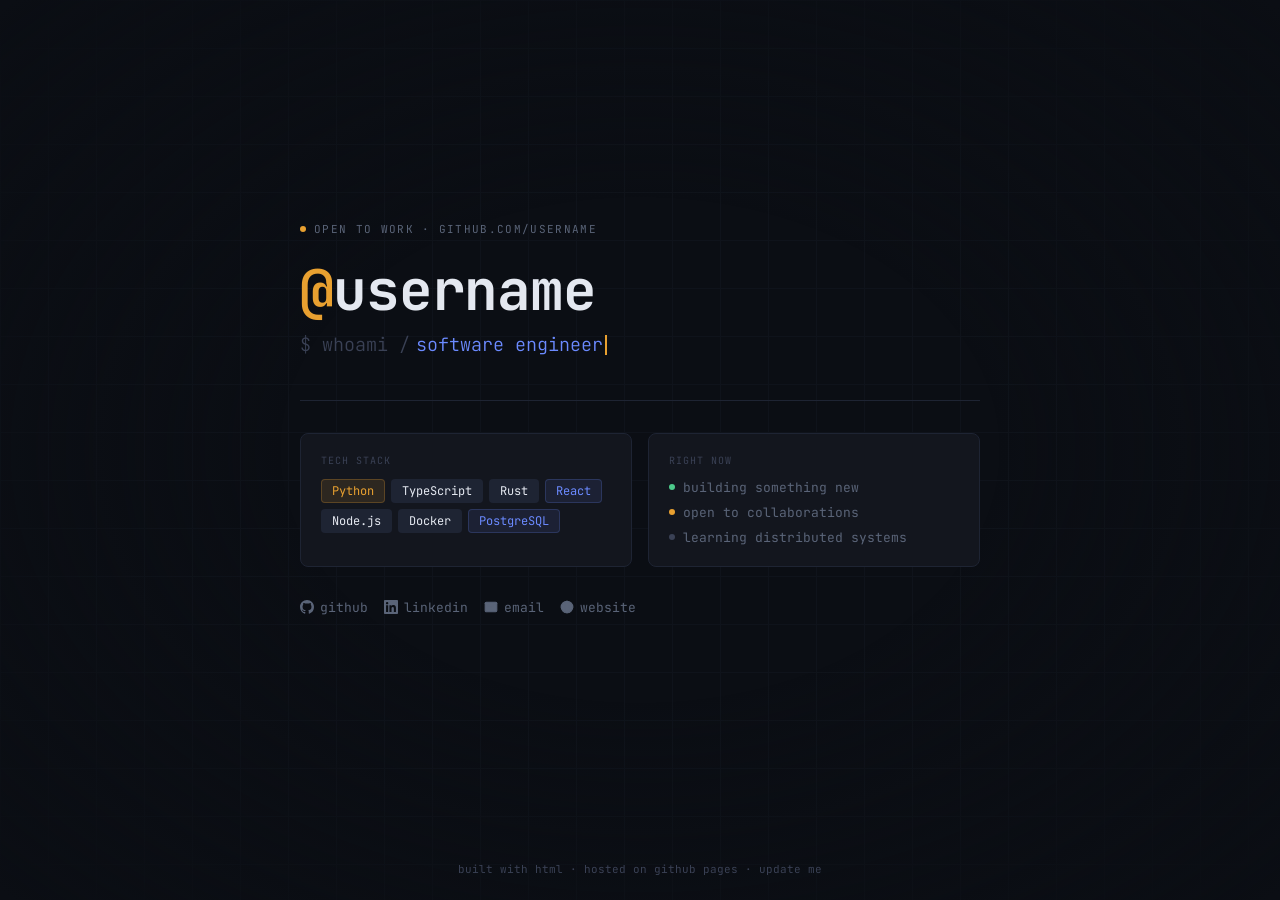
==== index.html @ b05307dd "Add files via upload" ====
<!DOCTYPE html>
<html lang="en">
<head>
  <meta charset="UTF-8">
  <meta name="viewport" content="width=device-width, initial-scale=1.0">
  <title>@username — placeholder</title>
  <link href="https://fonts.googleapis.com/css2?family=JetBrains+Mono:wght@300;400;500;700&family=Inter:wght@300;400;500;600&display=swap" rel="stylesheet">
  <style>
    *, *::before, *::after { box-sizing: border-box; margin: 0; padding: 0; }

    :root {
      --bg: #0B0E14;
      --surface: #13161E;
      --border: #1E2433;
      --text-primary: #E4E8F0;
      --text-muted: #5A6478;
      --text-dim: #3A4155;
      --accent: #E8A030;
      --accent-dim: rgba(232, 160, 48, 0.12);
      --accent-glow: rgba(232, 160, 48, 0.06);
      --indigo: #6B8AFF;
      --indigo-dim: rgba(107, 138, 255, 0.1);
      --mono: 'JetBrains Mono', monospace;
      --sans: 'Inter', sans-serif;
    }

    html, body {
      height: 100%;
      background: var(--bg);
      color: var(--text-primary);
      font-family: var(--sans);
    }

    body {
      display: flex;
      flex-direction: column;
      min-height: 100vh;
    }

    .grid-bg {
      position: fixed;
      inset: 0;
      background-image:
        linear-gradient(var(--border) 1px, transparent 1px),
        linear-gradient(90deg, var(--border) 1px, transparent 1px);
      background-size: 48px 48px;
      opacity: 0.25;
      pointer-events: none;
      z-index: 0;
    }

    .vignette {
      position: fixed;
      inset: 0;
      background: radial-gradient(ellipse 70% 70% at 50% 50%, transparent 40%, var(--bg) 100%);
      pointer-events: none;
      z-index: 0;
    }

    main {
      position: relative;
      z-index: 1;
      flex: 1;
      display: flex;
      flex-direction: column;
      align-items: center;
      justify-content: center;
      padding: 2rem;
    }

    .container {
      width: 100%;
      max-width: 680px;
    }

    .label {
      font-family: var(--mono);
      font-size: 11px;
      font-weight: 400;
      letter-spacing: 0.12em;
      color: var(--text-muted);
      text-transform: uppercase;
      margin-bottom: 1.5rem;
      display: flex;
      align-items: center;
      gap: 8px;
    }

    .label::before {
      content: '';
      display: inline-block;
      width: 6px;
      height: 6px;
      border-radius: 50%;
      background: var(--accent);
      animation: pulse 2s ease-in-out infinite;
    }

    @keyframes pulse {
      0%, 100% { opacity: 1; }
      50% { opacity: 0.3; }
    }

    h1 {
      font-family: var(--mono);
      font-size: clamp(2rem, 6vw, 3.5rem);
      font-weight: 700;
      line-height: 1.1;
      letter-spacing: -0.02em;
      color: var(--text-primary);
      margin-bottom: 0.5rem;
    }

    h1 span.at {
      color: var(--accent);
    }

    .typewriter-wrap {
      font-family: var(--mono);
      font-size: clamp(0.95rem, 2.5vw, 1.15rem);
      font-weight: 300;
      color: var(--text-muted);
      margin-bottom: 2.5rem;
      height: 1.6em;
      display: flex;
      align-items: center;
      gap: 0;
    }

    .typewriter-prefix {
      color: var(--text-dim);
      margin-right: 6px;
      flex-shrink: 0;
    }

    #typewriter-text {
      color: var(--indigo);
    }

    .cursor {
      display: inline-block;
      width: 2px;
      height: 1.1em;
      background: var(--accent);
      margin-left: 2px;
      animation: blink 1s step-end infinite;
      vertical-align: middle;
      flex-shrink: 0;
    }

    @keyframes blink {
      0%, 100% { opacity: 1; }
      50% { opacity: 0; }
    }

    .divider {
      width: 100%;
      height: 1px;
      background: var(--border);
      margin: 2rem 0;
    }

    .section-grid {
      display: grid;
      grid-template-columns: 1fr 1fr;
      gap: 1rem;
      margin-bottom: 2rem;
    }

    @media (max-width: 520px) {
      .section-grid { grid-template-columns: 1fr; }
    }

    .card {
      background: var(--surface);
      border: 1px solid var(--border);
      border-radius: 8px;
      padding: 1.25rem;
    }

    .card-label {
      font-family: var(--mono);
      font-size: 10px;
      letter-spacing: 0.1em;
      text-transform: uppercase;
      color: var(--text-dim);
      margin-bottom: 0.75rem;
    }

    .stack {
      display: flex;
      flex-wrap: wrap;
      gap: 6px;
    }

    .tag {
      font-family: var(--mono);
      font-size: 12px;
      font-weight: 400;
      padding: 3px 10px;
      border-radius: 4px;
      color: var(--text-primary);
      background: var(--border);
      border: 1px solid transparent;
      transition: border-color 0.2s, background 0.2s;
    }

    .tag:hover {
      border-color: var(--accent);
      background: var(--accent-dim);
    }

    .tag.accent {
      color: var(--accent);
      background: var(--accent-dim);
      border-color: rgba(232, 160, 48, 0.25);
    }

    .tag.indigo {
      color: var(--indigo);
      background: var(--indigo-dim);
      border-color: rgba(107, 138, 255, 0.2);
    }

    .status-row {
      display: flex;
      align-items: center;
      gap: 8px;
      font-size: 13px;
      color: var(--text-muted);
      font-family: var(--mono);
    }

    .status-row + .status-row {
      margin-top: 8px;
    }

    .status-dot {
      width: 6px;
      height: 6px;
      border-radius: 50%;
      background: var(--text-dim);
      flex-shrink: 0;
    }

    .status-dot.green { background: #4CC98A; }
    .status-dot.amber { background: var(--accent); }

    .links {
      display: flex;
      gap: 1rem;
      flex-wrap: wrap;
      align-items: center;
    }

    .link {
      font-family: var(--mono);
      font-size: 13px;
      color: var(--text-muted);
      text-decoration: none;
      display: flex;
      align-items: center;
      gap: 6px;
      transition: color 0.2s;
    }

    .link:hover { color: var(--accent); }

    .link svg {
      width: 14px;
      height: 14px;
      fill: currentColor;
      flex-shrink: 0;
    }

    footer {
      position: relative;
      z-index: 1;
      text-align: center;
      padding: 1.5rem;
      font-family: var(--mono);
      font-size: 11px;
      color: var(--text-dim);
    }
  </style>
</head>
<body>
  <div class="grid-bg"></div>
  <div class="vignette"></div>

  <main>
    <div class="container">
      <p class="label">open to work · github.com/username</p>

      <h1><span class="at">@</span>username</h1>

      <div class="typewriter-wrap">
        <span class="typewriter-prefix">$ whoami /</span>
        <span id="typewriter-text"></span>
        <span class="cursor"></span>
      </div>

      <div class="divider"></div>

      <div class="section-grid">
        <div class="card">
          <p class="card-label">tech stack</p>
          <div class="stack">
            <span class="tag accent">Python</span>
            <span class="tag">TypeScript</span>
            <span class="tag">Rust</span>
            <span class="tag indigo">React</span>
            <span class="tag">Node.js</span>
            <span class="tag">Docker</span>
            <span class="tag indigo">PostgreSQL</span>
          </div>
        </div>

        <div class="card">
          <p class="card-label">right now</p>
          <div class="status-row">
            <span class="status-dot green"></span>
            building something new
          </div>
          <div class="status-row">
            <span class="status-dot amber"></span>
            open to collaborations
          </div>
          <div class="status-row">
            <span class="status-dot"></span>
            learning distributed systems
          </div>
        </div>
      </div>

      <div class="links">
        <a href="https://github.com/username" class="link" target="_blank" rel="noopener">
          <svg viewBox="0 0 24 24" xmlns="http://www.w3.org/2000/svg"><path d="M12 0C5.37 0 0 5.37 0 12c0 5.31 3.435 9.795 8.205 11.385.6.105.825-.255.825-.57 0-.285-.015-1.23-.015-2.235-3.015.555-3.795-.735-4.035-1.41-.135-.345-.72-1.41-1.23-1.695-.42-.225-1.02-.78-.015-.795.945-.015 1.62.87 1.845 1.23 1.08 1.815 2.805 1.305 3.495.99.105-.78.42-1.305.765-1.605-2.67-.3-5.46-1.335-5.46-5.925 0-1.305.465-2.385 1.23-3.225-.12-.3-.54-1.53.12-3.18 0 0 1.005-.315 3.3 1.23.96-.27 1.98-.405 3-.405s2.04.135 3 .405c2.295-1.56 3.3-1.23 3.3-1.23.66 1.65.24 2.88.12 3.18.765.84 1.23 1.905 1.23 3.225 0 4.605-2.805 5.625-5.475 5.925.435.375.81 1.095.81 2.22 0 1.605-.015 2.895-.015 3.3 0 .315.225.69.825.57A12.02 12.02 0 0 0 24 12c0-6.63-5.37-12-12-12z"/></svg>
          github
        </a>
        <a href="https://linkedin.com/in/username" class="link" target="_blank" rel="noopener">
          <svg viewBox="0 0 24 24" xmlns="http://www.w3.org/2000/svg"><path d="M20.447 20.452h-3.554v-5.569c0-1.328-.027-3.037-1.852-3.037-1.853 0-2.136 1.445-2.136 2.939v5.667H9.351V9h3.414v1.561h.046c.477-.9 1.637-1.85 3.37-1.85 3.601 0 4.267 2.37 4.267 5.455v6.286zM5.337 7.433a2.062 2.062 0 0 1-2.063-2.065 2.064 2.064 0 1 1 2.063 2.065zm1.782 13.019H3.555V9h3.564v11.452zM22.225 0H1.771C.792 0 0 .774 0 1.729v20.542C0 23.227.792 24 1.771 24h20.451C23.2 24 24 23.227 24 22.271V1.729C24 .774 23.2 0 22.222 0h.003z"/></svg>
          linkedin
        </a>
        <a href="mailto:you@example.com" class="link">
          <svg viewBox="0 0 24 24" xmlns="http://www.w3.org/2000/svg" fill="none" stroke="currentColor" stroke-width="1.8" stroke-linecap="round" stroke-linejoin="round"><path d="M4 4h16c1.1 0 2 .9 2 2v12c0 1.1-.9 2-2 2H4c-1.1 0-2-.9-2-2V6c0-1.1.9-2 2-2z"/><polyline points="22,6 12,13 2,6"/></svg>
          email
        </a>
        <a href="https://yoursite.dev" class="link" target="_blank" rel="noopener">
          <svg viewBox="0 0 24 24" xmlns="http://www.w3.org/2000/svg" fill="none" stroke="currentColor" stroke-width="1.8" stroke-linecap="round" stroke-linejoin="round"><circle cx="12" cy="12" r="10"/><line x1="2" y1="12" x2="22" y2="12"/><path d="M12 2a15.3 15.3 0 0 1 4 10 15.3 15.3 0 0 1-4 10 15.3 15.3 0 0 1-4-10 15.3 15.3 0 0 1 4-10z"/></svg>
          website
        </a>
      </div>
    </div>
  </main>

  <footer>built with html · hosted on github pages · update me</footer>

  <script>
    const roles = [
      'software engineer',
      'backend developer',
      'open source contributor',
      'problem solver',
      'coffee-driven coder',
    ];

    let roleIndex = 0;
    let charIndex = 0;
    let deleting = false;
    const el = document.getElementById('typewriter-text');
    const speed = { type: 80, delete: 40, pause: 2000 };

    function tick() {
      const current = roles[roleIndex];
      if (!deleting) {
        el.textContent = current.slice(0, charIndex + 1);
        charIndex++;
        if (charIndex === current.length) {
          setTimeout(() => { deleting = true; tick(); }, speed.pause);
          return;
        }
        setTimeout(tick, speed.type);
      } else {
        el.textContent = current.slice(0, charIndex - 1);
        charIndex--;
        if (charIndex === 0) {
          deleting = false;
          roleIndex = (roleIndex + 1) % roles.length;
          setTimeout(tick, 300);
          return;
        }
        setTimeout(tick, speed.delete);
      }
    }

    tick();
  </script>
</body>
</html>
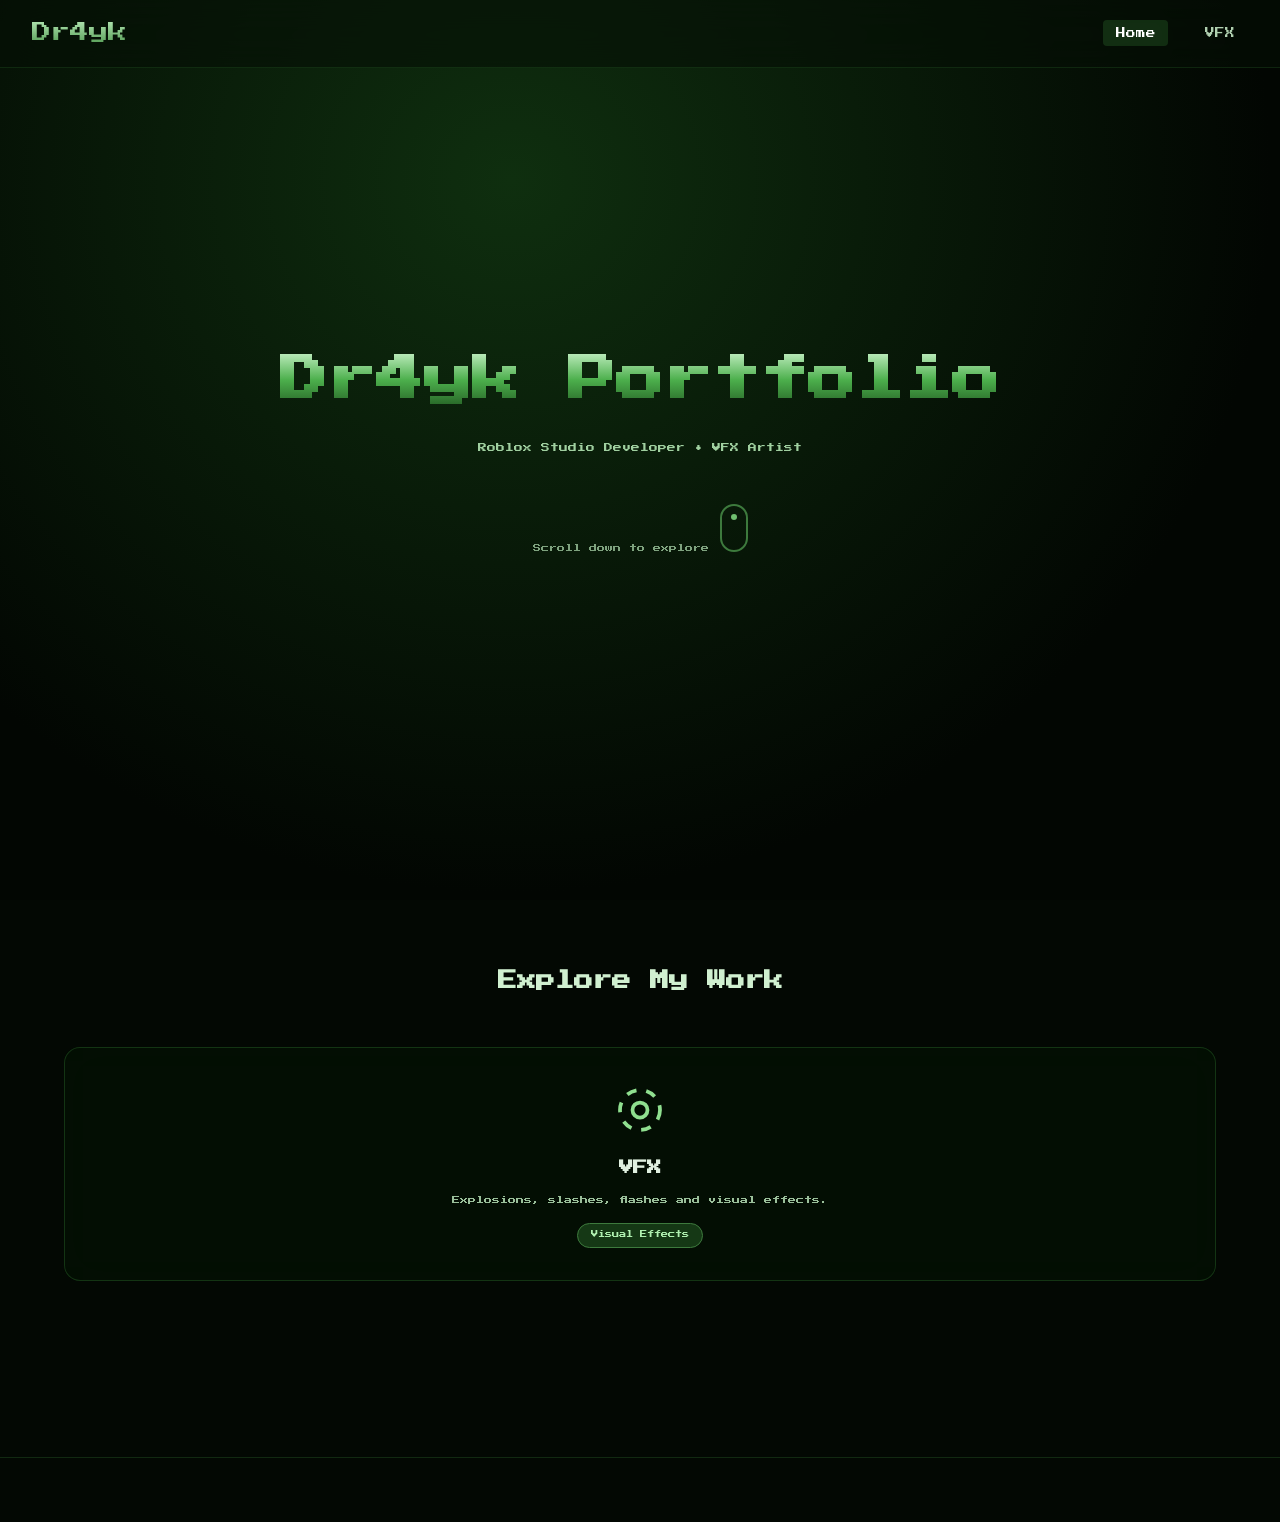
==== commit 44a80c68: "Update index.html" ====
--- a/index.html
+++ b/index.html
@@ -1,400 +1,684 @@
 <!DOCTYPE html>
 <html lang="en">
 <head>
-  <meta charset="UTF-8">
-  <meta name="viewport" content="width=device-width, initial-scale=1.0">
-  <title>@username — placeholder</title>
-  <link href="https://fonts.googleapis.com/css2?family=JetBrains+Mono:wght@300;400;500;700&family=Inter:wght@300;400;500;600&display=swap" rel="stylesheet">
-  <style>
-    *, *::before, *::after { box-sizing: border-box; margin: 0; padding: 0; }
-
-    :root {
-      --bg: #0B0E14;
-      --surface: #13161E;
-      --border: #1E2433;
-      --text-primary: #E4E8F0;
-      --text-muted: #5A6478;
-      --text-dim: #3A4155;
-      --accent: #E8A030;
-      --accent-dim: rgba(232, 160, 48, 0.12);
-      --accent-glow: rgba(232, 160, 48, 0.06);
-      --indigo: #6B8AFF;
-      --indigo-dim: rgba(107, 138, 255, 0.1);
-      --mono: 'JetBrains Mono', monospace;
-      --sans: 'Inter', sans-serif;
-    }
-
-    html, body {
-      height: 100%;
-      background: var(--bg);
-      color: var(--text-primary);
-      font-family: var(--sans);
-    }
-
-    body {
-      display: flex;
-      flex-direction: column;
-      min-height: 100vh;
-    }
-
-    .grid-bg {
-      position: fixed;
-      inset: 0;
-      background-image:
-        linear-gradient(var(--border) 1px, transparent 1px),
-        linear-gradient(90deg, var(--border) 1px, transparent 1px);
-      background-size: 48px 48px;
-      opacity: 0.25;
-      pointer-events: none;
-      z-index: 0;
-    }
-
-    .vignette {
-      position: fixed;
-      inset: 0;
-      background: radial-gradient(ellipse 70% 70% at 50% 50%, transparent 40%, var(--bg) 100%);
-      pointer-events: none;
-      z-index: 0;
-    }
-
-    main {
-      position: relative;
-      z-index: 1;
-      flex: 1;
-      display: flex;
-      flex-direction: column;
-      align-items: center;
-      justify-content: center;
-      padding: 2rem;
-    }
-
-    .container {
-      width: 100%;
-      max-width: 680px;
-    }
-
-    .label {
-      font-family: var(--mono);
-      font-size: 11px;
-      font-weight: 400;
-      letter-spacing: 0.12em;
-      color: var(--text-muted);
-      text-transform: uppercase;
-      margin-bottom: 1.5rem;
-      display: flex;
-      align-items: center;
-      gap: 8px;
-    }
-
-    .label::before {
-      content: '';
-      display: inline-block;
-      width: 6px;
-      height: 6px;
-      border-radius: 50%;
-      background: var(--accent);
-      animation: pulse 2s ease-in-out infinite;
-    }
-
-    @keyframes pulse {
-      0%, 100% { opacity: 1; }
-      50% { opacity: 0.3; }
-    }
-
-    h1 {
-      font-family: var(--mono);
-      font-size: clamp(2rem, 6vw, 3.5rem);
-      font-weight: 700;
-      line-height: 1.1;
-      letter-spacing: -0.02em;
-      color: var(--text-primary);
-      margin-bottom: 0.5rem;
-    }
-
-    h1 span.at {
-      color: var(--accent);
-    }
-
-    .typewriter-wrap {
-      font-family: var(--mono);
-      font-size: clamp(0.95rem, 2.5vw, 1.15rem);
-      font-weight: 300;
-      color: var(--text-muted);
-      margin-bottom: 2.5rem;
-      height: 1.6em;
-      display: flex;
-      align-items: center;
-      gap: 0;
-    }
-
-    .typewriter-prefix {
-      color: var(--text-dim);
-      margin-right: 6px;
-      flex-shrink: 0;
-    }
-
-    #typewriter-text {
-      color: var(--indigo);
-    }
-
-    .cursor {
-      display: inline-block;
-      width: 2px;
-      height: 1.1em;
-      background: var(--accent);
-      margin-left: 2px;
-      animation: blink 1s step-end infinite;
-      vertical-align: middle;
-      flex-shrink: 0;
-    }
-
-    @keyframes blink {
-      0%, 100% { opacity: 1; }
-      50% { opacity: 0; }
-    }
-
-    .divider {
-      width: 100%;
-      height: 1px;
-      background: var(--border);
-      margin: 2rem 0;
-    }
-
-    .section-grid {
-      display: grid;
-      grid-template-columns: 1fr 1fr;
-      gap: 1rem;
-      margin-bottom: 2rem;
-    }
-
-    @media (max-width: 520px) {
-      .section-grid { grid-template-columns: 1fr; }
-    }
-
-    .card {
-      background: var(--surface);
-      border: 1px solid var(--border);
-      border-radius: 8px;
-      padding: 1.25rem;
-    }
-
-    .card-label {
-      font-family: var(--mono);
-      font-size: 10px;
-      letter-spacing: 0.1em;
-      text-transform: uppercase;
-      color: var(--text-dim);
-      margin-bottom: 0.75rem;
-    }
-
-    .stack {
-      display: flex;
-      flex-wrap: wrap;
-      gap: 6px;
-    }
-
-    .tag {
-      font-family: var(--mono);
-      font-size: 12px;
-      font-weight: 400;
-      padding: 3px 10px;
-      border-radius: 4px;
-      color: var(--text-primary);
-      background: var(--border);
-      border: 1px solid transparent;
-      transition: border-color 0.2s, background 0.2s;
-    }
-
-    .tag:hover {
-      border-color: var(--accent);
-      background: var(--accent-dim);
-    }
-
-    .tag.accent {
-      color: var(--accent);
-      background: var(--accent-dim);
-      border-color: rgba(232, 160, 48, 0.25);
-    }
-
-    .tag.indigo {
-      color: var(--indigo);
-      background: var(--indigo-dim);
-      border-color: rgba(107, 138, 255, 0.2);
-    }
-
-    .status-row {
-      display: flex;
-      align-items: center;
-      gap: 8px;
-      font-size: 13px;
-      color: var(--text-muted);
-      font-family: var(--mono);
-    }
-
-    .status-row + .status-row {
-      margin-top: 8px;
-    }
-
-    .status-dot {
-      width: 6px;
-      height: 6px;
-      border-radius: 50%;
-      background: var(--text-dim);
-      flex-shrink: 0;
-    }
-
-    .status-dot.green { background: #4CC98A; }
-    .status-dot.amber { background: var(--accent); }
-
-    .links {
-      display: flex;
-      gap: 1rem;
-      flex-wrap: wrap;
-      align-items: center;
-    }
-
-    .link {
-      font-family: var(--mono);
-      font-size: 13px;
-      color: var(--text-muted);
-      text-decoration: none;
-      display: flex;
-      align-items: center;
-      gap: 6px;
-      transition: color 0.2s;
-    }
-
-    .link:hover { color: var(--accent); }
-
-    .link svg {
-      width: 14px;
-      height: 14px;
-      fill: currentColor;
-      flex-shrink: 0;
-    }
-
-    footer {
-      position: relative;
-      z-index: 1;
-      text-align: center;
-      padding: 1.5rem;
-      font-family: var(--mono);
-      font-size: 11px;
-      color: var(--text-dim);
-    }
-  </style>
+    <meta charset="UTF-8">
+    <meta name="viewport" content="width=device-width, initial-scale=1.0">
+    <title>Dr4yk Portfolio | Roblox Studio Developer</title>
+    <link href="https://fonts.googleapis.com/css2?family=Press+Start+2P&display=swap" rel="stylesheet">
+    <style>
+        :root {
+            --pixel-font: 'Press Start 2P', cursive;
+        }
+
+        * {
+            margin: 0;
+            padding: 0;
+            box-sizing: border-box;
+        }
+
+        html {
+            scroll-behavior: smooth;
+            scrollbar-width: thin;
+            scrollbar-color: #2d5a2d #0a120a;
+        }
+        ::-webkit-scrollbar {
+            width: 8px;
+        }
+        ::-webkit-scrollbar-track {
+            background: #0a120a;
+        }
+        ::-webkit-scrollbar-thumb {
+            background: #2d5a2d;
+            border-radius: 10px;
+        }
+
+        body {
+            font-family: var(--pixel-font);
+            background: #030803;
+            color: #e0f0e0;
+            overflow-x: hidden;
+            min-height: 100vh;
+            font-size: 11px;
+            line-height: 1.8;
+        }
+
+        #loadingScreen {
+            position: fixed;
+            inset: 0;
+            background: #020802;
+            z-index: 99999;
+            display: flex;
+            align-items: center;
+            justify-content: center;
+            transition: opacity 0.5s, visibility 0.5s;
+        }
+        #loadingScreen.hidden {
+            opacity: 0;
+            visibility: hidden;
+            pointer-events: none;
+        }
+        .loader-ring {
+            width: 60px;
+            height: 60px;
+            border: 3px solid #1a3a1a;
+            border-top: 3px solid #4caf4c;
+            border-radius: 50%;
+            animation: spin 1s linear infinite;
+            margin: 0 auto 18px;
+            box-shadow: 0 0 25px #2d7a2d;
+        }
+        @keyframes spin {
+            to { transform: rotate(360deg); }
+        }
+        .loader-text {
+            font-size: 1.8rem;
+            letter-spacing: 5px;
+            color: #b0f0b0;
+            text-shadow: 0 0 15px #2d7a2d;
+        }
+
+        .bg-gradient {
+            position: fixed;
+            inset: 0;
+            z-index: -2;
+            background: radial-gradient(ellipse at 40% 20%, #0f2f0f 0%, #020602 70%);
+        }
+
+        .stars-container {
+            position: fixed;
+            inset: 0;
+            z-index: -1;
+            pointer-events: none;
+            overflow: hidden;
+        }
+        .star {
+            position: absolute;
+            width: var(--size);
+            height: var(--size);
+            animation: starLife var(--lifetime) ease-in-out forwards;
+            opacity: 0;
+        }
+        .star::before, .star::after {
+            content: '';
+            position: absolute;
+            background: var(--color);
+            box-shadow: 0 0 var(--glow) var(--color);
+        }
+        .star::before {
+            width: 100%;
+            height: 1px;
+            top: 50%;
+            left: 0;
+            transform: translateY(-50%);
+        }
+        .star::after {
+            width: 1px;
+            height: 100%;
+            left: 50%;
+            top: 0;
+            transform: translateX(-50%);
+        }
+        @keyframes starLife {
+            0% { opacity: 0; transform: scale(0) rotate(0deg); }
+            20% { opacity: 0.9; transform: scale(1) rotate(45deg); }
+            80% { opacity: 0.3; transform: scale(0.7) rotate(180deg); }
+            100% { opacity: 0; transform: scale(0) rotate(360deg); }
+        }
+
+        .navbar {
+            position: fixed;
+            top: 0;
+            left: 0;
+            right: 0;
+            z-index: 1000;
+            padding: 1rem 2rem;
+            background: rgba(5, 15, 5, 0.6);
+            backdrop-filter: blur(20px);
+            border-bottom: 1px solid rgba(60, 140, 60, 0.2);
+        }
+        .nav-container {
+            max-width: 1300px;
+            margin: 0 auto;
+            display: flex;
+            justify-content: space-between;
+            align-items: center;
+        }
+        .nav-logo {
+            font-size: 1.2rem;
+            background: linear-gradient(180deg, #c0f0c0, #3d8b3d);
+            -webkit-background-clip: text;
+            -webkit-text-fill-color: transparent;
+            cursor: pointer;
+        }
+        .nav-links {
+            display: flex;
+            gap: 1.5rem;
+            list-style: none;
+        }
+        .nav-link {
+            color: #b0d0b0;
+            background: none;
+            border: none;
+            font-size: 0.6rem;
+            font-family: var(--pixel-font);
+            padding: 0.5rem 0.8rem;
+            cursor: pointer;
+            border-radius: 4px;
+            transition: 0.3s;
+        }
+        .nav-link:hover, .nav-link.active {
+            color: #fff;
+            background: rgba(76, 175, 76, 0.2);
+        }
+        .nav-toggle {
+            display: none;
+            background: none;
+            border: none;
+            cursor: pointer;
+            flex-direction: column;
+            gap: 5px;
+        }
+        .nav-toggle span {
+            width: 28px;
+            height: 3px;
+            background: #a0e0a0;
+            border-radius: 3px;
+            display: block;
+        }
+
+        @media (max-width: 768px) {
+            .nav-links {
+                position: fixed;
+                top: 0;
+                right: -100%;
+                width: 70%;
+                height: 100vh;
+                background: rgba(5, 15, 5, 0.97);
+                backdrop-filter: blur(30px);
+                flex-direction: column;
+                justify-content: center;
+                gap: 2rem;
+                transition: 0.4s;
+            }
+            .nav-links.open { right: 0; }
+            .nav-toggle { display: flex; }
+        }
+
+        .page {
+            display: none;
+            min-height: 100vh;
+        }
+        .page.active {
+            display: block;
+        }
+
+        .hero {
+            min-height: 100vh;
+            display: flex;
+            align-items: center;
+            justify-content: center;
+            text-align: center;
+            padding: 2rem;
+        }
+        .hero-title {
+            font-size: clamp(1.8rem, 6vw, 3rem);
+            background: linear-gradient(180deg, #e0ffe0, #4caf4c, #1a4a1a);
+            -webkit-background-clip: text;
+            -webkit-text-fill-color: transparent;
+            margin-bottom: 1.5rem;
+            animation: titleGlow 3s infinite alternate;
+            line-height: 1.5;
+        }
+        @keyframes titleGlow {
+            0% { filter: drop-shadow(0 0 20px rgba(60,180,60,0.4)); }
+            100% { filter: drop-shadow(0 0 40px rgba(80,200,80,0.7)); }
+        }
+        .hero-subtitle {
+            font-size: 0.55rem;
+            color: #a0d0a0;
+            margin-bottom: 2rem;
+        }
+        .scroll-text {
+            font-size: 0.5rem;
+            color: #7fa37f;
+        }
+        .scroll-indicator {
+            width: 28px;
+            height: 48px;
+            border: 2px solid #3d7a3d;
+            border-radius: 20px;
+            display: inline-flex;
+            justify-content: center;
+            position: relative;
+            margin-top: 1rem;
+        }
+        .scroll-dot {
+            width: 6px;
+            height: 6px;
+            background: #6fbf6f;
+            border-radius: 50%;
+            position: absolute;
+            top: 8px;
+            animation: scrollDot 2s infinite;
+        }
+        @keyframes scrollDot {
+            0%, 100% { top: 8px; opacity: 1; }
+            50% { top: 28px; opacity: 0.3; }
+        }
+
+        .container {
+            max-width: 1200px;
+            margin: 0 auto;
+            padding: 7rem 1.5rem 3rem;
+        }
+        .section-title {
+            font-size: 1.2rem;
+            text-align: center;
+            margin-bottom: 3rem;
+            color: #d0f0d0;
+        }
+        .cards-grid {
+            display: grid;
+            grid-template-columns: repeat(auto-fit, minmax(250px, 1fr));
+            gap: 2rem;
+            padding-bottom: 4rem;
+        }
+        .category-card {
+            background: rgba(5, 20, 5, 0.55);
+            backdrop-filter: blur(20px);
+            border: 1.5px solid rgba(60, 140, 60, 0.3);
+            border-radius: 16px;
+            padding: 2rem 1.5rem;
+            cursor: pointer;
+            transition: 0.35s;
+            text-align: center;
+        }
+        .category-card:hover {
+            transform: translateY(-10px);
+            border-color: #4caf4c;
+            box-shadow: 0 0 25px rgba(60, 180, 60, 0.4);
+        }
+        .card-icon {
+            width: 60px;
+            height: 60px;
+            margin: 0 auto 1rem;
+            color: #8fdf8f;
+        }
+        .category-card h3 {
+            font-size: 0.9rem;
+            margin-bottom: 0.7rem;
+        }
+        .category-card p {
+            color: #9bc09b;
+            font-size: 0.5rem;
+            margin-bottom: 1rem;
+        }
+        .card-tag {
+            display: inline-block;
+            background: rgba(40, 100, 40, 0.5);
+            border: 1px solid #3d7a3d;
+            padding: 0.3rem 0.8rem;
+            border-radius: 20px;
+            font-size: 0.45rem;
+            color: #b0f0b0;
+        }
+
+        .page-header {
+            text-align: center;
+            margin-bottom: 3rem;
+        }
+        .page-header h1 {
+            font-size: 1.8rem;
+            background: linear-gradient(180deg, #d0ffd0, #4caf4c);
+            -webkit-background-clip: text;
+            -webkit-text-fill-color: transparent;
+            margin-bottom: 1rem;
+        }
+        .page-header p {
+            color: #9bc09b;
+            font-size: 0.55rem;
+        }
+        .projects-grid {
+            display: grid;
+            grid-template-columns: repeat(auto-fit, minmax(350px, 1fr));
+            gap: 2rem;
+        }
+        .project-card {
+            background: rgba(10, 30, 10, 0.6);
+            backdrop-filter: blur(18px);
+            border: 1px solid rgba(50, 120, 50, 0.35);
+            border-radius: 16px;
+            overflow: hidden;
+            transition: 0.35s;
+        }
+        .project-card:hover {
+            transform: translateY(-8px);
+            border-color: #4caf4c;
+        }
+        .video-container {
+            position: relative;
+            padding-bottom: 56.25%;
+            height: 0;
+            background: #0a1a0a;
+        }
+        .video-container iframe {
+            position: absolute;
+            top: 0;
+            left: 0;
+            width: 100%;
+            height: 100%;
+            border: none;
+        }
+        .project-info {
+            padding: 1.5rem;
+        }
+        .project-info h3 {
+            font-size: 0.7rem;
+            color: #d0f0d0;
+            margin-bottom: 0.5rem;
+        }
+        .project-info p {
+            color: #9bc09b;
+            font-size: 0.5rem;
+            margin-bottom: 1rem;
+        }
+        .project-tags {
+            display: flex;
+            gap: 0.5rem;
+            flex-wrap: wrap;
+            margin-bottom: 1rem;
+        }
+        .project-tags span {
+            background: rgba(30, 70, 30, 0.6);
+            border: 1px solid #3d7a3d;
+            padding: 0.25rem 0.6rem;
+            border-radius: 15px;
+            font-size: 0.4rem;
+            color: #b0f0b0;
+        }
+        .btn-view {
+            background: linear-gradient(135deg, #1a4a1a, #0d2b0d);
+            border: 1.5px solid #4caf4c;
+            color: #d0ffd0;
+            padding: 0.6rem 1.5rem;
+            border-radius: 4px;
+            cursor: pointer;
+            font-family: var(--pixel-font);
+            font-size: 0.5rem;
+            transition: 0.3s;
+        }
+        .btn-view:hover {
+            background: #2d6a2d;
+            box-shadow: 0 0 25px rgba(76, 175, 76, 0.5);
+            transform: scale(1.05);
+            color: #fff;
+        }
+
+        .project-detail {
+            padding-top: 6rem;
+            min-height: 100vh;
+        }
+        .back-btn {
+            background: rgba(40, 100, 40, 0.5);
+            border: 1px solid #4caf4c;
+            color: #b0f0b0;
+            padding: 0.5rem 1.2rem;
+            border-radius: 4px;
+            cursor: pointer;
+            font-family: var(--pixel-font);
+            font-size: 0.5rem;
+            margin-bottom: 2rem;
+            transition: 0.3s;
+        }
+        .back-btn:hover {
+            background: #2d6a2d;
+            color: #fff;
+        }
+        .detail-layout {
+            display: grid;
+            grid-template-columns: 1fr 1fr;
+            gap: 2rem;
+            align-items: start;
+        }
+        .detail-video {
+            background: rgba(10, 30, 10, 0.6);
+            backdrop-filter: blur(18px);
+            border: 1px solid rgba(50, 120, 50, 0.35);
+            border-radius: 16px;
+            overflow: hidden;
+        }
+        .detail-info {
+            background: rgba(10, 30, 10, 0.6);
+            backdrop-filter: blur(18px);
+            border: 1px solid rgba(50, 120, 50, 0.35);
+            border-radius: 16px;
+            padding: 2rem;
+        }
+        .detail-info h1 {
+            font-size: 1.2rem;
+            color: #d0ffd0;
+            margin-bottom: 1rem;
+            background: linear-gradient(180deg, #d0ffd0, #4caf4c);
+            -webkit-background-clip: text;
+            -webkit-text-fill-color: transparent;
+        }
+        .detail-info .category-label {
+            color: #7fa37f;
+            font-size: 0.5rem;
+            margin-bottom: 1rem;
+        }
+        .detail-info .description {
+            color: #9bc09b;
+            font-size: 0.55rem;
+            line-height: 2;
+            margin-bottom: 1.5rem;
+        }
+        .detail-info .features {
+            list-style: none;
+            margin-bottom: 1.5rem;
+        }
+        .detail-info .features li {
+            color: #8fbf8f;
+            font-size: 0.5rem;
+            padding: 0.3rem 0;
+            padding-left: 1rem;
+            position: relative;
+        }
+        .detail-info .features li::before {
+            content: '>';
+            position: absolute;
+            left: 0;
+            color: #4caf4c;
+        }
+        .detail-tags {
+            display: flex;
+            gap: 0.5rem;
+            flex-wrap: wrap;
+        }
+        .detail-tags span {
+            background: rgba(30, 70, 30, 0.6);
+            border: 1px solid #3d7a3d;
+            padding: 0.3rem 0.8rem;
+            border-radius: 15px;
+            font-size: 0.4rem;
+            color: #b0f0b0;
+        }
+
+        @media (max-width: 768px) {
+            .detail-layout {
+                grid-template-columns: 1fr;
+            }
+        }
+
+        .footer {
+            padding: 2rem 0;
+            border-top: 1px solid rgba(50, 120, 50, 0.3);
+            text-align: center;
+        }
+    </style>
 </head>
 <body>
-  <div class="grid-bg"></div>
-  <div class="vignette"></div>
-
-  <main>
-    <div class="container">
-      <p class="label">open to work · github.com/username</p>
-
-      <h1><span class="at">@</span>username</h1>
-
-      <div class="typewriter-wrap">
-        <span class="typewriter-prefix">$ whoami /</span>
-        <span id="typewriter-text"></span>
-        <span class="cursor"></span>
-      </div>
-
-      <div class="divider"></div>
-
-      <div class="section-grid">
-        <div class="card">
-          <p class="card-label">tech stack</p>
-          <div class="stack">
-            <span class="tag accent">Python</span>
-            <span class="tag">TypeScript</span>
-            <span class="tag">Rust</span>
-            <span class="tag indigo">React</span>
-            <span class="tag">Node.js</span>
-            <span class="tag">Docker</span>
-            <span class="tag indigo">PostgreSQL</span>
-          </div>
+
+    <div id="loadingScreen">
+        <div style="text-align:center;">
+            <div class="loader-ring"></div>
+            <div class="loader-text">Dr4yk</div>
         </div>
-
-        <div class="card">
-          <p class="card-label">right now</p>
-          <div class="status-row">
-            <span class="status-dot green"></span>
-            building something new
-          </div>
-          <div class="status-row">
-            <span class="status-dot amber"></span>
-            open to collaborations
-          </div>
-          <div class="status-row">
-            <span class="status-dot"></span>
-            learning distributed systems
-          </div>
+    </div>
+
+    <div class="bg-gradient"></div>
+    <div class="stars-container" id="starsContainer"></div>
+
+    <nav class="navbar">
+        <div class="nav-container">
+            <a class="nav-logo" onclick="navigateTo('home')">Dr4yk</a>
+            <ul class="nav-links" id="navLinks">
+                <li><button class="nav-link active" onclick="navigateTo('home')">Home</button></li>
+                <li><button class="nav-link" onclick="navigateTo('vfx')">VFX</button></li>
+            </ul>
+            <button class="nav-toggle" onclick="toggleMenu()">
+                <span></span><span></span><span></span>
+            </button>
         </div>
-      </div>
-
-      <div class="links">
-        <a href="https://github.com/username" class="link" target="_blank" rel="noopener">
-          <svg viewBox="0 0 24 24" xmlns="http://www.w3.org/2000/svg"><path d="M12 0C5.37 0 0 5.37 0 12c0 5.31 3.435 9.795 8.205 11.385.6.105.825-.255.825-.57 0-.285-.015-1.23-.015-2.235-3.015.555-3.795-.735-4.035-1.41-.135-.345-.72-1.41-1.23-1.695-.42-.225-1.02-.78-.015-.795.945-.015 1.62.87 1.845 1.23 1.08 1.815 2.805 1.305 3.495.99.105-.78.42-1.305.765-1.605-2.67-.3-5.46-1.335-5.46-5.925 0-1.305.465-2.385 1.23-3.225-.12-.3-.54-1.53.12-3.18 0 0 1.005-.315 3.3 1.23.96-.27 1.98-.405 3-.405s2.04.135 3 .405c2.295-1.56 3.3-1.23 3.3-1.23.66 1.65.24 2.88.12 3.18.765.84 1.23 1.905 1.23 3.225 0 4.605-2.805 5.625-5.475 5.925.435.375.81 1.095.81 2.22 0 1.605-.015 2.895-.015 3.3 0 .315.225.69.825.57A12.02 12.02 0 0 0 24 12c0-6.63-5.37-12-12-12z"/></svg>
-          github
-        </a>
-        <a href="https://linkedin.com/in/username" class="link" target="_blank" rel="noopener">
-          <svg viewBox="0 0 24 24" xmlns="http://www.w3.org/2000/svg"><path d="M20.447 20.452h-3.554v-5.569c0-1.328-.027-3.037-1.852-3.037-1.853 0-2.136 1.445-2.136 2.939v5.667H9.351V9h3.414v1.561h.046c.477-.9 1.637-1.85 3.37-1.85 3.601 0 4.267 2.37 4.267 5.455v6.286zM5.337 7.433a2.062 2.062 0 0 1-2.063-2.065 2.064 2.064 0 1 1 2.063 2.065zm1.782 13.019H3.555V9h3.564v11.452zM22.225 0H1.771C.792 0 0 .774 0 1.729v20.542C0 23.227.792 24 1.771 24h20.451C23.2 24 24 23.227 24 22.271V1.729C24 .774 23.2 0 22.222 0h.003z"/></svg>
-          linkedin
-        </a>
-        <a href="mailto:you@example.com" class="link">
-          <svg viewBox="0 0 24 24" xmlns="http://www.w3.org/2000/svg" fill="none" stroke="currentColor" stroke-width="1.8" stroke-linecap="round" stroke-linejoin="round"><path d="M4 4h16c1.1 0 2 .9 2 2v12c0 1.1-.9 2-2 2H4c-1.1 0-2-.9-2-2V6c0-1.1.9-2 2-2z"/><polyline points="22,6 12,13 2,6"/></svg>
-          email
-        </a>
-        <a href="https://yoursite.dev" class="link" target="_blank" rel="noopener">
-          <svg viewBox="0 0 24 24" xmlns="http://www.w3.org/2000/svg" fill="none" stroke="currentColor" stroke-width="1.8" stroke-linecap="round" stroke-linejoin="round"><circle cx="12" cy="12" r="10"/><line x1="2" y1="12" x2="22" y2="12"/><path d="M12 2a15.3 15.3 0 0 1 4 10 15.3 15.3 0 0 1-4 10 15.3 15.3 0 0 1-4-10 15.3 15.3 0 0 1 4-10z"/></svg>
-          website
-        </a>
-      </div>
+    </nav>
+
+    <div id="home" class="page active">
+        <section class="hero">
+            <div>
+                <h1 class="hero-title">Dr4yk Portfolio</h1>
+                <p class="hero-subtitle">Roblox Studio Developer • VFX Artist</p>
+                <span class="scroll-text">Scroll down to explore</span>
+                <div class="scroll-indicator"><div class="scroll-dot"></div></div>
+            </div>
+        </section>
+        <section style="padding: 4rem 1.5rem;">
+            <div class="container" style="padding-top:0;">
+                <h2 class="section-title">Explore My Work</h2>
+                <div class="cards-grid">
+                    <div class="category-card" onclick="navigateTo('vfx')">
+                        <div class="card-icon"><svg viewBox="0 0 24 24" fill="none" stroke="currentColor" stroke-width="1.5" width="60" height="60"><circle cx="12" cy="12" r="3"/><circle cx="12" cy="12" r="8" stroke-dasharray="4 4"/></svg></div>
+                        <h3>VFX</h3><p>Explosions, slashes, flashes and visual effects.</p><span class="card-tag">Visual Effects</span>
+                    </div>
+                </div>
+            </div>
+        </section>
     </div>
-  </main>
-
-  <footer>built with html · hosted on github pages · update me</footer>
-
-  <script>
-    const roles = [
-      'software engineer',
-      'backend developer',
-      'open source contributor',
-      'problem solver',
-      'coffee-driven coder',
-    ];
-
-    let roleIndex = 0;
-    let charIndex = 0;
-    let deleting = false;
-    const el = document.getElementById('typewriter-text');
-    const speed = { type: 80, delete: 40, pause: 2000 };
-
-    function tick() {
-      const current = roles[roleIndex];
-      if (!deleting) {
-        el.textContent = current.slice(0, charIndex + 1);
-        charIndex++;
-        if (charIndex === current.length) {
-          setTimeout(() => { deleting = true; tick(); }, speed.pause);
-          return;
-        }
-        setTimeout(tick, speed.type);
-      } else {
-        el.textContent = current.slice(0, charIndex - 1);
-        charIndex--;
-        if (charIndex === 0) {
-          deleting = false;
-          roleIndex = (roleIndex + 1) % roles.length;
-          setTimeout(tick, 300);
-          return;
-        }
-        setTimeout(tick, speed.delete);
-      }
-    }
-
-    tick();
-  </script>
+
+    <div id="vfx" class="page">
+        <div class="container">
+            <div class="page-header"><h1>VFX</h1><p>Explosions, slashes, flashes and visual effects crafted with Roblox Studio.</p></div>
+            <div class="projects-grid">
+                
+                <!-- 1. LIGHT EXPLOSION -->
+                <div class="project-card">
+                    <div class="video-container"><iframe src="https://www.youtube.com/embed/qYroc-tyiYY" allowfullscreen></iframe></div>
+                    <div class="project-info"><h3>Light Explosion</h3><p>Bright light explosion with radiant energy burst.</p><div class="project-tags"><span>Lua</span><span>Roblox Studio</span><span>VFX</span></div><button class="btn-view" onclick="navigateTo('proj1')">View Project</button></div>
+                </div>
+
+                <!-- 2. BLUE EXPLOSION -->
+                <div class="project-card">
+                    <div class="video-container"><iframe src="https://www.youtube.com/embed/dAtfd93IjyQ" allowfullscreen></iframe></div>
+                    <div class="project-info"><h3>Blue Explosion</h3><p>Intense blue energy explosion with shockwave rings.</p><div class="project-tags"><span>Lua</span><span>Roblox Studio</span><span>VFX</span></div><button class="btn-view" onclick="navigateTo('proj2')">View Project</button></div>
+                </div>
+
+                <!-- 3. PIXEL SLASH -->
+                <div class="project-card">
+                    <div class="video-container"><iframe src="https://www.youtube.com/embed/w3HQ52XY2tQ" allowfullscreen></iframe></div>
+                    <div class="project-info"><h3>Pixel Slash</h3><p>Blue slash with pixelated texture effect.</p><div class="project-tags"><span>Lua</span><span>Roblox Studio</span><span>VFX</span></div><button class="btn-view" onclick="navigateTo('proj3')">View Project</button></div>
+                </div>
+
+                <!-- 4. BLUE SLASH -->
+                <div class="project-card">
+                    <div class="video-container"><iframe src="https://www.youtube.com/embed/olfdtwetT9I" allowfullscreen></iframe></div>
+                    <div class="project-info"><h3>Blue Slash</h3><p>Clean blue energy slash with trailing particles.</p><div class="project-tags"><span>Lua</span><span>Roblox Studio</span><span>VFX</span></div><button class="btn-view" onclick="navigateTo('proj4')">View Project</button></div>
+                </div>
+
+                <!-- 5. BIG EXPLOSION -->
+                <div class="project-card">
+                    <div class="video-container"><iframe src="https://www.youtube.com/embed/jAhoBx99FN0" allowfullscreen></iframe></div>
+                    <div class="project-info"><h3>Big Explosion</h3><p>Massive explosion with screen shake and debris.</p><div class="project-tags"><span>Lua</span><span>Roblox Studio</span><span>VFX</span></div><button class="btn-view" onclick="navigateTo('proj5')">View Project</button></div>
+                </div>
+
+                <!-- 6. SMOOTH EXPLOSION -->
+                <div class="project-card">
+                    <div class="video-container"><iframe src="https://www.youtube.com/embed/Q01qfoqsKlA" allowfullscreen></iframe></div>
+                    <div class="project-info"><h3>Smooth Explosion</h3><p>Fluid explosion with smooth particle transitions.</p><div class="project-tags"><span>Lua</span><span>Roblox Studio</span><span>VFX</span></div><button class="btn-view" onclick="navigateTo('proj6')">View Project</button></div>
+                </div>
+
+                <!-- 7. BLACK FLASH -->
+                <div class="project-card">
+                    <div class="video-container"><iframe src="https://www.youtube.com/embed/sBBuv8_83yI" allowfullscreen></iframe></div>
+                    <div class="project-info"><h3>Black Flash (Kokusen)</h3><p>JJK-style Black Flash with dark energy burst.</p><div class="project-tags"><span>Lua</span><span>Roblox Studio</span><span>VFX</span></div><button class="btn-view" onclick="navigateTo('proj7')">View Project</button></div>
+                </div>
+
+            </div>
+        </div>
+    </div>
+
+    <!-- PROJECT DETAIL PAGES -->
+    <div id="proj1" class="page"><div class="container project-detail"><button class="back-btn" onclick="navigateTo('vfx')">< BACK</button><div class="detail-layout"><div class="detail-video"><div class="video-container"><iframe src="https://www.youtube.com/embed/qYroc-tyiYY" allowfullscreen></iframe></div></div><div class="detail-info"><h1>Light Explosion</h1><p class="category-label">VFX</p><p class="description">Bright light explosion with radiant energy that illuminates the entire area.</p><ul class="features"><li>Radiant light burst</li><li>Dynamic lighting</li><li>Energy particles</li></ul><div class="detail-tags"><span>Lua</span><span>Roblox Studio</span><span>VFX</span></div></div></div></div></div>
+    <div id="proj2" class="page"><div class="container project-detail"><button class="back-btn" onclick="navigateTo('vfx')">< BACK</button><div class="detail-layout"><div class="detail-video"><div class="video-container"><iframe src="https://www.youtube.com/embed/dAtfd93IjyQ" allowfullscreen></iframe></div></div><div class="detail-info"><h1>Blue Explosion</h1><p class="category-label">VFX</p><p class="description">Intense blue energy explosion with expanding shockwave rings.</p><ul class="features"><li>Blue energy core</li><li>Shockwave rings</li><li>Particle burst</li></ul><div class="detail-tags"><span>Lua</span><span>Roblox Studio</span><span>VFX</span></div></div></div></div></div>
+    <div id="proj3" class="page"><div class="container project-detail"><button class="back-btn" onclick="navigateTo('vfx')">< BACK</button><div class="detail-layout"><div class="detail-video"><div class="video-container"><iframe src="https://www.youtube.com/embed/w3HQ52XY2tQ" allowfullscreen></iframe></div></div><div class="detail-info"><h1>Pixel Slash</h1><p class="category-label">VFX</p><p class="description">Blue slash with pixelated texture for a retro game feel.</p><ul class="features"><li>Pixelated texture</li><li>Blue energy trail</li><li>Retro style</li></ul><div class="detail-tags"><span>Lua</span><span>Roblox Studio</span><span>VFX</span></div></div></div></div></div>
+    <div id="proj4" class="page"><div class="container project-detail"><button class="back-btn" onclick="navigateTo('vfx')">< BACK</button><div class="detail-layout"><div class="detail-video"><div class="video-container"><iframe src="https://www.youtube.com/embed/olfdtwetT9I" allowfullscreen></iframe></div></div><div class="detail-info"><h1>Blue Slash</h1><p class="category-label">VFX</p><p class="description">Clean blue energy slash with trailing particles.</p><ul class="features"><li>Blue energy arc</li><li>Particle trail</li><li>Smooth animation</li></ul><div class="detail-tags"><span>Lua</span><span>Roblox Studio</span><span>VFX</span></div></div></div></div></div>
+    <div id="proj5" class="page"><div class="container project-detail"><button class="back-btn" onclick="navigateTo('vfx')">< BACK</button><div class="detail-layout"><div class="detail-video"><div class="video-container"><iframe src="https://www.youtube.com/embed/jAhoBx99FN0" allowfullscreen></iframe></div></div><div class="detail-info"><h1>Big Explosion</h1><p class="category-label">VFX</p><p class="description">Massive explosion with debris, smoke, and screen shake.</p><ul class="features"><li>Large blast radius</li><li>Debris particles</li><li>Screen shake</li></ul><div class="detail-tags"><span>Lua</span><span>Roblox Studio</span><span>VFX</span></div></div></div></div></div>
+    <div id="proj6" class="page"><div class="container project-detail"><button class="back-btn" onclick="navigateTo('vfx')">< BACK</button><div class="detail-layout"><div class="detail-video"><div class="video-container"><iframe src="https://www.youtube.com/embed/Q01qfoqsKlA" allowfullscreen></iframe></div></div><div class="detail-info"><h1>Smooth Explosion</h1><p class="category-label">VFX</p><p class="description">Fluid explosion with smooth particle transitions and fire.</p><ul class="features"><li>Smooth particles</li><li>Fire effects</li><li>Seamless loop</li></ul><div class="detail-tags"><span>Lua</span><span>Roblox Studio</span><span>VFX</span></div></div></div></div></div>
+    <div id="proj7" class="page"><div class="container project-detail"><button class="back-btn" onclick="navigateTo('vfx')">< BACK</button><div class="detail-layout"><div class="detail-video"><div class="video-container"><iframe src="https://www.youtube.com/embed/sBBuv8_83yI" allowfullscreen></iframe></div></div><div class="detail-info"><h1>Black Flash (Kokusen)</h1><p class="category-label">VFX</p><p class="description">JJK-inspired Black Flash with dark energy distortion.</p><ul class="features"><li>Dark energy burst</li><li>Space distortion</li><li>Impact flash</li></ul><div class="detail-tags"><span>Lua</span><span>Roblox Studio</span><span>VFX</span></div></div></div></div></div>
+
+    <footer class="footer"></footer>
+
+    <script>
+        const starsContainer = document.getElementById('starsContainer');
+        const MAX_STARS = 80;
+        let currentStars = [];
+
+        function createStar() {
+            if (currentStars.length >= MAX_STARS) return;
+            const star = document.createElement('div');
+            star.classList.add('star');
+            star.style.left = Math.random() * 100 + '%';
+            star.style.top = Math.random() * 100 + '%';
+            const size = Math.random() * 5 + 2;
+            star.style.setProperty('--size', size + 'px');
+            const lifetime = Math.random() * 3 + 2;
+            star.style.setProperty('--lifetime', lifetime + 's');
+            const glow = Math.random() * 4 + 1;
+            star.style.setProperty('--glow', glow + 'px');
+            const colors = ['#fff', '#e0ffe0', '#b0f0b0', '#8fdf8f', '#c0ffc0', '#a0e0a0'];
+            star.style.setProperty('--color', colors[Math.floor(Math.random() * colors.length)]);
+            starsContainer.appendChild(star);
+            currentStars.push(star);
+            setTimeout(() => {
+                if (star.parentNode) { star.remove(); currentStars = currentStars.filter(s => s !== star); }
+                createStar();
+            }, lifetime * 1000);
+        }
+
+        for (let i = 0; i < MAX_STARS; i++) setTimeout(() => createStar(), i * 120);
+
+        setTimeout(() => document.getElementById('loadingScreen').classList.add('hidden'), 1500);
+
+        function navigateTo(pageName) {
+            document.querySelectorAll('.page').forEach(p => p.classList.remove('active'));
+            var target = document.getElementById(pageName);
+            if (target) target.classList.add('active');
+            window.history.pushState(null, null, pageName === 'home' ? '/' : '#' + pageName);
+            document.querySelectorAll('.nav-link').forEach(link => {
+                link.classList.remove('active');
+                if (link.textContent.toLowerCase() === pageName.toLowerCase() || (pageName === 'home' && link.textContent.toLowerCase() === 'home')) link.classList.add('active');
+            });
+            window.scrollTo({ top: 0, behavior: 'smooth' });
+            document.getElementById('navLinks').classList.remove('open');
+        }
+
+        function toggleMenu() { document.getElementById('navLinks').classList.toggle('open'); }
+
+        window.addEventListener('popstate', function() {
+            var hash = window.location.hash.replace('#', '');
+            navigateTo(hash || 'home');
+        });
+
+        var hash = window.location.hash.replace('#', '');
+        if (hash && document.getElementById(hash)) navigateTo(hash);
+    </script>
 </body>
 </html>
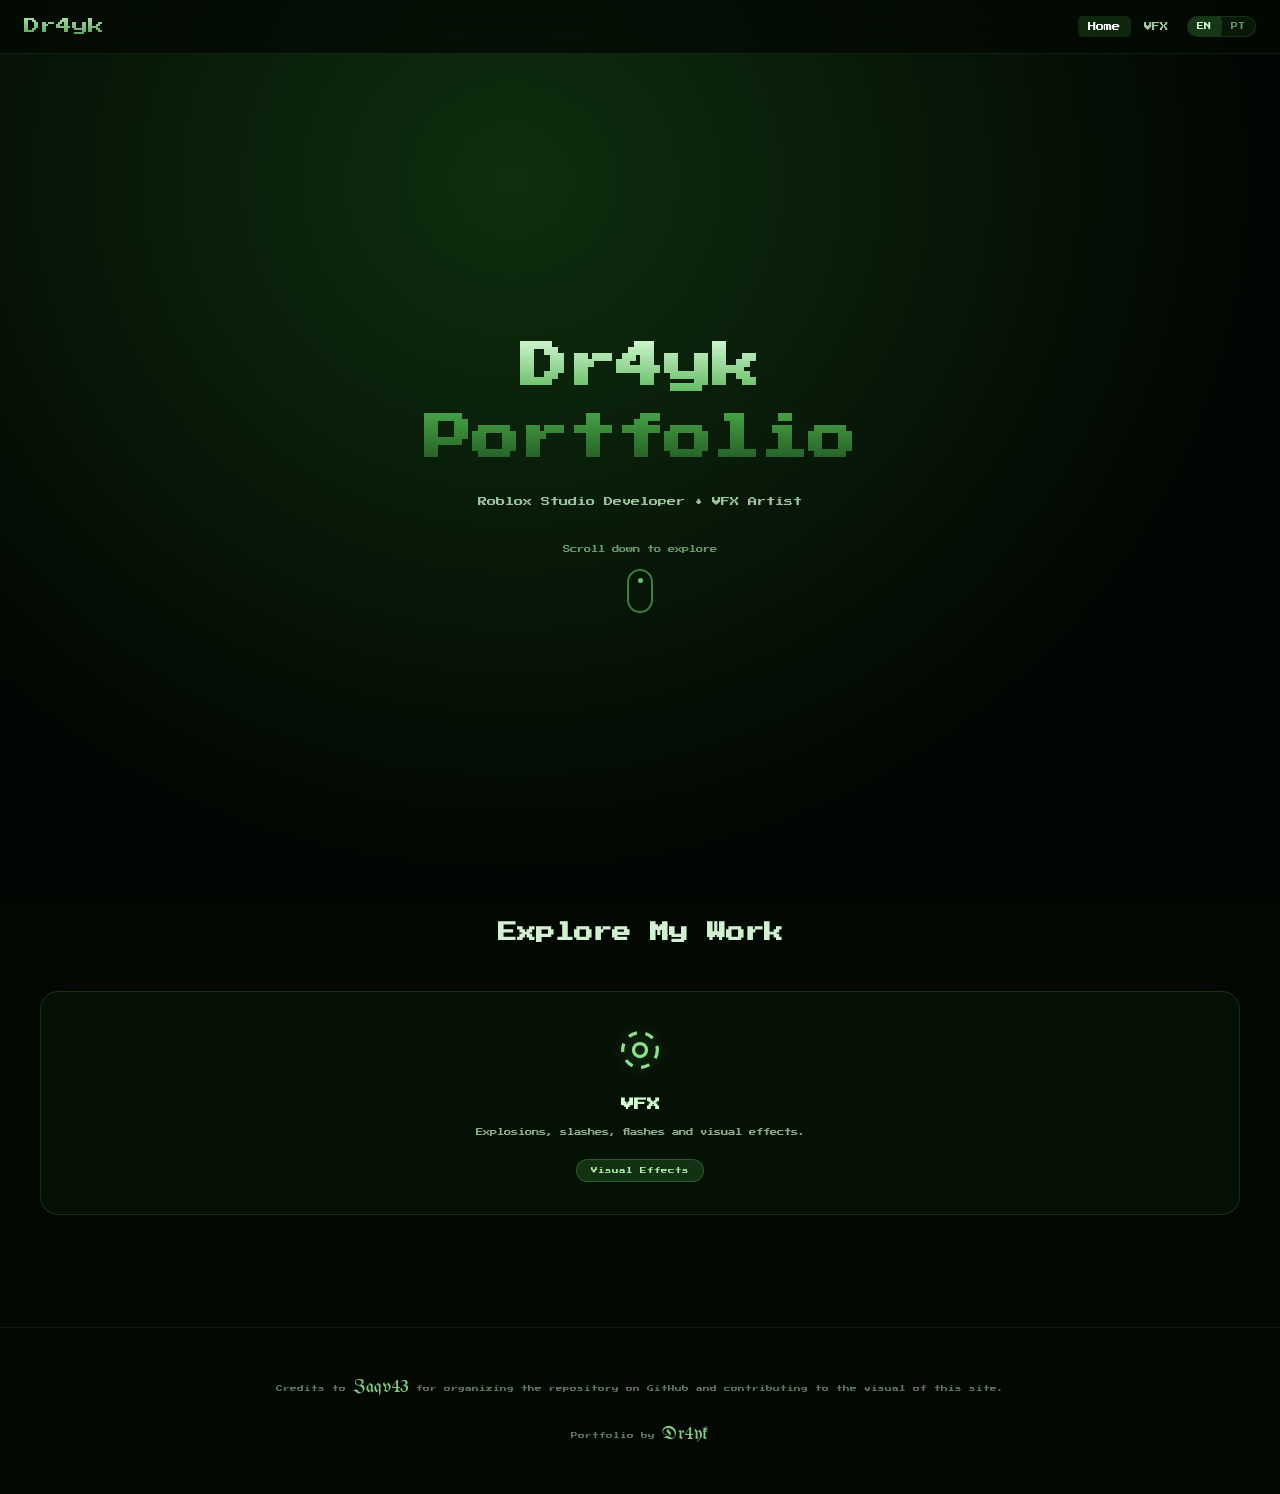
==== commit 2650f6b8: "Update index.html" ====
--- a/index.html
+++ b/index.html
@@ -4,33 +4,43 @@
     <meta charset="UTF-8">
     <meta name="viewport" content="width=device-width, initial-scale=1.0">
     <title>Dr4yk Portfolio | Roblox Studio Developer</title>
-    <link href="https://fonts.googleapis.com/css2?family=Press+Start+2P&display=swap" rel="stylesheet">
+
+    <!--
+        FAVICON INSTRUCTIONS:
+        1. Place your image file (e.g. favicon.png) in the SAME folder as this index.html
+        2. Make sure the href below matches your filename exactly
+        3. Save and refresh — the browser picks it up automatically.
+        Supported formats: .png  .jpg  .ico  .svg  .webp
+    -->
+    <link rel="icon" type="image/png" href="favicon.png">
+
+    <link href="https://fonts.googleapis.com/css2?family=Press+Start+2P&family=UnifrakturMaguntia&display=swap" rel="stylesheet">
+
     <style>
         :root {
             --pixel-font: 'Press Start 2P', cursive;
-        }
-
-        * {
-            margin: 0;
-            padding: 0;
-            box-sizing: border-box;
-        }
+            --gothic-font: 'UnifrakturMaguntia', cursive;
+            --green-bright: #4caf4c;
+            --green-dim: #1a4a1a;
+            --green-glow: rgba(76,175,76,0.35);
+            --surface: rgba(8,24,8,0.65);
+            --border: rgba(60,140,60,0.25);
+        }
+
+        *, *::before, *::after { margin:0; padding:0; box-sizing:border-box; }
 
         html {
             scroll-behavior: smooth;
             scrollbar-width: thin;
-            scrollbar-color: #2d5a2d #0a120a;
-        }
-        ::-webkit-scrollbar {
-            width: 8px;
-        }
-        ::-webkit-scrollbar-track {
-            background: #0a120a;
-        }
+            scrollbar-color: var(--green-bright) transparent;
+        }
+        ::-webkit-scrollbar { width: 5px; }
+        ::-webkit-scrollbar-track { background: transparent; }
         ::-webkit-scrollbar-thumb {
-            background: #2d5a2d;
-            border-radius: 10px;
-        }
+            background: linear-gradient(180deg, #5fcc5f, #1a4a1a);
+            border-radius: 99px;
+        }
+        ::-webkit-scrollbar-thumb:hover { background: linear-gradient(180deg, #7fe07f, #2d6a2d); }
 
         body {
             font-family: var(--pixel-font);
@@ -42,643 +52,579 @@
             line-height: 1.8;
         }
 
+        /* ── LOADING ── */
         #loadingScreen {
-            position: fixed;
-            inset: 0;
-            background: #020802;
-            z-index: 99999;
-            display: flex;
-            align-items: center;
-            justify-content: center;
-            transition: opacity 0.5s, visibility 0.5s;
-        }
-        #loadingScreen.hidden {
-            opacity: 0;
-            visibility: hidden;
-            pointer-events: none;
-        }
+            position: fixed; inset: 0; background: #000;
+            z-index: 99999; display: flex; align-items: center; justify-content: center;
+            transition: opacity 0.5s ease, visibility 0.5s ease;
+        }
+        #loadingScreen.hidden { opacity: 0; visibility: hidden; pointer-events: none; }
         .loader-ring {
-            width: 60px;
-            height: 60px;
-            border: 3px solid #1a3a1a;
-            border-top: 3px solid #4caf4c;
-            border-radius: 50%;
-            animation: spin 1s linear infinite;
-            margin: 0 auto 18px;
-            box-shadow: 0 0 25px #2d7a2d;
-        }
-        @keyframes spin {
-            to { transform: rotate(360deg); }
-        }
-        .loader-text {
-            font-size: 1.8rem;
-            letter-spacing: 5px;
-            color: #b0f0b0;
-            text-shadow: 0 0 15px #2d7a2d;
-        }
-
+            width: 60px; height: 60px;
+            border: 3px solid #1a3a1a; border-top: 3px solid var(--green-bright);
+            border-radius: 50%; animation: spin 1s linear infinite;
+            margin: 0 auto 18px; box-shadow: 0 0 25px #2d7a2d;
+        }
+        @keyframes spin { to { transform: rotate(360deg); } }
+        .loader-text { font-size: 1.8rem; letter-spacing: 5px; color: #b0f0b0; text-shadow: 0 0 15px #2d7a2d; }
+
+        /* ── TRANSITION OVERLAY (pure black, no green leak) ── */
+        #overlay {
+            position: fixed; inset: 0; background: #000;
+            z-index: 9000; pointer-events: none;
+            opacity: 0; transition: opacity 0.22s ease;
+        }
+        #overlay.blocking { pointer-events: all; }
+
+        /* ── BG ── */
         .bg-gradient {
-            position: fixed;
-            inset: 0;
-            z-index: -2;
+            position: fixed; inset: 0; z-index: -2;
             background: radial-gradient(ellipse at 40% 20%, #0f2f0f 0%, #020602 70%);
         }
-
-        .stars-container {
-            position: fixed;
-            inset: 0;
-            z-index: -1;
-            pointer-events: none;
-            overflow: hidden;
-        }
-        .star {
-            position: absolute;
-            width: var(--size);
-            height: var(--size);
-            animation: starLife var(--lifetime) ease-in-out forwards;
-            opacity: 0;
-        }
-        .star::before, .star::after {
-            content: '';
-            position: absolute;
-            background: var(--color);
-            box-shadow: 0 0 var(--glow) var(--color);
-        }
-        .star::before {
-            width: 100%;
-            height: 1px;
-            top: 50%;
-            left: 0;
-            transform: translateY(-50%);
-        }
-        .star::after {
-            width: 1px;
-            height: 100%;
-            left: 50%;
-            top: 0;
-            transform: translateX(-50%);
-        }
+        .stars-container { position: fixed; inset: 0; z-index: -1; pointer-events: none; overflow: hidden; }
+        .star { position: absolute; width: var(--size); height: var(--size); animation: starLife var(--lifetime) ease-in-out forwards; opacity: 0; }
+        .star::before, .star::after { content: ''; position: absolute; background: var(--color); box-shadow: 0 0 var(--glow) var(--color); }
+        .star::before { width: 100%; height: 1px; top: 50%; transform: translateY(-50%); }
+        .star::after  { width: 1px; height: 100%; left: 50%; transform: translateX(-50%); }
         @keyframes starLife {
-            0% { opacity: 0; transform: scale(0) rotate(0deg); }
-            20% { opacity: 0.9; transform: scale(1) rotate(45deg); }
-            80% { opacity: 0.3; transform: scale(0.7) rotate(180deg); }
+            0%   { opacity: 0; transform: scale(0) rotate(0deg); }
+            20%  { opacity: 0.9; transform: scale(1) rotate(45deg); }
+            80%  { opacity: 0.3; transform: scale(0.7) rotate(180deg); }
             100% { opacity: 0; transform: scale(0) rotate(360deg); }
         }
 
+        /* ── NAVBAR ── */
         .navbar {
-            position: fixed;
-            top: 0;
-            left: 0;
-            right: 0;
-            z-index: 1000;
-            padding: 1rem 2rem;
-            background: rgba(5, 15, 5, 0.6);
-            backdrop-filter: blur(20px);
-            border-bottom: 1px solid rgba(60, 140, 60, 0.2);
+            position: fixed; top: 0; left: 0; right: 0; z-index: 1000;
+            padding: 0.75rem 1.5rem;
+            background: rgba(3,8,3,0.75); backdrop-filter: blur(24px);
+            border-bottom: 1px solid rgba(60,140,60,0.18);
         }
         .nav-container {
-            max-width: 1300px;
-            margin: 0 auto;
-            display: flex;
-            justify-content: space-between;
-            align-items: center;
+            max-width: 1300px; margin: 0 auto;
+            display: flex; justify-content: space-between; align-items: center; gap: 1rem;
         }
         .nav-logo {
-            font-size: 1.2rem;
+            font-size: 1rem; cursor: pointer;
             background: linear-gradient(180deg, #c0f0c0, #3d8b3d);
-            -webkit-background-clip: text;
-            -webkit-text-fill-color: transparent;
-            cursor: pointer;
-        }
-        .nav-links {
-            display: flex;
-            gap: 1.5rem;
-            list-style: none;
-        }
+            -webkit-background-clip: text; -webkit-text-fill-color: transparent;
+            flex-shrink: 0; user-select: none;
+        }
+        .nav-right { display: flex; align-items: center; gap: 0.5rem; }
+        .nav-links { display: flex; gap: 0.2rem; list-style: none; align-items: center; }
         .nav-link {
-            color: #b0d0b0;
-            background: none;
-            border: none;
-            font-size: 0.6rem;
-            font-family: var(--pixel-font);
-            padding: 0.5rem 0.8rem;
-            cursor: pointer;
-            border-radius: 4px;
-            transition: 0.3s;
-        }
-        .nav-link:hover, .nav-link.active {
-            color: #fff;
-            background: rgba(76, 175, 76, 0.2);
-        }
+            color: #a0c8a0; background: none; border: none;
+            font-size: 0.52rem; font-family: var(--pixel-font);
+            padding: 0.4rem 0.65rem; cursor: pointer; border-radius: 5px;
+            transition: color 0.2s, background 0.2s;
+            -webkit-tap-highlight-color: transparent;
+        }
+        .nav-link:hover, .nav-link.active { color: #fff; background: rgba(76,175,76,0.18); }
+
+        /* Language toggle */
+        .lang-toggle {
+            display: flex; align-items: center;
+            background: rgba(10,28,10,0.8); border: 1px solid var(--border);
+            border-radius: 20px; overflow: hidden; flex-shrink: 0;
+        }
+        .lang-btn {
+            background: none; border: none; color: #6a926a;
+            font-family: var(--pixel-font); font-size: 0.44rem;
+            padding: 0.35rem 0.6rem; cursor: pointer; line-height: 1;
+            transition: color 0.2s, background 0.2s;
+            -webkit-tap-highlight-color: transparent;
+        }
+        .lang-btn.active { background: rgba(76,175,76,0.22); color: #d0ffd0; }
+        .lang-sep { width: 1px; height: 12px; background: var(--border); }
+
         .nav-toggle {
-            display: none;
-            background: none;
-            border: none;
-            cursor: pointer;
-            flex-direction: column;
-            gap: 5px;
-        }
-        .nav-toggle span {
-            width: 28px;
-            height: 3px;
-            background: #a0e0a0;
-            border-radius: 3px;
-            display: block;
-        }
-
-        @media (max-width: 768px) {
+            display: none; background: none; border: none; cursor: pointer;
+            flex-direction: column; gap: 5px; padding: 4px;
+            -webkit-tap-highlight-color: transparent;
+        }
+        .nav-toggle span { width: 24px; height: 2px; background: #a0e0a0; border-radius: 3px; display: block; transition: 0.3s; }
+
+        @media (max-width: 640px) {
             .nav-links {
-                position: fixed;
-                top: 0;
-                right: -100%;
-                width: 70%;
-                height: 100vh;
-                background: rgba(5, 15, 5, 0.97);
-                backdrop-filter: blur(30px);
-                flex-direction: column;
-                justify-content: center;
-                gap: 2rem;
-                transition: 0.4s;
+                position: fixed; top: 0; right: -100%; width: min(75vw, 280px); height: 100vh;
+                background: rgba(3,10,3,0.97); backdrop-filter: blur(30px);
+                flex-direction: column; justify-content: center; gap: 1.2rem;
+                transition: right 0.35s cubic-bezier(0.4,0,0.2,1);
+                border-left: 1px solid var(--border);
             }
             .nav-links.open { right: 0; }
+            .nav-link { font-size: 0.6rem; padding: 0.7rem 1.2rem; }
             .nav-toggle { display: flex; }
         }
 
-        .page {
-            display: none;
-            min-height: 100vh;
-        }
-        .page.active {
-            display: block;
-        }
-
+        /* ── PAGES ── */
+        .page { display: none; min-height: 100vh; }
+        .page.active { display: block; }
+
+        /* ── HERO ── */
         .hero {
-            min-height: 100vh;
-            display: flex;
-            align-items: center;
-            justify-content: center;
-            text-align: center;
-            padding: 2rem;
-        }
+            min-height: 100vh; display: flex; align-items: center;
+            justify-content: center; text-align: center; padding: 6rem 1.5rem 3rem;
+        }
+        .hero-inner { max-width: 700px; }
         .hero-title {
-            font-size: clamp(1.8rem, 6vw, 3rem);
+            font-size: clamp(1.4rem, 5.5vw, 3rem);
             background: linear-gradient(180deg, #e0ffe0, #4caf4c, #1a4a1a);
-            -webkit-background-clip: text;
-            -webkit-text-fill-color: transparent;
-            margin-bottom: 1.5rem;
-            animation: titleGlow 3s infinite alternate;
-            line-height: 1.5;
+            -webkit-background-clip: text; -webkit-text-fill-color: transparent;
+            margin-bottom: 1.2rem;
+            animation: titleGlow 3s infinite alternate; line-height: 1.5;
         }
         @keyframes titleGlow {
-            0% { filter: drop-shadow(0 0 20px rgba(60,180,60,0.4)); }
-            100% { filter: drop-shadow(0 0 40px rgba(80,200,80,0.7)); }
-        }
-        .hero-subtitle {
-            font-size: 0.55rem;
-            color: #a0d0a0;
-            margin-bottom: 2rem;
-        }
-        .scroll-text {
-            font-size: 0.5rem;
-            color: #7fa37f;
-        }
+            0%   { filter: drop-shadow(0 0 18px rgba(60,180,60,0.4)); }
+            100% { filter: drop-shadow(0 0 36px rgba(80,200,80,0.7)); }
+        }
+        .hero-subtitle { font-size: clamp(0.42rem, 1.5vw, 0.58rem); color: #9cc49c; margin-bottom: 2rem; }
+        .scroll-text { font-size: 0.46rem; color: #6a966a; }
         .scroll-indicator {
-            width: 28px;
-            height: 48px;
-            border: 2px solid #3d7a3d;
-            border-radius: 20px;
-            display: inline-flex;
-            justify-content: center;
-            position: relative;
-            margin-top: 1rem;
+            width: 26px; height: 44px; border: 2px solid #3d7a3d;
+            border-radius: 20px; display: inline-flex; justify-content: center;
+            position: relative; margin-top: 0.8rem;
         }
         .scroll-dot {
-            width: 6px;
-            height: 6px;
-            background: #6fbf6f;
-            border-radius: 50%;
-            position: absolute;
-            top: 8px;
+            width: 5px; height: 5px; background: #6fbf6f;
+            border-radius: 50%; position: absolute; top: 7px;
             animation: scrollDot 2s infinite;
         }
         @keyframes scrollDot {
-            0%, 100% { top: 8px; opacity: 1; }
-            50% { top: 28px; opacity: 0.3; }
-        }
-
-        .container {
-            max-width: 1200px;
-            margin: 0 auto;
-            padding: 7rem 1.5rem 3rem;
-        }
-        .section-title {
-            font-size: 1.2rem;
-            text-align: center;
-            margin-bottom: 3rem;
-            color: #d0f0d0;
-        }
-        .cards-grid {
-            display: grid;
-            grid-template-columns: repeat(auto-fit, minmax(250px, 1fr));
-            gap: 2rem;
-            padding-bottom: 4rem;
-        }
+            0%, 100% { top: 7px; opacity: 1; }
+            50%       { top: 26px; opacity: 0.3; }
+        }
+
+        /* ── CONTAINER ── */
+        .container { max-width: 1200px; margin: 0 auto; padding: 6rem 1.5rem 3rem; }
+        @media (max-width: 480px) { .container { padding: 5.5rem 1rem 2.5rem; } }
+
+        .section-title { font-size: clamp(0.9rem, 3vw, 1.2rem); text-align: center; margin-bottom: 2.5rem; color: #d0f0d0; }
+
+        /* ── CATEGORY CARDS ── */
+        .cards-grid { display: grid; grid-template-columns: repeat(auto-fit, minmax(220px, 1fr)); gap: 1.5rem; padding-bottom: 3rem; }
         .category-card {
-            background: rgba(5, 20, 5, 0.55);
-            backdrop-filter: blur(20px);
-            border: 1.5px solid rgba(60, 140, 60, 0.3);
-            border-radius: 16px;
-            padding: 2rem 1.5rem;
-            cursor: pointer;
-            transition: 0.35s;
-            text-align: center;
-        }
+            background: var(--surface); backdrop-filter: blur(20px);
+            border: 1px solid var(--border); border-radius: 18px;
+            padding: 2rem 1.5rem; cursor: pointer;
+            transition: transform 0.32s ease, border-color 0.32s ease, box-shadow 0.32s ease;
+            text-align: center; position: relative; overflow: hidden;
+            -webkit-tap-highlight-color: transparent;
+        }
+        .category-card::before {
+            content: ''; position: absolute; inset: 0;
+            background: linear-gradient(135deg, rgba(76,175,76,0.07) 0%, transparent 60%);
+            opacity: 0; transition: opacity 0.32s; border-radius: inherit;
+        }
+        .category-card:hover::before { opacity: 1; }
         .category-card:hover {
-            transform: translateY(-10px);
-            border-color: #4caf4c;
-            box-shadow: 0 0 25px rgba(60, 180, 60, 0.4);
+            transform: translateY(-8px); border-color: rgba(76,175,76,0.6);
+            box-shadow: 0 10px 40px rgba(60,180,60,0.22), inset 0 1px 0 rgba(76,175,76,0.12);
         }
         .card-icon {
-            width: 60px;
-            height: 60px;
-            margin: 0 auto 1rem;
-            color: #8fdf8f;
-        }
-        .category-card h3 {
-            font-size: 0.9rem;
+            width: 52px; height: 52px; margin: 0 auto 1.1rem; color: #8fdf8f;
+            filter: drop-shadow(0 0 7px rgba(76,175,76,0.4)); transition: filter 0.3s;
+        }
+        .category-card:hover .card-icon { filter: drop-shadow(0 0 14px rgba(76,175,76,0.65)); }
+        .category-card h3 { font-size: 0.82rem; margin-bottom: 0.6rem; color: #d0ffd0; }
+        .category-card p { color: #8aad8a; font-size: 0.46rem; margin-bottom: 1.1rem; line-height: 2; }
+        .card-tag {
+            display: inline-block; background: rgba(40,100,40,0.4);
+            border: 1px solid rgba(61,122,61,0.55); padding: 0.28rem 0.85rem;
+            border-radius: 20px; font-size: 0.41rem; color: #b0f0b0;
+        }
+
+        /* ── PAGE HEADER ── */
+        .page-header { text-align: center; margin-bottom: 2rem; }
+        .page-header h1 {
+            font-size: clamp(1.2rem, 4vw, 1.8rem);
+            background: linear-gradient(180deg, #d0ffd0, #4caf4c);
+            -webkit-background-clip: text; -webkit-text-fill-color: transparent;
             margin-bottom: 0.7rem;
         }
-        .category-card p {
-            color: #9bc09b;
-            font-size: 0.5rem;
-            margin-bottom: 1rem;
-        }
-        .card-tag {
-            display: inline-block;
-            background: rgba(40, 100, 40, 0.5);
-            border: 1px solid #3d7a3d;
-            padding: 0.3rem 0.8rem;
-            border-radius: 20px;
-            font-size: 0.45rem;
-            color: #b0f0b0;
-        }
-
-        .page-header {
-            text-align: center;
-            margin-bottom: 3rem;
-        }
-        .page-header h1 {
-            font-size: 1.8rem;
-            background: linear-gradient(180deg, #d0ffd0, #4caf4c);
-            -webkit-background-clip: text;
-            -webkit-text-fill-color: transparent;
-            margin-bottom: 1rem;
-        }
-        .page-header p {
-            color: #9bc09b;
-            font-size: 0.55rem;
-        }
+        .page-header p { color: #8aad8a; font-size: clamp(0.42rem, 1.4vw, 0.52rem); }
+
+        /* ── VFX DISCLAIMER ── */
+        .vfx-disclaimer {
+            background: rgba(18,52,18,0.42); border: 1px solid rgba(76,175,76,0.32);
+            border-left: 3px solid var(--green-bright); border-radius: 10px;
+            padding: 0.85rem 1.1rem; margin-bottom: 2rem;
+            display: flex; align-items: flex-start; gap: 0.75rem;
+            font-size: clamp(0.4rem, 1.3vw, 0.46rem); color: #9acd9a; line-height: 2;
+        }
+        .vfx-disclaimer svg { flex-shrink: 0; margin-top: 1px; color: var(--green-bright); }
+
+        /* ── PROJECT CARDS ── */
         .projects-grid {
             display: grid;
-            grid-template-columns: repeat(auto-fit, minmax(350px, 1fr));
-            gap: 2rem;
+            grid-template-columns: repeat(auto-fill, minmax(min(100%, 320px), 1fr));
+            gap: 1.6rem;
         }
         .project-card {
-            background: rgba(10, 30, 10, 0.6);
-            backdrop-filter: blur(18px);
-            border: 1px solid rgba(50, 120, 50, 0.35);
-            border-radius: 16px;
+            background: var(--surface); backdrop-filter: blur(18px);
+            border: 1px solid rgba(50,120,50,0.26); border-radius: 18px;
             overflow: hidden;
-            transition: 0.35s;
+            transition: transform 0.32s ease, border-color 0.32s ease, box-shadow 0.32s ease;
+            will-change: transform;
+            -webkit-tap-highlight-color: transparent;
         }
         .project-card:hover {
-            transform: translateY(-8px);
-            border-color: #4caf4c;
+            transform: translateY(-7px); border-color: rgba(76,175,76,0.52);
+            box-shadow: 0 14px 44px rgba(60,180,60,0.18);
         }
         .video-container {
-            position: relative;
-            padding-bottom: 56.25%;
-            height: 0;
-            background: #0a1a0a;
-        }
-        .video-container iframe {
-            position: absolute;
-            top: 0;
-            left: 0;
-            width: 100%;
-            height: 100%;
-            border: none;
-        }
-        .project-info {
-            padding: 1.5rem;
-        }
-        .project-info h3 {
-            font-size: 0.7rem;
-            color: #d0f0d0;
-            margin-bottom: 0.5rem;
-        }
-        .project-info p {
-            color: #9bc09b;
-            font-size: 0.5rem;
-            margin-bottom: 1rem;
-        }
-        .project-tags {
-            display: flex;
-            gap: 0.5rem;
-            flex-wrap: wrap;
-            margin-bottom: 1rem;
-        }
+            position: relative; padding-bottom: 56.25%; height: 0; background: #050e05;
+        }
+        .video-container iframe { position: absolute; top: 0; left: 0; width: 100%; height: 100%; border: none; }
+        .project-info { padding: 1.2rem 1.3rem 1.3rem; }
+        .project-info h3 { font-size: clamp(0.55rem, 1.8vw, 0.65rem); color: #d0f0d0; margin-bottom: 0.4rem; }
+        .project-info p { color: #8aad8a; font-size: clamp(0.4rem, 1.3vw, 0.47rem); margin-bottom: 0.9rem; line-height: 2; }
+        .project-tags { display: flex; gap: 0.4rem; flex-wrap: wrap; margin-bottom: 0.9rem; }
         .project-tags span {
-            background: rgba(30, 70, 30, 0.6);
-            border: 1px solid #3d7a3d;
-            padding: 0.25rem 0.6rem;
-            border-radius: 15px;
-            font-size: 0.4rem;
-            color: #b0f0b0;
+            background: rgba(28,68,28,0.5); border: 1px solid rgba(61,122,61,0.48);
+            padding: 0.2rem 0.55rem; border-radius: 14px;
+            font-size: clamp(0.34rem, 1vw, 0.38rem); color: #b0f0b0;
         }
         .btn-view {
             background: linear-gradient(135deg, #1a4a1a, #0d2b0d);
-            border: 1.5px solid #4caf4c;
-            color: #d0ffd0;
-            padding: 0.6rem 1.5rem;
-            border-radius: 4px;
-            cursor: pointer;
-            font-family: var(--pixel-font);
-            font-size: 0.5rem;
-            transition: 0.3s;
-        }
-        .btn-view:hover {
-            background: #2d6a2d;
-            box-shadow: 0 0 25px rgba(76, 175, 76, 0.5);
-            transform: scale(1.05);
-            color: #fff;
-        }
-
-        .project-detail {
-            padding-top: 6rem;
-            min-height: 100vh;
-        }
+            border: 1px solid rgba(76,175,76,0.55); color: #d0ffd0;
+            padding: 0.55rem 1.3rem; border-radius: 6px;
+            cursor: pointer; font-family: var(--pixel-font);
+            font-size: clamp(0.4rem, 1.3vw, 0.47rem);
+            transition: background 0.22s, box-shadow 0.22s, transform 0.18s;
+            -webkit-tap-highlight-color: transparent;
+            min-height: 36px;
+        }
+        .btn-view:hover { background: #2d6a2d; box-shadow: 0 0 18px rgba(76,175,76,0.38); transform: scale(1.04); color: #fff; }
+        .btn-view:active { transform: scale(0.98); }
+
+        /* ── STAGGER CARD ANIMATION ── */
+        .card-animated {
+            opacity: 0;
+            transform: translateY(28px);
+            transition: opacity 0.42s ease, transform 0.42s cubic-bezier(0.22, 1, 0.36, 1);
+        }
+        .card-animated.card-visible { opacity: 1; transform: translateY(0); }
+
+        /* ── PROJECT DETAIL ── */
+        .project-detail { padding-top: 5.5rem; min-height: 100vh; }
         .back-btn {
-            background: rgba(40, 100, 40, 0.5);
-            border: 1px solid #4caf4c;
-            color: #b0f0b0;
-            padding: 0.5rem 1.2rem;
-            border-radius: 4px;
-            cursor: pointer;
-            font-family: var(--pixel-font);
-            font-size: 0.5rem;
-            margin-bottom: 2rem;
-            transition: 0.3s;
-        }
-        .back-btn:hover {
-            background: #2d6a2d;
-            color: #fff;
-        }
-        .detail-layout {
-            display: grid;
-            grid-template-columns: 1fr 1fr;
-            gap: 2rem;
-            align-items: start;
-        }
+            background: rgba(38,96,38,0.38); border: 1px solid rgba(76,175,76,0.42);
+            color: #b0f0b0; padding: 0.48rem 1.1rem; border-radius: 6px;
+            cursor: pointer; font-family: var(--pixel-font);
+            font-size: clamp(0.42rem, 1.4vw, 0.48rem); margin-bottom: 1.8rem;
+            transition: background 0.22s, color 0.22s;
+            -webkit-tap-highlight-color: transparent; min-height: 36px;
+        }
+        .back-btn:hover { background: #2d6a2d; color: #fff; }
+        .detail-layout { display: grid; grid-template-columns: 1fr 1fr; gap: 1.8rem; align-items: start; }
+        @media (max-width: 768px) { .detail-layout { grid-template-columns: 1fr; } }
         .detail-video {
-            background: rgba(10, 30, 10, 0.6);
-            backdrop-filter: blur(18px);
-            border: 1px solid rgba(50, 120, 50, 0.35);
-            border-radius: 16px;
-            overflow: hidden;
+            background: rgba(10,28,10,0.6); backdrop-filter: blur(18px);
+            border: 1px solid rgba(50,120,50,0.32); border-radius: 16px; overflow: hidden;
         }
         .detail-info {
-            background: rgba(10, 30, 10, 0.6);
-            backdrop-filter: blur(18px);
-            border: 1px solid rgba(50, 120, 50, 0.35);
-            border-radius: 16px;
-            padding: 2rem;
+            background: rgba(10,28,10,0.6); backdrop-filter: blur(18px);
+            border: 1px solid rgba(50,120,50,0.32); border-radius: 16px; padding: 1.8rem;
         }
         .detail-info h1 {
-            font-size: 1.2rem;
-            color: #d0ffd0;
-            margin-bottom: 1rem;
+            font-size: clamp(0.9rem, 2.5vw, 1.1rem);
             background: linear-gradient(180deg, #d0ffd0, #4caf4c);
-            -webkit-background-clip: text;
-            -webkit-text-fill-color: transparent;
-        }
-        .detail-info .category-label {
-            color: #7fa37f;
-            font-size: 0.5rem;
-            margin-bottom: 1rem;
-        }
-        .detail-info .description {
-            color: #9bc09b;
-            font-size: 0.55rem;
-            line-height: 2;
-            margin-bottom: 1.5rem;
-        }
-        .detail-info .features {
-            list-style: none;
-            margin-bottom: 1.5rem;
-        }
-        .detail-info .features li {
-            color: #8fbf8f;
-            font-size: 0.5rem;
-            padding: 0.3rem 0;
-            padding-left: 1rem;
-            position: relative;
-        }
-        .detail-info .features li::before {
-            content: '>';
-            position: absolute;
-            left: 0;
-            color: #4caf4c;
-        }
-        .detail-tags {
-            display: flex;
-            gap: 0.5rem;
-            flex-wrap: wrap;
-        }
-        .detail-tags span {
-            background: rgba(30, 70, 30, 0.6);
-            border: 1px solid #3d7a3d;
-            padding: 0.3rem 0.8rem;
-            border-radius: 15px;
-            font-size: 0.4rem;
-            color: #b0f0b0;
-        }
-
-        @media (max-width: 768px) {
-            .detail-layout {
-                grid-template-columns: 1fr;
-            }
-        }
-
-        .footer {
-            padding: 2rem 0;
-            border-top: 1px solid rgba(50, 120, 50, 0.3);
-            text-align: center;
+            -webkit-background-clip: text; -webkit-text-fill-color: transparent; margin-bottom: 0.75rem;
+        }
+        .detail-info .category-label { color: #7fa37f; font-size: 0.46rem; margin-bottom: 0.9rem; }
+        .detail-info .description { color: #9bc09b; font-size: 0.5rem; line-height: 2; margin-bottom: 1.3rem; }
+        .detail-info .features { list-style: none; margin-bottom: 1.3rem; }
+        .detail-info .features li { color: #8fbf8f; font-size: 0.46rem; padding: 0.28rem 0 0.28rem 1rem; position: relative; }
+        .detail-info .features li::before { content: '>'; position: absolute; left: 0; color: var(--green-bright); }
+        .detail-tags { display: flex; gap: 0.45rem; flex-wrap: wrap; }
+        .detail-tags span { background: rgba(28,68,28,0.6); border: 1px solid #3d7a3d; padding: 0.28rem 0.75rem; border-radius: 14px; font-size: 0.38rem; color: #b0f0b0; }
+
+        /* ── FOOTER ── */
+        .footer { padding: 2.5rem 1.5rem; border-top: 1px solid rgba(50,120,50,0.2); text-align: center; }
+        .footer-credits { display: flex; flex-direction: column; align-items: center; gap: 0.55rem; }
+        .footer-line { color: #607a60; font-size: clamp(0.38rem, 1.2vw, 0.42rem); line-height: 2.2; }
+        .gothic-link {
+            font-family: var(--gothic-font); font-size: 1.1rem; color: #7fcc7f;
+            text-decoration: none; letter-spacing: 0.03em;
+            transition: color 0.22s, text-shadow 0.22s;
+        }
+        .gothic-link:hover { color: #bcf0bc; text-shadow: 0 0 14px rgba(76,175,76,0.55); }
+
+        /* ── RESPONSIVE HELPERS ── */
+        @media (max-width: 480px) {
+            .projects-grid { gap: 1.2rem; }
+            .project-info { padding: 1rem 1.1rem 1.1rem; }
+            .detail-info { padding: 1.3rem; }
+            .footer { padding: 2rem 1rem; }
         }
     </style>
 </head>
 <body>
 
-    <div id="loadingScreen">
-        <div style="text-align:center;">
-            <div class="loader-ring"></div>
-            <div class="loader-text">Dr4yk</div>
-        </div>
+<div id="loadingScreen">
+    <div style="text-align:center;">
+        <div class="loader-ring"></div>
+        <div class="loader-text">Dr4yk</div>
     </div>
-
-    <div class="bg-gradient"></div>
-    <div class="stars-container" id="starsContainer"></div>
-
-    <nav class="navbar">
-        <div class="nav-container">
-            <a class="nav-logo" onclick="navigateTo('home')">Dr4yk</a>
+</div>
+
+<div id="overlay"></div>
+
+<div class="bg-gradient"></div>
+<div class="stars-container" id="starsContainer"></div>
+
+<nav class="navbar">
+    <div class="nav-container">
+        <span class="nav-logo" onclick="navigateTo('home')">Dr4yk</span>
+        <div class="nav-right">
             <ul class="nav-links" id="navLinks">
-                <li><button class="nav-link active" onclick="navigateTo('home')">Home</button></li>
-                <li><button class="nav-link" onclick="navigateTo('vfx')">VFX</button></li>
+                <li><button class="nav-link active" onclick="navigateTo('home')" data-i18n="nav.home">Home</button></li>
+                <li><button class="nav-link" onclick="navigateTo('vfx')" data-i18n="nav.vfx">VFX</button></li>
             </ul>
-            <button class="nav-toggle" onclick="toggleMenu()">
+            <div class="lang-toggle">
+                <button class="lang-btn active" id="btnEn" onclick="setLang('en')">EN</button>
+                <div class="lang-sep"></div>
+                <button class="lang-btn" id="btnPt" onclick="setLang('pt')">PT</button>
+            </div>
+            <button class="nav-toggle" id="navToggle" onclick="toggleMenu()" aria-label="Menu">
                 <span></span><span></span><span></span>
             </button>
         </div>
-    </nav>
-
-    <div id="home" class="page active">
-        <section class="hero">
-            <div>
-                <h1 class="hero-title">Dr4yk Portfolio</h1>
-                <p class="hero-subtitle">Roblox Studio Developer • VFX Artist</p>
-                <span class="scroll-text">Scroll down to explore</span>
-                <div class="scroll-indicator"><div class="scroll-dot"></div></div>
-            </div>
-        </section>
-        <section style="padding: 4rem 1.5rem;">
-            <div class="container" style="padding-top:0;">
-                <h2 class="section-title">Explore My Work</h2>
-                <div class="cards-grid">
-                    <div class="category-card" onclick="navigateTo('vfx')">
-                        <div class="card-icon"><svg viewBox="0 0 24 24" fill="none" stroke="currentColor" stroke-width="1.5" width="60" height="60"><circle cx="12" cy="12" r="3"/><circle cx="12" cy="12" r="8" stroke-dasharray="4 4"/></svg></div>
-                        <h3>VFX</h3><p>Explosions, slashes, flashes and visual effects.</p><span class="card-tag">Visual Effects</span>
+    </div>
+</nav>
+
+<!-- HOME -->
+<div id="home" class="page active">
+    <section class="hero">
+        <div class="hero-inner">
+            <h1 class="hero-title">Dr4yk Portfolio</h1>
+            <p class="hero-subtitle" data-i18n="hero.subtitle">Roblox Studio Developer • VFX Artist</p>
+            <p class="scroll-text" data-i18n="hero.scroll">Scroll down to explore</p>
+            <div class="scroll-indicator"><div class="scroll-dot"></div></div>
+        </div>
+    </section>
+    <section style="padding: 1rem 1.5rem 4rem;">
+        <div style="max-width:1200px;margin:0 auto;">
+            <h2 class="section-title" data-i18n="home.explore">Explore My Work</h2>
+            <div class="cards-grid">
+                <div class="category-card card-animated" onclick="navigateTo('vfx')">
+                    <div class="card-icon">
+                        <svg viewBox="0 0 24 24" fill="none" stroke="currentColor" stroke-width="1.5" width="52" height="52">
+                            <circle cx="12" cy="12" r="3"/>
+                            <circle cx="12" cy="12" r="8" stroke-dasharray="4 4"/>
+                        </svg>
                     </div>
+                    <h3 data-i18n="nav.vfx">VFX</h3>
+                    <p data-i18n="card.vfx.desc">Explosions, slashes, flashes and visual effects.</p>
+                    <span class="card-tag" data-i18n="card.vfx.tag">Visual Effects</span>
                 </div>
             </div>
-        </section>
-    </div>
-
-    <div id="vfx" class="page">
-        <div class="container">
-            <div class="page-header"><h1>VFX</h1><p>Explosions, slashes, flashes and visual effects crafted with Roblox Studio.</p></div>
-            <div class="projects-grid">
-                
-                <!-- 1. LIGHT EXPLOSION -->
-                <div class="project-card">
-                    <div class="video-container"><iframe src="https://www.youtube.com/embed/qYroc-tyiYY" allowfullscreen></iframe></div>
-                    <div class="project-info"><h3>Light Explosion</h3><p>Bright light explosion with radiant energy burst.</p><div class="project-tags"><span>Lua</span><span>Roblox Studio</span><span>VFX</span></div><button class="btn-view" onclick="navigateTo('proj1')">View Project</button></div>
-                </div>
-
-                <!-- 2. BLUE EXPLOSION -->
-                <div class="project-card">
-                    <div class="video-container"><iframe src="https://www.youtube.com/embed/dAtfd93IjyQ" allowfullscreen></iframe></div>
-                    <div class="project-info"><h3>Blue Explosion</h3><p>Intense blue energy explosion with shockwave rings.</p><div class="project-tags"><span>Lua</span><span>Roblox Studio</span><span>VFX</span></div><button class="btn-view" onclick="navigateTo('proj2')">View Project</button></div>
-                </div>
-
-                <!-- 3. PIXEL SLASH -->
-                <div class="project-card">
-                    <div class="video-container"><iframe src="https://www.youtube.com/embed/w3HQ52XY2tQ" allowfullscreen></iframe></div>
-                    <div class="project-info"><h3>Pixel Slash</h3><p>Blue slash with pixelated texture effect.</p><div class="project-tags"><span>Lua</span><span>Roblox Studio</span><span>VFX</span></div><button class="btn-view" onclick="navigateTo('proj3')">View Project</button></div>
-                </div>
-
-                <!-- 4. BLUE SLASH -->
-                <div class="project-card">
-                    <div class="video-container"><iframe src="https://www.youtube.com/embed/olfdtwetT9I" allowfullscreen></iframe></div>
-                    <div class="project-info"><h3>Blue Slash</h3><p>Clean blue energy slash with trailing particles.</p><div class="project-tags"><span>Lua</span><span>Roblox Studio</span><span>VFX</span></div><button class="btn-view" onclick="navigateTo('proj4')">View Project</button></div>
-                </div>
-
-                <!-- 5. BIG EXPLOSION -->
-                <div class="project-card">
-                    <div class="video-container"><iframe src="https://www.youtube.com/embed/jAhoBx99FN0" allowfullscreen></iframe></div>
-                    <div class="project-info"><h3>Big Explosion</h3><p>Massive explosion with screen shake and debris.</p><div class="project-tags"><span>Lua</span><span>Roblox Studio</span><span>VFX</span></div><button class="btn-view" onclick="navigateTo('proj5')">View Project</button></div>
-                </div>
-
-                <!-- 6. SMOOTH EXPLOSION -->
-                <div class="project-card">
-                    <div class="video-container"><iframe src="https://www.youtube.com/embed/Q01qfoqsKlA" allowfullscreen></iframe></div>
-                    <div class="project-info"><h3>Smooth Explosion</h3><p>Fluid explosion with smooth particle transitions.</p><div class="project-tags"><span>Lua</span><span>Roblox Studio</span><span>VFX</span></div><button class="btn-view" onclick="navigateTo('proj6')">View Project</button></div>
-                </div>
-
-                <!-- 7. BLACK FLASH -->
-                <div class="project-card">
-                    <div class="video-container"><iframe src="https://www.youtube.com/embed/sBBuv8_83yI" allowfullscreen></iframe></div>
-                    <div class="project-info"><h3>Black Flash (Kokusen)</h3><p>JJK-style Black Flash with dark energy burst.</p><div class="project-tags"><span>Lua</span><span>Roblox Studio</span><span>VFX</span></div><button class="btn-view" onclick="navigateTo('proj7')">View Project</button></div>
-                </div>
-
-            </div>
+        </div>
+    </section>
+</div>
+
+<!-- VFX -->
+<div id="vfx" class="page">
+    <div class="container">
+        <div class="page-header">
+            <h1 data-i18n="nav.vfx">VFX</h1>
+            <p data-i18n="vfx.desc">Explosions, slashes, flashes and visual effects crafted with Roblox Studio.</p>
+        </div>
+        <div class="vfx-disclaimer">
+            <svg width="17" height="17" viewBox="0 0 24 24" fill="none" stroke="currentColor" stroke-width="2" stroke-linecap="round" stroke-linejoin="round">
+                <circle cx="12" cy="12" r="10"/><line x1="12" y1="8" x2="12" y2="12"/><circle cx="12" cy="16" r="0.5" fill="currentColor"/>
+            </svg>
+            <span data-i18n="vfx.disclaimer">The videos below may take a moment to load — this is normal. Please be patient while they buffer. Thank you!</span>
+        </div>
+        <div class="projects-grid" id="vfxGrid">
+            <div class="project-card card-animated"><div class="video-container"><iframe src="https://www.youtube.com/embed/qYroc-tyiYY" allowfullscreen loading="lazy"></iframe></div><div class="project-info"><h3 data-i18n="proj1.title">Light Explosion</h3><p data-i18n="proj1.desc">Bright light explosion with radiant energy burst.</p><div class="project-tags"><span>Lua</span><span>Roblox Studio</span><span>VFX</span></div><button class="btn-view" onclick="navigateTo('proj1')" data-i18n="btn.view">View Project</button></div></div>
+            <div class="project-card card-animated"><div class="video-container"><iframe src="https://www.youtube.com/embed/dAtfd93IjyQ" allowfullscreen loading="lazy"></iframe></div><div class="project-info"><h3 data-i18n="proj2.title">Blue Explosion</h3><p data-i18n="proj2.desc">Intense blue energy explosion with shockwave rings.</p><div class="project-tags"><span>Lua</span><span>Roblox Studio</span><span>VFX</span></div><button class="btn-view" onclick="navigateTo('proj2')" data-i18n="btn.view">View Project</button></div></div>
+            <div class="project-card card-animated"><div class="video-container"><iframe src="https://www.youtube.com/embed/w3HQ52XY2tQ" allowfullscreen loading="lazy"></iframe></div><div class="project-info"><h3 data-i18n="proj3.title">Pixel Slash</h3><p data-i18n="proj3.desc">Blue slash with pixelated texture effect.</p><div class="project-tags"><span>Lua</span><span>Roblox Studio</span><span>VFX</span></div><button class="btn-view" onclick="navigateTo('proj3')" data-i18n="btn.view">View Project</button></div></div>
+            <div class="project-card card-animated"><div class="video-container"><iframe src="https://www.youtube.com/embed/olfdtwetT9I" allowfullscreen loading="lazy"></iframe></div><div class="project-info"><h3 data-i18n="proj4.title">Blue Slash</h3><p data-i18n="proj4.desc">Clean blue energy slash with trailing particles.</p><div class="project-tags"><span>Lua</span><span>Roblox Studio</span><span>VFX</span></div><button class="btn-view" onclick="navigateTo('proj4')" data-i18n="btn.view">View Project</button></div></div>
+            <div class="project-card card-animated"><div class="video-container"><iframe src="https://www.youtube.com/embed/jAhoBx99FN0" allowfullscreen loading="lazy"></iframe></div><div class="project-info"><h3 data-i18n="proj5.title">Big Explosion</h3><p data-i18n="proj5.desc">Massive explosion with screen shake and debris.</p><div class="project-tags"><span>Lua</span><span>Roblox Studio</span><span>VFX</span></div><button class="btn-view" onclick="navigateTo('proj5')" data-i18n="btn.view">View Project</button></div></div>
+            <div class="project-card card-animated"><div class="video-container"><iframe src="https://www.youtube.com/embed/Q01qfoqsKlA" allowfullscreen loading="lazy"></iframe></div><div class="project-info"><h3 data-i18n="proj6.title">Smooth Explosion</h3><p data-i18n="proj6.desc">Fluid explosion with smooth particle transitions.</p><div class="project-tags"><span>Lua</span><span>Roblox Studio</span><span>VFX</span></div><button class="btn-view" onclick="navigateTo('proj6')" data-i18n="btn.view">View Project</button></div></div>
+            <div class="project-card card-animated"><div class="video-container"><iframe src="https://www.youtube.com/embed/sBBuv8_83yI" allowfullscreen loading="lazy"></iframe></div><div class="project-info"><h3 data-i18n="proj7.title">Black Flash (Kokusen)</h3><p data-i18n="proj7.desc">JJK-style Black Flash with dark energy burst.</p><div class="project-tags"><span>Lua</span><span>Roblox Studio</span><span>VFX</span></div><button class="btn-view" onclick="navigateTo('proj7')" data-i18n="btn.view">View Project</button></div></div>
         </div>
     </div>
-
-    <!-- PROJECT DETAIL PAGES -->
-    <div id="proj1" class="page"><div class="container project-detail"><button class="back-btn" onclick="navigateTo('vfx')">< BACK</button><div class="detail-layout"><div class="detail-video"><div class="video-container"><iframe src="https://www.youtube.com/embed/qYroc-tyiYY" allowfullscreen></iframe></div></div><div class="detail-info"><h1>Light Explosion</h1><p class="category-label">VFX</p><p class="description">Bright light explosion with radiant energy that illuminates the entire area.</p><ul class="features"><li>Radiant light burst</li><li>Dynamic lighting</li><li>Energy particles</li></ul><div class="detail-tags"><span>Lua</span><span>Roblox Studio</span><span>VFX</span></div></div></div></div></div>
-    <div id="proj2" class="page"><div class="container project-detail"><button class="back-btn" onclick="navigateTo('vfx')">< BACK</button><div class="detail-layout"><div class="detail-video"><div class="video-container"><iframe src="https://www.youtube.com/embed/dAtfd93IjyQ" allowfullscreen></iframe></div></div><div class="detail-info"><h1>Blue Explosion</h1><p class="category-label">VFX</p><p class="description">Intense blue energy explosion with expanding shockwave rings.</p><ul class="features"><li>Blue energy core</li><li>Shockwave rings</li><li>Particle burst</li></ul><div class="detail-tags"><span>Lua</span><span>Roblox Studio</span><span>VFX</span></div></div></div></div></div>
-    <div id="proj3" class="page"><div class="container project-detail"><button class="back-btn" onclick="navigateTo('vfx')">< BACK</button><div class="detail-layout"><div class="detail-video"><div class="video-container"><iframe src="https://www.youtube.com/embed/w3HQ52XY2tQ" allowfullscreen></iframe></div></div><div class="detail-info"><h1>Pixel Slash</h1><p class="category-label">VFX</p><p class="description">Blue slash with pixelated texture for a retro game feel.</p><ul class="features"><li>Pixelated texture</li><li>Blue energy trail</li><li>Retro style</li></ul><div class="detail-tags"><span>Lua</span><span>Roblox Studio</span><span>VFX</span></div></div></div></div></div>
-    <div id="proj4" class="page"><div class="container project-detail"><button class="back-btn" onclick="navigateTo('vfx')">< BACK</button><div class="detail-layout"><div class="detail-video"><div class="video-container"><iframe src="https://www.youtube.com/embed/olfdtwetT9I" allowfullscreen></iframe></div></div><div class="detail-info"><h1>Blue Slash</h1><p class="category-label">VFX</p><p class="description">Clean blue energy slash with trailing particles.</p><ul class="features"><li>Blue energy arc</li><li>Particle trail</li><li>Smooth animation</li></ul><div class="detail-tags"><span>Lua</span><span>Roblox Studio</span><span>VFX</span></div></div></div></div></div>
-    <div id="proj5" class="page"><div class="container project-detail"><button class="back-btn" onclick="navigateTo('vfx')">< BACK</button><div class="detail-layout"><div class="detail-video"><div class="video-container"><iframe src="https://www.youtube.com/embed/jAhoBx99FN0" allowfullscreen></iframe></div></div><div class="detail-info"><h1>Big Explosion</h1><p class="category-label">VFX</p><p class="description">Massive explosion with debris, smoke, and screen shake.</p><ul class="features"><li>Large blast radius</li><li>Debris particles</li><li>Screen shake</li></ul><div class="detail-tags"><span>Lua</span><span>Roblox Studio</span><span>VFX</span></div></div></div></div></div>
-    <div id="proj6" class="page"><div class="container project-detail"><button class="back-btn" onclick="navigateTo('vfx')">< BACK</button><div class="detail-layout"><div class="detail-video"><div class="video-container"><iframe src="https://www.youtube.com/embed/Q01qfoqsKlA" allowfullscreen></iframe></div></div><div class="detail-info"><h1>Smooth Explosion</h1><p class="category-label">VFX</p><p class="description">Fluid explosion with smooth particle transitions and fire.</p><ul class="features"><li>Smooth particles</li><li>Fire effects</li><li>Seamless loop</li></ul><div class="detail-tags"><span>Lua</span><span>Roblox Studio</span><span>VFX</span></div></div></div></div></div>
-    <div id="proj7" class="page"><div class="container project-detail"><button class="back-btn" onclick="navigateTo('vfx')">< BACK</button><div class="detail-layout"><div class="detail-video"><div class="video-container"><iframe src="https://www.youtube.com/embed/sBBuv8_83yI" allowfullscreen></iframe></div></div><div class="detail-info"><h1>Black Flash (Kokusen)</h1><p class="category-label">VFX</p><p class="description">JJK-inspired Black Flash with dark energy distortion.</p><ul class="features"><li>Dark energy burst</li><li>Space distortion</li><li>Impact flash</li></ul><div class="detail-tags"><span>Lua</span><span>Roblox Studio</span><span>VFX</span></div></div></div></div></div>
-
-    <footer class="footer"></footer>
-
-    <script>
-        const starsContainer = document.getElementById('starsContainer');
-        const MAX_STARS = 80;
-        let currentStars = [];
-
-        function createStar() {
-            if (currentStars.length >= MAX_STARS) return;
-            const star = document.createElement('div');
-            star.classList.add('star');
-            star.style.left = Math.random() * 100 + '%';
-            star.style.top = Math.random() * 100 + '%';
-            const size = Math.random() * 5 + 2;
-            star.style.setProperty('--size', size + 'px');
-            const lifetime = Math.random() * 3 + 2;
-            star.style.setProperty('--lifetime', lifetime + 's');
-            const glow = Math.random() * 4 + 1;
-            star.style.setProperty('--glow', glow + 'px');
-            const colors = ['#fff', '#e0ffe0', '#b0f0b0', '#8fdf8f', '#c0ffc0', '#a0e0a0'];
-            star.style.setProperty('--color', colors[Math.floor(Math.random() * colors.length)]);
-            starsContainer.appendChild(star);
-            currentStars.push(star);
-            setTimeout(() => {
-                if (star.parentNode) { star.remove(); currentStars = currentStars.filter(s => s !== star); }
-                createStar();
-            }, lifetime * 1000);
-        }
-
-        for (let i = 0; i < MAX_STARS; i++) setTimeout(() => createStar(), i * 120);
-
-        setTimeout(() => document.getElementById('loadingScreen').classList.add('hidden'), 1500);
-
-        function navigateTo(pageName) {
+</div>
+
+<!-- DETAIL PAGES -->
+<div id="proj1" class="page"><div class="container project-detail"><button class="back-btn" onclick="navigateTo('vfx')" data-i18n="btn.back">&lt; BACK</button><div class="detail-layout"><div class="detail-video"><div class="video-container"><iframe src="https://www.youtube.com/embed/qYroc-tyiYY" allowfullscreen></iframe></div></div><div class="detail-info"><h1 data-i18n="proj1.title">Light Explosion</h1><p class="category-label">VFX</p><p class="description" data-i18n="proj1.detail">Bright light explosion with radiant energy that illuminates the entire area.</p><ul class="features"><li data-i18n="proj1.f1">Radiant light burst</li><li data-i18n="proj1.f2">Dynamic lighting</li><li data-i18n="proj1.f3">Energy particles</li></ul><div class="detail-tags"><span>Lua</span><span>Roblox Studio</span><span>VFX</span></div></div></div></div></div>
+<div id="proj2" class="page"><div class="container project-detail"><button class="back-btn" onclick="navigateTo('vfx')" data-i18n="btn.back">&lt; BACK</button><div class="detail-layout"><div class="detail-video"><div class="video-container"><iframe src="https://www.youtube.com/embed/dAtfd93IjyQ" allowfullscreen></iframe></div></div><div class="detail-info"><h1 data-i18n="proj2.title">Blue Explosion</h1><p class="category-label">VFX</p><p class="description" data-i18n="proj2.detail">Intense blue energy explosion with expanding shockwave rings.</p><ul class="features"><li data-i18n="proj2.f1">Blue energy core</li><li data-i18n="proj2.f2">Shockwave rings</li><li data-i18n="proj2.f3">Particle burst</li></ul><div class="detail-tags"><span>Lua</span><span>Roblox Studio</span><span>VFX</span></div></div></div></div></div>
+<div id="proj3" class="page"><div class="container project-detail"><button class="back-btn" onclick="navigateTo('vfx')" data-i18n="btn.back">&lt; BACK</button><div class="detail-layout"><div class="detail-video"><div class="video-container"><iframe src="https://www.youtube.com/embed/w3HQ52XY2tQ" allowfullscreen></iframe></div></div><div class="detail-info"><h1 data-i18n="proj3.title">Pixel Slash</h1><p class="category-label">VFX</p><p class="description" data-i18n="proj3.detail">Blue slash with pixelated texture for a retro game feel.</p><ul class="features"><li data-i18n="proj3.f1">Pixelated texture</li><li data-i18n="proj3.f2">Blue energy trail</li><li data-i18n="proj3.f3">Retro style</li></ul><div class="detail-tags"><span>Lua</span><span>Roblox Studio</span><span>VFX</span></div></div></div></div></div>
+<div id="proj4" class="page"><div class="container project-detail"><button class="back-btn" onclick="navigateTo('vfx')" data-i18n="btn.back">&lt; BACK</button><div class="detail-layout"><div class="detail-video"><div class="video-container"><iframe src="https://www.youtube.com/embed/olfdtwetT9I" allowfullscreen></iframe></div></div><div class="detail-info"><h1 data-i18n="proj4.title">Blue Slash</h1><p class="category-label">VFX</p><p class="description" data-i18n="proj4.detail">Clean blue energy slash with trailing particles.</p><ul class="features"><li data-i18n="proj4.f1">Blue energy arc</li><li data-i18n="proj4.f2">Particle trail</li><li data-i18n="proj4.f3">Smooth animation</li></ul><div class="detail-tags"><span>Lua</span><span>Roblox Studio</span><span>VFX</span></div></div></div></div></div>
+<div id="proj5" class="page"><div class="container project-detail"><button class="back-btn" onclick="navigateTo('vfx')" data-i18n="btn.back">&lt; BACK</button><div class="detail-layout"><div class="detail-video"><div class="video-container"><iframe src="https://www.youtube.com/embed/jAhoBx99FN0" allowfullscreen></iframe></div></div><div class="detail-info"><h1 data-i18n="proj5.title">Big Explosion</h1><p class="category-label">VFX</p><p class="description" data-i18n="proj5.detail">Massive explosion with debris, smoke, and screen shake.</p><ul class="features"><li data-i18n="proj5.f1">Large blast radius</li><li data-i18n="proj5.f2">Debris particles</li><li data-i18n="proj5.f3">Screen shake</li></ul><div class="detail-tags"><span>Lua</span><span>Roblox Studio</span><span>VFX</span></div></div></div></div></div>
+<div id="proj6" class="page"><div class="container project-detail"><button class="back-btn" onclick="navigateTo('vfx')" data-i18n="btn.back">&lt; BACK</button><div class="detail-layout"><div class="detail-video"><div class="video-container"><iframe src="https://www.youtube.com/embed/Q01qfoqsKlA" allowfullscreen></iframe></div></div><div class="detail-info"><h1 data-i18n="proj6.title">Smooth Explosion</h1><p class="category-label">VFX</p><p class="description" data-i18n="proj6.detail">Fluid explosion with smooth particle transitions and fire.</p><ul class="features"><li data-i18n="proj6.f1">Smooth particles</li><li data-i18n="proj6.f2">Fire effects</li><li data-i18n="proj6.f3">Seamless loop</li></ul><div class="detail-tags"><span>Lua</span><span>Roblox Studio</span><span>VFX</span></div></div></div></div></div>
+<div id="proj7" class="page"><div class="container project-detail"><button class="back-btn" onclick="navigateTo('vfx')" data-i18n="btn.back">&lt; BACK</button><div class="detail-layout"><div class="detail-video"><div class="video-container"><iframe src="https://www.youtube.com/embed/sBBuv8_83yI" allowfullscreen></iframe></div></div><div class="detail-info"><h1 data-i18n="proj7.title">Black Flash (Kokusen)</h1><p class="category-label">VFX</p><p class="description" data-i18n="proj7.detail">JJK-inspired Black Flash with dark energy distortion.</p><ul class="features"><li data-i18n="proj7.f1">Dark energy burst</li><li data-i18n="proj7.f2">Space distortion</li><li data-i18n="proj7.f3">Impact flash</li></ul><div class="detail-tags"><span>Lua</span><span>Roblox Studio</span><span>VFX</span></div></div></div></div></div>
+
+<!-- FOOTER -->
+<footer class="footer">
+    <div class="footer-credits">
+        <p class="footer-line" id="footerCredits1"></p>
+        <p class="footer-line" id="footerCredits2"></p>
+    </div>
+</footer>
+
+<script>
+    const STRINGS = {
+        en: {
+            "nav.home": "Home", "nav.vfx": "VFX",
+            "hero.subtitle": "Roblox Studio Developer • VFX Artist",
+            "hero.scroll": "Scroll down to explore",
+            "home.explore": "Explore My Work",
+            "card.vfx.desc": "Explosions, slashes, flashes and visual effects.",
+            "card.vfx.tag": "Visual Effects",
+            "vfx.desc": "Explosions, slashes, flashes and visual effects crafted with Roblox Studio.",
+            "vfx.disclaimer": "The videos below may take a moment to load — this is normal. Please be patient while they buffer. Thank you!",
+            "btn.view": "View Project", "btn.back": "< BACK",
+            "proj1.title":"Light Explosion","proj1.desc":"Bright light explosion with radiant energy burst.","proj1.detail":"Bright light explosion with radiant energy that illuminates the entire area.","proj1.f1":"Radiant light burst","proj1.f2":"Dynamic lighting","proj1.f3":"Energy particles",
+            "proj2.title":"Blue Explosion","proj2.desc":"Intense blue energy explosion with shockwave rings.","proj2.detail":"Intense blue energy explosion with expanding shockwave rings.","proj2.f1":"Blue energy core","proj2.f2":"Shockwave rings","proj2.f3":"Particle burst",
+            "proj3.title":"Pixel Slash","proj3.desc":"Blue slash with pixelated texture effect.","proj3.detail":"Blue slash with pixelated texture for a retro game feel.","proj3.f1":"Pixelated texture","proj3.f2":"Blue energy trail","proj3.f3":"Retro style",
+            "proj4.title":"Blue Slash","proj4.desc":"Clean blue energy slash with trailing particles.","proj4.detail":"Clean blue energy slash with trailing particles.","proj4.f1":"Blue energy arc","proj4.f2":"Particle trail","proj4.f3":"Smooth animation",
+            "proj5.title":"Big Explosion","proj5.desc":"Massive explosion with screen shake and debris.","proj5.detail":"Massive explosion with debris, smoke, and screen shake.","proj5.f1":"Large blast radius","proj5.f2":"Debris particles","proj5.f3":"Screen shake",
+            "proj6.title":"Smooth Explosion","proj6.desc":"Fluid explosion with smooth particle transitions.","proj6.detail":"Fluid explosion with smooth particle transitions and fire.","proj6.f1":"Smooth particles","proj6.f2":"Fire effects","proj6.f3":"Seamless loop",
+            "proj7.title":"Black Flash (Kokusen)","proj7.desc":"JJK-style Black Flash with dark energy burst.","proj7.detail":"JJK-inspired Black Flash with dark energy distortion.","proj7.f1":"Dark energy burst","proj7.f2":"Space distortion","proj7.f3":"Impact flash",
+            "footer.by": "Portfolio by", "footer.credits": "Credits to", "footer.for": "for organizing the repository on GitHub and contributing to the visual of this site."
+        },
+        pt: {
+            "nav.home": "Início", "nav.vfx": "VFX",
+            "hero.subtitle": "Desenvolvedor Roblox Studio • Artista VFX",
+            "hero.scroll": "Role para explorar",
+            "home.explore": "Explore meu trabalho",
+            "card.vfx.desc": "Explosões, cortes, flashes e efeitos visuais.",
+            "card.vfx.tag": "Efeitos Visuais",
+            "vfx.desc": "Explosões, cortes, flashes e efeitos visuais criados no Roblox Studio.",
+            "vfx.disclaimer": "Os vídeos abaixo podem demorar um momento para carregar — isso é normal. Por favor, tenha paciência enquanto carregam. Obrigado!",
+            "btn.view": "Ver Projeto", "btn.back": "< VOLTAR",
+            "proj1.title":"Explosão de Luz","proj1.desc":"Explosão de luz brilhante com liberação de energia radiante.","proj1.detail":"Explosão de luz brilhante com energia radiante que ilumina toda a área.","proj1.f1":"Explosão de luz radiante","proj1.f2":"Iluminação dinâmica","proj1.f3":"Partículas de energia",
+            "proj2.title":"Explosão Azul","proj2.desc":"Explosão de energia azul intensa com anéis de onda de choque.","proj2.detail":"Explosão de energia azul intensa com anéis de choque em expansão.","proj2.f1":"Núcleo de energia azul","proj2.f2":"Anéis de choque","proj2.f3":"Explosão de partículas",
+            "proj3.title":"Corte Pixelado","proj3.desc":"Corte azul com efeito de textura pixelada.","proj3.detail":"Corte azul com textura pixelada para visual retrô.","proj3.f1":"Textura pixelada","proj3.f2":"Rastro de energia azul","proj3.f3":"Estilo retrô",
+            "proj4.title":"Corte Azul","proj4.desc":"Corte de energia azul limpo com partículas de rastro.","proj4.detail":"Corte de energia azul limpo com partículas de rastro.","proj4.f1":"Arco de energia azul","proj4.f2":"Rastro de partículas","proj4.f3":"Animação suave",
+            "proj5.title":"Grande Explosão","proj5.desc":"Explosão massiva com tremor de tela e detritos.","proj5.detail":"Explosão massiva com detritos, fumaça e tremor de tela.","proj5.f1":"Grande raio de explosão","proj5.f2":"Partículas de detritos","proj5.f3":"Tremor de tela",
+            "proj6.title":"Explosão Suave","proj6.desc":"Explosão fluida com transições de partículas suaves.","proj6.detail":"Explosão fluida com transições de partículas suaves e fogo.","proj6.f1":"Partículas suaves","proj6.f2":"Efeitos de fogo","proj6.f3":"Loop sem cortes",
+            "proj7.title":"Black Flash (Kokusen)","proj7.desc":"Black Flash estilo JJK com explosão de energia sombria.","proj7.detail":"Black Flash inspirado em JJK com distorção de energia sombria.","proj7.f1":"Explosão de energia sombria","proj7.f2":"Distorção espacial","proj7.f3":"Flash de impacto",
+            "footer.by": "Portfólio por", "footer.credits": "Créditos a", "footer.for": "por organizar o repositório no GitHub e contribuir no visual deste site."
+        }
+    };
+
+    let lang = localStorage.getItem('dr4yk_lang') || 'en';
+    let busy = false;
+
+    function t(k) { return STRINGS[lang][k] || STRINGS['en'][k] || k; }
+
+    function applyLang(l) {
+        lang = l;
+        localStorage.setItem('dr4yk_lang', l);
+        document.querySelectorAll('[data-i18n]').forEach(el => {
+            const k = el.getAttribute('data-i18n');
+            if (k) el.textContent = t(k);
+        });
+        document.getElementById('btnEn').classList.toggle('active', l === 'en');
+        document.getElementById('btnPt').classList.toggle('active', l === 'pt');
+        document.documentElement.lang = l === 'pt' ? 'pt-BR' : 'en';
+        document.getElementById('footerCredits1').innerHTML =
+            t('footer.credits') + ' <a class="gothic-link" href="https://guns.lol/zaqv43" target="_blank" rel="noopener">Zaqv43</a> ' + t('footer.for');
+        document.getElementById('footerCredits2').innerHTML =
+            t('footer.by') + ' <a class="gothic-link" href="https://www.roblox.com/users/5362892693/profile" target="_blank" rel="noopener">Dr4yk</a>';
+    }
+
+    function setLang(l) { applyLang(l); }
+
+    /* ── TRANSITION & NAVIGATION ── */
+    const overlay = document.getElementById('overlay');
+
+    function showOverlay(cb) {
+        overlay.classList.add('blocking');
+        overlay.style.transition = 'opacity 0.2s ease';
+        overlay.style.opacity = '1';
+        setTimeout(cb, 210);
+    }
+
+    function hideOverlay() {
+        overlay.style.transition = 'opacity 0.28s ease';
+        overlay.style.opacity = '0';
+        setTimeout(() => { overlay.classList.remove('blocking'); busy = false; }, 300);
+    }
+
+    function staggerCards(pageEl) {
+        const cards = pageEl.querySelectorAll('.card-animated');
+        cards.forEach((c, i) => {
+            c.classList.remove('card-visible');
+            c.style.transitionDelay = '0s';
+        });
+        requestAnimationFrame(() => {
+            requestAnimationFrame(() => {
+                cards.forEach((c, i) => {
+                    c.style.transitionDelay = (i * 0.07) + 's';
+                    c.classList.add('card-visible');
+                });
+            });
+        });
+    }
+
+    function navigateTo(pageName) {
+        if (busy) return;
+        busy = true;
+        document.getElementById('navLinks').classList.remove('open');
+
+        showOverlay(() => {
             document.querySelectorAll('.page').forEach(p => p.classList.remove('active'));
-            var target = document.getElementById(pageName);
-            if (target) target.classList.add('active');
-            window.history.pushState(null, null, pageName === 'home' ? '/' : '#' + pageName);
+            const target = document.getElementById(pageName);
+            if (target) {
+                target.classList.add('active');
+                staggerCards(target);
+            }
+            window.scrollTo({ top: 0, behavior: 'instant' });
+
             document.querySelectorAll('.nav-link').forEach(link => {
-                link.classList.remove('active');
-                if (link.textContent.toLowerCase() === pageName.toLowerCase() || (pageName === 'home' && link.textContent.toLowerCase() === 'home')) link.classList.add('active');
+                const key = link.getAttribute('data-i18n');
+                link.classList.toggle('active',
+                    (pageName === 'home' && key === 'nav.home') ||
+                    (pageName === 'vfx'  && key === 'nav.vfx')
+                );
             });
-            window.scrollTo({ top: 0, behavior: 'smooth' });
-            document.getElementById('navLinks').classList.remove('open');
-        }
-
-        function toggleMenu() { document.getElementById('navLinks').classList.toggle('open'); }
-
-        window.addEventListener('popstate', function() {
-            var hash = window.location.hash.replace('#', '');
-            navigateTo(hash || 'home');
+
+            hideOverlay();
         });
-
-        var hash = window.location.hash.replace('#', '');
-        if (hash && document.getElementById(hash)) navigateTo(hash);
-    </script>
+    }
+
+    function toggleMenu() { document.getElementById('navLinks').classList.toggle('open'); }
+
+    /* ── STARS ── */
+    const starsContainer = document.getElementById('starsContainer');
+    let currentStars = [];
+    const MAX_STARS = 75;
+
+    function createStar() {
+        if (currentStars.length >= MAX_STARS) return;
+        const star = document.createElement('div');
+        star.className = 'star';
+        star.style.cssText = `left:${Math.random()*100}%;top:${Math.random()*100}%`;
+        const size = Math.random() * 5 + 2;
+        const lifetime = Math.random() * 3 + 2;
+        const glow = Math.random() * 4 + 1;
+        const colors = ['#fff','#e0ffe0','#b0f0b0','#8fdf8f','#c0ffc0','#a0e0a0'];
+        star.style.setProperty('--size', size + 'px');
+        star.style.setProperty('--lifetime', lifetime + 's');
+        star.style.setProperty('--glow', glow + 'px');
+        star.style.setProperty('--color', colors[Math.floor(Math.random() * colors.length)]);
+        starsContainer.appendChild(star);
+        currentStars.push(star);
+        setTimeout(() => {
+            star.remove();
+            currentStars = currentStars.filter(s => s !== star);
+            createStar();
+        }, lifetime * 1000);
+    }
+
+    for (let i = 0; i < MAX_STARS; i++) setTimeout(createStar, i * 130);
+
+    /* ── INIT ── */
+    setTimeout(() => document.getElementById('loadingScreen').classList.add('hidden'), 1500);
+    applyLang(lang);
+
+    staggerCards(document.getElementById('home'));
+</script>
 </body>
 </html>
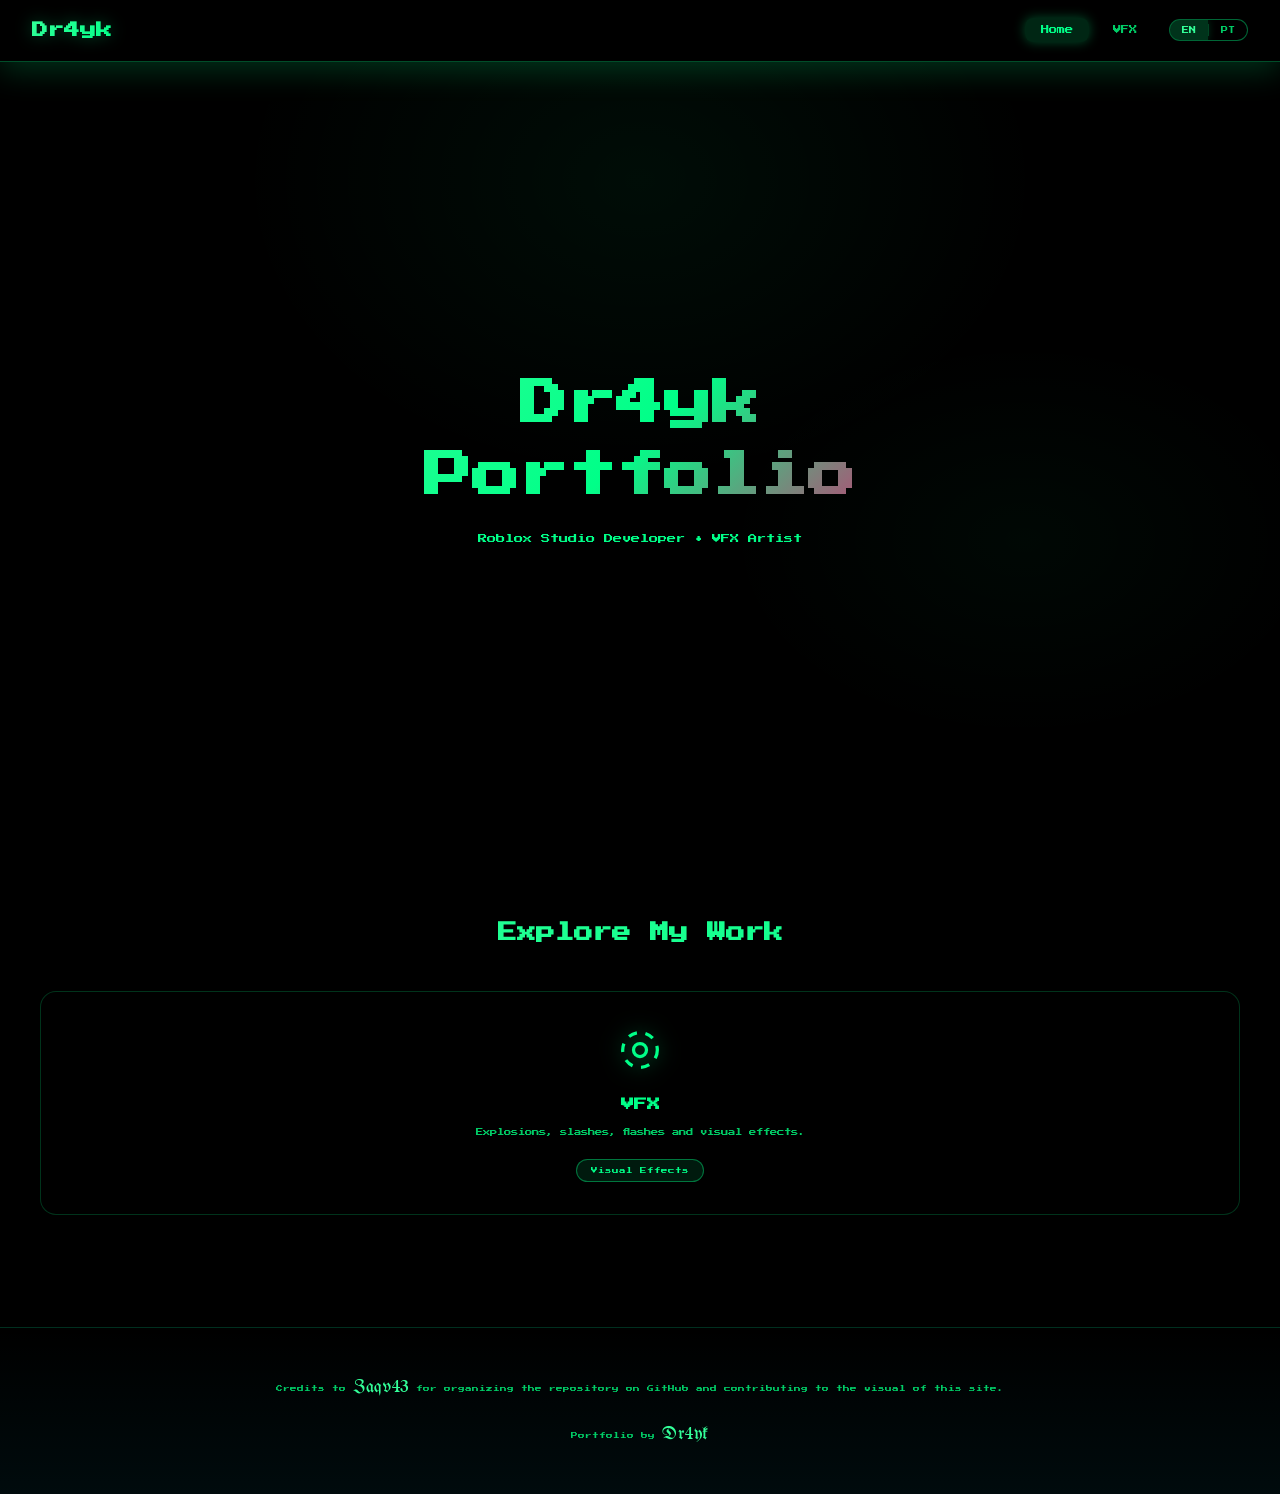
==== commit 46923137: "Add files via upload" ====
--- a/index.html
+++ b/index.html
@@ -4,361 +4,9 @@
     <meta charset="UTF-8">
     <meta name="viewport" content="width=device-width, initial-scale=1.0">
     <title>Dr4yk Portfolio | Roblox Studio Developer</title>
-
-    <!--
-        FAVICON INSTRUCTIONS:
-        1. Place your image file (e.g. favicon.png) in the SAME folder as this index.html
-        2. Make sure the href below matches your filename exactly
-        3. Save and refresh — the browser picks it up automatically.
-        Supported formats: .png  .jpg  .ico  .svg  .webp
-    -->
     <link rel="icon" type="image/png" href="favicon.png">
-
     <link href="https://fonts.googleapis.com/css2?family=Press+Start+2P&family=UnifrakturMaguntia&display=swap" rel="stylesheet">
-
-    <style>
-        :root {
-            --pixel-font: 'Press Start 2P', cursive;
-            --gothic-font: 'UnifrakturMaguntia', cursive;
-            --green-bright: #4caf4c;
-            --green-dim: #1a4a1a;
-            --green-glow: rgba(76,175,76,0.35);
-            --surface: rgba(8,24,8,0.65);
-            --border: rgba(60,140,60,0.25);
-        }
-
-        *, *::before, *::after { margin:0; padding:0; box-sizing:border-box; }
-
-        html {
-            scroll-behavior: smooth;
-            scrollbar-width: thin;
-            scrollbar-color: var(--green-bright) transparent;
-        }
-        ::-webkit-scrollbar { width: 5px; }
-        ::-webkit-scrollbar-track { background: transparent; }
-        ::-webkit-scrollbar-thumb {
-            background: linear-gradient(180deg, #5fcc5f, #1a4a1a);
-            border-radius: 99px;
-        }
-        ::-webkit-scrollbar-thumb:hover { background: linear-gradient(180deg, #7fe07f, #2d6a2d); }
-
-        body {
-            font-family: var(--pixel-font);
-            background: #030803;
-            color: #e0f0e0;
-            overflow-x: hidden;
-            min-height: 100vh;
-            font-size: 11px;
-            line-height: 1.8;
-        }
-
-        /* ── LOADING ── */
-        #loadingScreen {
-            position: fixed; inset: 0; background: #000;
-            z-index: 99999; display: flex; align-items: center; justify-content: center;
-            transition: opacity 0.5s ease, visibility 0.5s ease;
-        }
-        #loadingScreen.hidden { opacity: 0; visibility: hidden; pointer-events: none; }
-        .loader-ring {
-            width: 60px; height: 60px;
-            border: 3px solid #1a3a1a; border-top: 3px solid var(--green-bright);
-            border-radius: 50%; animation: spin 1s linear infinite;
-            margin: 0 auto 18px; box-shadow: 0 0 25px #2d7a2d;
-        }
-        @keyframes spin { to { transform: rotate(360deg); } }
-        .loader-text { font-size: 1.8rem; letter-spacing: 5px; color: #b0f0b0; text-shadow: 0 0 15px #2d7a2d; }
-
-        /* ── TRANSITION OVERLAY (pure black, no green leak) ── */
-        #overlay {
-            position: fixed; inset: 0; background: #000;
-            z-index: 9000; pointer-events: none;
-            opacity: 0; transition: opacity 0.22s ease;
-        }
-        #overlay.blocking { pointer-events: all; }
-
-        /* ── BG ── */
-        .bg-gradient {
-            position: fixed; inset: 0; z-index: -2;
-            background: radial-gradient(ellipse at 40% 20%, #0f2f0f 0%, #020602 70%);
-        }
-        .stars-container { position: fixed; inset: 0; z-index: -1; pointer-events: none; overflow: hidden; }
-        .star { position: absolute; width: var(--size); height: var(--size); animation: starLife var(--lifetime) ease-in-out forwards; opacity: 0; }
-        .star::before, .star::after { content: ''; position: absolute; background: var(--color); box-shadow: 0 0 var(--glow) var(--color); }
-        .star::before { width: 100%; height: 1px; top: 50%; transform: translateY(-50%); }
-        .star::after  { width: 1px; height: 100%; left: 50%; transform: translateX(-50%); }
-        @keyframes starLife {
-            0%   { opacity: 0; transform: scale(0) rotate(0deg); }
-            20%  { opacity: 0.9; transform: scale(1) rotate(45deg); }
-            80%  { opacity: 0.3; transform: scale(0.7) rotate(180deg); }
-            100% { opacity: 0; transform: scale(0) rotate(360deg); }
-        }
-
-        /* ── NAVBAR ── */
-        .navbar {
-            position: fixed; top: 0; left: 0; right: 0; z-index: 1000;
-            padding: 0.75rem 1.5rem;
-            background: rgba(3,8,3,0.75); backdrop-filter: blur(24px);
-            border-bottom: 1px solid rgba(60,140,60,0.18);
-        }
-        .nav-container {
-            max-width: 1300px; margin: 0 auto;
-            display: flex; justify-content: space-between; align-items: center; gap: 1rem;
-        }
-        .nav-logo {
-            font-size: 1rem; cursor: pointer;
-            background: linear-gradient(180deg, #c0f0c0, #3d8b3d);
-            -webkit-background-clip: text; -webkit-text-fill-color: transparent;
-            flex-shrink: 0; user-select: none;
-        }
-        .nav-right { display: flex; align-items: center; gap: 0.5rem; }
-        .nav-links { display: flex; gap: 0.2rem; list-style: none; align-items: center; }
-        .nav-link {
-            color: #a0c8a0; background: none; border: none;
-            font-size: 0.52rem; font-family: var(--pixel-font);
-            padding: 0.4rem 0.65rem; cursor: pointer; border-radius: 5px;
-            transition: color 0.2s, background 0.2s;
-            -webkit-tap-highlight-color: transparent;
-        }
-        .nav-link:hover, .nav-link.active { color: #fff; background: rgba(76,175,76,0.18); }
-
-        /* Language toggle */
-        .lang-toggle {
-            display: flex; align-items: center;
-            background: rgba(10,28,10,0.8); border: 1px solid var(--border);
-            border-radius: 20px; overflow: hidden; flex-shrink: 0;
-        }
-        .lang-btn {
-            background: none; border: none; color: #6a926a;
-            font-family: var(--pixel-font); font-size: 0.44rem;
-            padding: 0.35rem 0.6rem; cursor: pointer; line-height: 1;
-            transition: color 0.2s, background 0.2s;
-            -webkit-tap-highlight-color: transparent;
-        }
-        .lang-btn.active { background: rgba(76,175,76,0.22); color: #d0ffd0; }
-        .lang-sep { width: 1px; height: 12px; background: var(--border); }
-
-        .nav-toggle {
-            display: none; background: none; border: none; cursor: pointer;
-            flex-direction: column; gap: 5px; padding: 4px;
-            -webkit-tap-highlight-color: transparent;
-        }
-        .nav-toggle span { width: 24px; height: 2px; background: #a0e0a0; border-radius: 3px; display: block; transition: 0.3s; }
-
-        @media (max-width: 640px) {
-            .nav-links {
-                position: fixed; top: 0; right: -100%; width: min(75vw, 280px); height: 100vh;
-                background: rgba(3,10,3,0.97); backdrop-filter: blur(30px);
-                flex-direction: column; justify-content: center; gap: 1.2rem;
-                transition: right 0.35s cubic-bezier(0.4,0,0.2,1);
-                border-left: 1px solid var(--border);
-            }
-            .nav-links.open { right: 0; }
-            .nav-link { font-size: 0.6rem; padding: 0.7rem 1.2rem; }
-            .nav-toggle { display: flex; }
-        }
-
-        /* ── PAGES ── */
-        .page { display: none; min-height: 100vh; }
-        .page.active { display: block; }
-
-        /* ── HERO ── */
-        .hero {
-            min-height: 100vh; display: flex; align-items: center;
-            justify-content: center; text-align: center; padding: 6rem 1.5rem 3rem;
-        }
-        .hero-inner { max-width: 700px; }
-        .hero-title {
-            font-size: clamp(1.4rem, 5.5vw, 3rem);
-            background: linear-gradient(180deg, #e0ffe0, #4caf4c, #1a4a1a);
-            -webkit-background-clip: text; -webkit-text-fill-color: transparent;
-            margin-bottom: 1.2rem;
-            animation: titleGlow 3s infinite alternate; line-height: 1.5;
-        }
-        @keyframes titleGlow {
-            0%   { filter: drop-shadow(0 0 18px rgba(60,180,60,0.4)); }
-            100% { filter: drop-shadow(0 0 36px rgba(80,200,80,0.7)); }
-        }
-        .hero-subtitle { font-size: clamp(0.42rem, 1.5vw, 0.58rem); color: #9cc49c; margin-bottom: 2rem; }
-        .scroll-text { font-size: 0.46rem; color: #6a966a; }
-        .scroll-indicator {
-            width: 26px; height: 44px; border: 2px solid #3d7a3d;
-            border-radius: 20px; display: inline-flex; justify-content: center;
-            position: relative; margin-top: 0.8rem;
-        }
-        .scroll-dot {
-            width: 5px; height: 5px; background: #6fbf6f;
-            border-radius: 50%; position: absolute; top: 7px;
-            animation: scrollDot 2s infinite;
-        }
-        @keyframes scrollDot {
-            0%, 100% { top: 7px; opacity: 1; }
-            50%       { top: 26px; opacity: 0.3; }
-        }
-
-        /* ── CONTAINER ── */
-        .container { max-width: 1200px; margin: 0 auto; padding: 6rem 1.5rem 3rem; }
-        @media (max-width: 480px) { .container { padding: 5.5rem 1rem 2.5rem; } }
-
-        .section-title { font-size: clamp(0.9rem, 3vw, 1.2rem); text-align: center; margin-bottom: 2.5rem; color: #d0f0d0; }
-
-        /* ── CATEGORY CARDS ── */
-        .cards-grid { display: grid; grid-template-columns: repeat(auto-fit, minmax(220px, 1fr)); gap: 1.5rem; padding-bottom: 3rem; }
-        .category-card {
-            background: var(--surface); backdrop-filter: blur(20px);
-            border: 1px solid var(--border); border-radius: 18px;
-            padding: 2rem 1.5rem; cursor: pointer;
-            transition: transform 0.32s ease, border-color 0.32s ease, box-shadow 0.32s ease;
-            text-align: center; position: relative; overflow: hidden;
-            -webkit-tap-highlight-color: transparent;
-        }
-        .category-card::before {
-            content: ''; position: absolute; inset: 0;
-            background: linear-gradient(135deg, rgba(76,175,76,0.07) 0%, transparent 60%);
-            opacity: 0; transition: opacity 0.32s; border-radius: inherit;
-        }
-        .category-card:hover::before { opacity: 1; }
-        .category-card:hover {
-            transform: translateY(-8px); border-color: rgba(76,175,76,0.6);
-            box-shadow: 0 10px 40px rgba(60,180,60,0.22), inset 0 1px 0 rgba(76,175,76,0.12);
-        }
-        .card-icon {
-            width: 52px; height: 52px; margin: 0 auto 1.1rem; color: #8fdf8f;
-            filter: drop-shadow(0 0 7px rgba(76,175,76,0.4)); transition: filter 0.3s;
-        }
-        .category-card:hover .card-icon { filter: drop-shadow(0 0 14px rgba(76,175,76,0.65)); }
-        .category-card h3 { font-size: 0.82rem; margin-bottom: 0.6rem; color: #d0ffd0; }
-        .category-card p { color: #8aad8a; font-size: 0.46rem; margin-bottom: 1.1rem; line-height: 2; }
-        .card-tag {
-            display: inline-block; background: rgba(40,100,40,0.4);
-            border: 1px solid rgba(61,122,61,0.55); padding: 0.28rem 0.85rem;
-            border-radius: 20px; font-size: 0.41rem; color: #b0f0b0;
-        }
-
-        /* ── PAGE HEADER ── */
-        .page-header { text-align: center; margin-bottom: 2rem; }
-        .page-header h1 {
-            font-size: clamp(1.2rem, 4vw, 1.8rem);
-            background: linear-gradient(180deg, #d0ffd0, #4caf4c);
-            -webkit-background-clip: text; -webkit-text-fill-color: transparent;
-            margin-bottom: 0.7rem;
-        }
-        .page-header p { color: #8aad8a; font-size: clamp(0.42rem, 1.4vw, 0.52rem); }
-
-        /* ── VFX DISCLAIMER ── */
-        .vfx-disclaimer {
-            background: rgba(18,52,18,0.42); border: 1px solid rgba(76,175,76,0.32);
-            border-left: 3px solid var(--green-bright); border-radius: 10px;
-            padding: 0.85rem 1.1rem; margin-bottom: 2rem;
-            display: flex; align-items: flex-start; gap: 0.75rem;
-            font-size: clamp(0.4rem, 1.3vw, 0.46rem); color: #9acd9a; line-height: 2;
-        }
-        .vfx-disclaimer svg { flex-shrink: 0; margin-top: 1px; color: var(--green-bright); }
-
-        /* ── PROJECT CARDS ── */
-        .projects-grid {
-            display: grid;
-            grid-template-columns: repeat(auto-fill, minmax(min(100%, 320px), 1fr));
-            gap: 1.6rem;
-        }
-        .project-card {
-            background: var(--surface); backdrop-filter: blur(18px);
-            border: 1px solid rgba(50,120,50,0.26); border-radius: 18px;
-            overflow: hidden;
-            transition: transform 0.32s ease, border-color 0.32s ease, box-shadow 0.32s ease;
-            will-change: transform;
-            -webkit-tap-highlight-color: transparent;
-        }
-        .project-card:hover {
-            transform: translateY(-7px); border-color: rgba(76,175,76,0.52);
-            box-shadow: 0 14px 44px rgba(60,180,60,0.18);
-        }
-        .video-container {
-            position: relative; padding-bottom: 56.25%; height: 0; background: #050e05;
-        }
-        .video-container iframe { position: absolute; top: 0; left: 0; width: 100%; height: 100%; border: none; }
-        .project-info { padding: 1.2rem 1.3rem 1.3rem; }
-        .project-info h3 { font-size: clamp(0.55rem, 1.8vw, 0.65rem); color: #d0f0d0; margin-bottom: 0.4rem; }
-        .project-info p { color: #8aad8a; font-size: clamp(0.4rem, 1.3vw, 0.47rem); margin-bottom: 0.9rem; line-height: 2; }
-        .project-tags { display: flex; gap: 0.4rem; flex-wrap: wrap; margin-bottom: 0.9rem; }
-        .project-tags span {
-            background: rgba(28,68,28,0.5); border: 1px solid rgba(61,122,61,0.48);
-            padding: 0.2rem 0.55rem; border-radius: 14px;
-            font-size: clamp(0.34rem, 1vw, 0.38rem); color: #b0f0b0;
-        }
-        .btn-view {
-            background: linear-gradient(135deg, #1a4a1a, #0d2b0d);
-            border: 1px solid rgba(76,175,76,0.55); color: #d0ffd0;
-            padding: 0.55rem 1.3rem; border-radius: 6px;
-            cursor: pointer; font-family: var(--pixel-font);
-            font-size: clamp(0.4rem, 1.3vw, 0.47rem);
-            transition: background 0.22s, box-shadow 0.22s, transform 0.18s;
-            -webkit-tap-highlight-color: transparent;
-            min-height: 36px;
-        }
-        .btn-view:hover { background: #2d6a2d; box-shadow: 0 0 18px rgba(76,175,76,0.38); transform: scale(1.04); color: #fff; }
-        .btn-view:active { transform: scale(0.98); }
-
-        /* ── STAGGER CARD ANIMATION ── */
-        .card-animated {
-            opacity: 0;
-            transform: translateY(28px);
-            transition: opacity 0.42s ease, transform 0.42s cubic-bezier(0.22, 1, 0.36, 1);
-        }
-        .card-animated.card-visible { opacity: 1; transform: translateY(0); }
-
-        /* ── PROJECT DETAIL ── */
-        .project-detail { padding-top: 5.5rem; min-height: 100vh; }
-        .back-btn {
-            background: rgba(38,96,38,0.38); border: 1px solid rgba(76,175,76,0.42);
-            color: #b0f0b0; padding: 0.48rem 1.1rem; border-radius: 6px;
-            cursor: pointer; font-family: var(--pixel-font);
-            font-size: clamp(0.42rem, 1.4vw, 0.48rem); margin-bottom: 1.8rem;
-            transition: background 0.22s, color 0.22s;
-            -webkit-tap-highlight-color: transparent; min-height: 36px;
-        }
-        .back-btn:hover { background: #2d6a2d; color: #fff; }
-        .detail-layout { display: grid; grid-template-columns: 1fr 1fr; gap: 1.8rem; align-items: start; }
-        @media (max-width: 768px) { .detail-layout { grid-template-columns: 1fr; } }
-        .detail-video {
-            background: rgba(10,28,10,0.6); backdrop-filter: blur(18px);
-            border: 1px solid rgba(50,120,50,0.32); border-radius: 16px; overflow: hidden;
-        }
-        .detail-info {
-            background: rgba(10,28,10,0.6); backdrop-filter: blur(18px);
-            border: 1px solid rgba(50,120,50,0.32); border-radius: 16px; padding: 1.8rem;
-        }
-        .detail-info h1 {
-            font-size: clamp(0.9rem, 2.5vw, 1.1rem);
-            background: linear-gradient(180deg, #d0ffd0, #4caf4c);
-            -webkit-background-clip: text; -webkit-text-fill-color: transparent; margin-bottom: 0.75rem;
-        }
-        .detail-info .category-label { color: #7fa37f; font-size: 0.46rem; margin-bottom: 0.9rem; }
-        .detail-info .description { color: #9bc09b; font-size: 0.5rem; line-height: 2; margin-bottom: 1.3rem; }
-        .detail-info .features { list-style: none; margin-bottom: 1.3rem; }
-        .detail-info .features li { color: #8fbf8f; font-size: 0.46rem; padding: 0.28rem 0 0.28rem 1rem; position: relative; }
-        .detail-info .features li::before { content: '>'; position: absolute; left: 0; color: var(--green-bright); }
-        .detail-tags { display: flex; gap: 0.45rem; flex-wrap: wrap; }
-        .detail-tags span { background: rgba(28,68,28,0.6); border: 1px solid #3d7a3d; padding: 0.28rem 0.75rem; border-radius: 14px; font-size: 0.38rem; color: #b0f0b0; }
-
-        /* ── FOOTER ── */
-        .footer { padding: 2.5rem 1.5rem; border-top: 1px solid rgba(50,120,50,0.2); text-align: center; }
-        .footer-credits { display: flex; flex-direction: column; align-items: center; gap: 0.55rem; }
-        .footer-line { color: #607a60; font-size: clamp(0.38rem, 1.2vw, 0.42rem); line-height: 2.2; }
-        .gothic-link {
-            font-family: var(--gothic-font); font-size: 1.1rem; color: #7fcc7f;
-            text-decoration: none; letter-spacing: 0.03em;
-            transition: color 0.22s, text-shadow 0.22s;
-        }
-        .gothic-link:hover { color: #bcf0bc; text-shadow: 0 0 14px rgba(76,175,76,0.55); }
-
-        /* ── RESPONSIVE HELPERS ── */
-        @media (max-width: 480px) {
-            .projects-grid { gap: 1.2rem; }
-            .project-info { padding: 1rem 1.1rem 1.1rem; }
-            .detail-info { padding: 1.3rem; }
-            .footer { padding: 2rem 1rem; }
-        }
-    </style>
+    <link rel="stylesheet" href="style.css">
 </head>
 <body>
 
@@ -400,8 +48,6 @@
         <div class="hero-inner">
             <h1 class="hero-title">Dr4yk Portfolio</h1>
             <p class="hero-subtitle" data-i18n="hero.subtitle">Roblox Studio Developer • VFX Artist</p>
-            <p class="scroll-text" data-i18n="hero.scroll">Scroll down to explore</p>
-            <div class="scroll-indicator"><div class="scroll-dot"></div></div>
         </div>
     </section>
     <section style="padding: 1rem 1.5rem 4rem;">
@@ -438,25 +84,55 @@
             <span data-i18n="vfx.disclaimer">The videos below may take a moment to load — this is normal. Please be patient while they buffer. Thank you!</span>
         </div>
         <div class="projects-grid" id="vfxGrid">
-            <div class="project-card card-animated"><div class="video-container"><iframe src="https://www.youtube.com/embed/qYroc-tyiYY" allowfullscreen loading="lazy"></iframe></div><div class="project-info"><h3 data-i18n="proj1.title">Light Explosion</h3><p data-i18n="proj1.desc">Bright light explosion with radiant energy burst.</p><div class="project-tags"><span>Lua</span><span>Roblox Studio</span><span>VFX</span></div><button class="btn-view" onclick="navigateTo('proj1')" data-i18n="btn.view">View Project</button></div></div>
-            <div class="project-card card-animated"><div class="video-container"><iframe src="https://www.youtube.com/embed/dAtfd93IjyQ" allowfullscreen loading="lazy"></iframe></div><div class="project-info"><h3 data-i18n="proj2.title">Blue Explosion</h3><p data-i18n="proj2.desc">Intense blue energy explosion with shockwave rings.</p><div class="project-tags"><span>Lua</span><span>Roblox Studio</span><span>VFX</span></div><button class="btn-view" onclick="navigateTo('proj2')" data-i18n="btn.view">View Project</button></div></div>
-            <div class="project-card card-animated"><div class="video-container"><iframe src="https://www.youtube.com/embed/w3HQ52XY2tQ" allowfullscreen loading="lazy"></iframe></div><div class="project-info"><h3 data-i18n="proj3.title">Pixel Slash</h3><p data-i18n="proj3.desc">Blue slash with pixelated texture effect.</p><div class="project-tags"><span>Lua</span><span>Roblox Studio</span><span>VFX</span></div><button class="btn-view" onclick="navigateTo('proj3')" data-i18n="btn.view">View Project</button></div></div>
-            <div class="project-card card-animated"><div class="video-container"><iframe src="https://www.youtube.com/embed/olfdtwetT9I" allowfullscreen loading="lazy"></iframe></div><div class="project-info"><h3 data-i18n="proj4.title">Blue Slash</h3><p data-i18n="proj4.desc">Clean blue energy slash with trailing particles.</p><div class="project-tags"><span>Lua</span><span>Roblox Studio</span><span>VFX</span></div><button class="btn-view" onclick="navigateTo('proj4')" data-i18n="btn.view">View Project</button></div></div>
-            <div class="project-card card-animated"><div class="video-container"><iframe src="https://www.youtube.com/embed/jAhoBx99FN0" allowfullscreen loading="lazy"></iframe></div><div class="project-info"><h3 data-i18n="proj5.title">Big Explosion</h3><p data-i18n="proj5.desc">Massive explosion with screen shake and debris.</p><div class="project-tags"><span>Lua</span><span>Roblox Studio</span><span>VFX</span></div><button class="btn-view" onclick="navigateTo('proj5')" data-i18n="btn.view">View Project</button></div></div>
-            <div class="project-card card-animated"><div class="video-container"><iframe src="https://www.youtube.com/embed/Q01qfoqsKlA" allowfullscreen loading="lazy"></iframe></div><div class="project-info"><h3 data-i18n="proj6.title">Smooth Explosion</h3><p data-i18n="proj6.desc">Fluid explosion with smooth particle transitions.</p><div class="project-tags"><span>Lua</span><span>Roblox Studio</span><span>VFX</span></div><button class="btn-view" onclick="navigateTo('proj6')" data-i18n="btn.view">View Project</button></div></div>
-            <div class="project-card card-animated"><div class="video-container"><iframe src="https://www.youtube.com/embed/sBBuv8_83yI" allowfullscreen loading="lazy"></iframe></div><div class="project-info"><h3 data-i18n="proj7.title">Black Flash (Kokusen)</h3><p data-i18n="proj7.desc">JJK-style Black Flash with dark energy burst.</p><div class="project-tags"><span>Lua</span><span>Roblox Studio</span><span>VFX</span></div><button class="btn-view" onclick="navigateTo('proj7')" data-i18n="btn.view">View Project</button></div></div>
+            <div class="project-card card-animated"><div class="video-container"><iframe src="https://www.youtube-nocookie.com/embed/qYroc-tyiYY?rel=0&modestbranding=1" allowfullscreen loading="lazy"></iframe></div><div class="project-info"><h3 data-i18n="proj1.title">Light Explosion</h3><p data-i18n="proj1.desc">Bright light explosion with radiant energy burst.</p><div class="project-tags"><span>Lua</span><span>Roblox Studio</span><span>VFX</span></div><button class="btn-view" onclick="navigateTo('proj1')" data-i18n="btn.view">View Project</button></div></div>
+            <div class="project-card card-animated"><div class="video-container"><iframe src="https://www.youtube-nocookie.com/embed/dAtfd93IjyQ?rel=0&modestbranding=1" allowfullscreen loading="lazy"></iframe></div><div class="project-info"><h3 data-i18n="proj2.title">Blue Explosion</h3><p data-i18n="proj2.desc">Intense blue energy explosion with shockwave rings.</p><div class="project-tags"><span>Lua</span><span>Roblox Studio</span><span>VFX</span></div><button class="btn-view" onclick="navigateTo('proj2')" data-i18n="btn.view">View Project</button></div></div>
+            <div class="project-card card-animated"><div class="video-container"><iframe src="https://www.youtube-nocookie.com/embed/w3HQ52XY2tQ?rel=0&modestbranding=1" allowfullscreen loading="lazy"></iframe></div><div class="project-info"><h3 data-i18n="proj3.title">Pixel Slash</h3><p data-i18n="proj3.desc">Blue slash with pixelated texture effect.</p><div class="project-tags"><span>Lua</span><span>Roblox Studio</span><span>VFX</span></div><button class="btn-view" onclick="navigateTo('proj3')" data-i18n="btn.view">View Project</button></div></div>
+            <div class="project-card card-animated"><div class="video-container"><iframe src="https://www.youtube-nocookie.com/embed/olfdtwetT9I?rel=0&modestbranding=1" allowfullscreen loading="lazy"></iframe></div><div class="project-info"><h3 data-i18n="proj4.title">Blue Slash</h3><p data-i18n="proj4.desc">Clean blue energy slash with trailing particles.</p><div class="project-tags"><span>Lua</span><span>Roblox Studio</span><span>VFX</span></div><button class="btn-view" onclick="navigateTo('proj4')" data-i18n="btn.view">View Project</button></div></div>
+            <div class="project-card card-animated"><div class="video-container"><iframe src="https://www.youtube-nocookie.com/embed/jAhoBx99FN0?rel=0&modestbranding=1" allowfullscreen loading="lazy"></iframe></div><div class="project-info"><h3 data-i18n="proj5.title">Big Explosion</h3><p data-i18n="proj5.desc">Massive explosion with screen shake and debris.</p><div class="project-tags"><span>Lua</span><span>Roblox Studio</span><span>VFX</span></div><button class="btn-view" onclick="navigateTo('proj5')" data-i18n="btn.view">View Project</button></div></div>
+            <div class="project-card card-animated"><div class="video-container"><iframe src="https://www.youtube-nocookie.com/embed/Q01qfoqsKlA?rel=0&modestbranding=1" allowfullscreen loading="lazy"></iframe></div><div class="project-info"><h3 data-i18n="proj6.title">Smooth Explosion</h3><p data-i18n="proj6.desc">Fluid explosion with smooth particle transitions.</p><div class="project-tags"><span>Lua</span><span>Roblox Studio</span><span>VFX</span></div><button class="btn-view" onclick="navigateTo('proj6')" data-i18n="btn.view">View Project</button></div></div>
+            <div class="project-card card-animated"><div class="video-container"><iframe src="https://www.youtube-nocookie.com/embed/sBBuv8_83yI?rel=0&modestbranding=1" allowfullscreen loading="lazy"></iframe></div><div class="project-info"><h3 data-i18n="proj7.title">Black Flash (Kokusen)</h3><p data-i18n="proj7.desc">JJK-style Black Flash with dark energy burst.</p><div class="project-tags"><span>Lua</span><span>Roblox Studio</span><span>VFX</span></div><button class="btn-view" onclick="navigateTo('proj7')" data-i18n="btn.view">View Project</button></div></div>
         </div>
     </div>
 </div>
 
 <!-- DETAIL PAGES -->
-<div id="proj1" class="page"><div class="container project-detail"><button class="back-btn" onclick="navigateTo('vfx')" data-i18n="btn.back">&lt; BACK</button><div class="detail-layout"><div class="detail-video"><div class="video-container"><iframe src="https://www.youtube.com/embed/qYroc-tyiYY" allowfullscreen></iframe></div></div><div class="detail-info"><h1 data-i18n="proj1.title">Light Explosion</h1><p class="category-label">VFX</p><p class="description" data-i18n="proj1.detail">Bright light explosion with radiant energy that illuminates the entire area.</p><ul class="features"><li data-i18n="proj1.f1">Radiant light burst</li><li data-i18n="proj1.f2">Dynamic lighting</li><li data-i18n="proj1.f3">Energy particles</li></ul><div class="detail-tags"><span>Lua</span><span>Roblox Studio</span><span>VFX</span></div></div></div></div></div>
-<div id="proj2" class="page"><div class="container project-detail"><button class="back-btn" onclick="navigateTo('vfx')" data-i18n="btn.back">&lt; BACK</button><div class="detail-layout"><div class="detail-video"><div class="video-container"><iframe src="https://www.youtube.com/embed/dAtfd93IjyQ" allowfullscreen></iframe></div></div><div class="detail-info"><h1 data-i18n="proj2.title">Blue Explosion</h1><p class="category-label">VFX</p><p class="description" data-i18n="proj2.detail">Intense blue energy explosion with expanding shockwave rings.</p><ul class="features"><li data-i18n="proj2.f1">Blue energy core</li><li data-i18n="proj2.f2">Shockwave rings</li><li data-i18n="proj2.f3">Particle burst</li></ul><div class="detail-tags"><span>Lua</span><span>Roblox Studio</span><span>VFX</span></div></div></div></div></div>
-<div id="proj3" class="page"><div class="container project-detail"><button class="back-btn" onclick="navigateTo('vfx')" data-i18n="btn.back">&lt; BACK</button><div class="detail-layout"><div class="detail-video"><div class="video-container"><iframe src="https://www.youtube.com/embed/w3HQ52XY2tQ" allowfullscreen></iframe></div></div><div class="detail-info"><h1 data-i18n="proj3.title">Pixel Slash</h1><p class="category-label">VFX</p><p class="description" data-i18n="proj3.detail">Blue slash with pixelated texture for a retro game feel.</p><ul class="features"><li data-i18n="proj3.f1">Pixelated texture</li><li data-i18n="proj3.f2">Blue energy trail</li><li data-i18n="proj3.f3">Retro style</li></ul><div class="detail-tags"><span>Lua</span><span>Roblox Studio</span><span>VFX</span></div></div></div></div></div>
-<div id="proj4" class="page"><div class="container project-detail"><button class="back-btn" onclick="navigateTo('vfx')" data-i18n="btn.back">&lt; BACK</button><div class="detail-layout"><div class="detail-video"><div class="video-container"><iframe src="https://www.youtube.com/embed/olfdtwetT9I" allowfullscreen></iframe></div></div><div class="detail-info"><h1 data-i18n="proj4.title">Blue Slash</h1><p class="category-label">VFX</p><p class="description" data-i18n="proj4.detail">Clean blue energy slash with trailing particles.</p><ul class="features"><li data-i18n="proj4.f1">Blue energy arc</li><li data-i18n="proj4.f2">Particle trail</li><li data-i18n="proj4.f3">Smooth animation</li></ul><div class="detail-tags"><span>Lua</span><span>Roblox Studio</span><span>VFX</span></div></div></div></div></div>
-<div id="proj5" class="page"><div class="container project-detail"><button class="back-btn" onclick="navigateTo('vfx')" data-i18n="btn.back">&lt; BACK</button><div class="detail-layout"><div class="detail-video"><div class="video-container"><iframe src="https://www.youtube.com/embed/jAhoBx99FN0" allowfullscreen></iframe></div></div><div class="detail-info"><h1 data-i18n="proj5.title">Big Explosion</h1><p class="category-label">VFX</p><p class="description" data-i18n="proj5.detail">Massive explosion with debris, smoke, and screen shake.</p><ul class="features"><li data-i18n="proj5.f1">Large blast radius</li><li data-i18n="proj5.f2">Debris particles</li><li data-i18n="proj5.f3">Screen shake</li></ul><div class="detail-tags"><span>Lua</span><span>Roblox Studio</span><span>VFX</span></div></div></div></div></div>
-<div id="proj6" class="page"><div class="container project-detail"><button class="back-btn" onclick="navigateTo('vfx')" data-i18n="btn.back">&lt; BACK</button><div class="detail-layout"><div class="detail-video"><div class="video-container"><iframe src="https://www.youtube.com/embed/Q01qfoqsKlA" allowfullscreen></iframe></div></div><div class="detail-info"><h1 data-i18n="proj6.title">Smooth Explosion</h1><p class="category-label">VFX</p><p class="description" data-i18n="proj6.detail">Fluid explosion with smooth particle transitions and fire.</p><ul class="features"><li data-i18n="proj6.f1">Smooth particles</li><li data-i18n="proj6.f2">Fire effects</li><li data-i18n="proj6.f3">Seamless loop</li></ul><div class="detail-tags"><span>Lua</span><span>Roblox Studio</span><span>VFX</span></div></div></div></div></div>
-<div id="proj7" class="page"><div class="container project-detail"><button class="back-btn" onclick="navigateTo('vfx')" data-i18n="btn.back">&lt; BACK</button><div class="detail-layout"><div class="detail-video"><div class="video-container"><iframe src="https://www.youtube.com/embed/sBBuv8_83yI" allowfullscreen></iframe></div></div><div class="detail-info"><h1 data-i18n="proj7.title">Black Flash (Kokusen)</h1><p class="category-label">VFX</p><p class="description" data-i18n="proj7.detail">JJK-inspired Black Flash with dark energy distortion.</p><ul class="features"><li data-i18n="proj7.f1">Dark energy burst</li><li data-i18n="proj7.f2">Space distortion</li><li data-i18n="proj7.f3">Impact flash</li></ul><div class="detail-tags"><span>Lua</span><span>Roblox Studio</span><span>VFX</span></div></div></div></div></div>
+<div id="proj1" class="page"><div class="container project-detail"><button class="back-btn" onclick="navigateTo('vfx')" data-i18n="btn.back">&lt; BACK</button><div class="detail-layout"><div class="detail-video"><div class="video-container"><iframe src="https://www.youtube-nocookie.com/embed/qYroc-tyiYY?rel=0&modestbranding=1" allowfullscreen></iframe></div></div><div class="detail-info"><h1 data-i18n="proj1.title">Light Explosion</h1><p class="category-label">VFX</p><p class="description" data-i18n="proj1.detail">Bright light explosion with radiant energy that illuminates the entire area.</p><ul class="features"><li data-i18n="proj1.f1">Radiant light burst</li><li data-i18n="proj1.f2">Dynamic lighting</li><li data-i18n="proj1.f3">Energy particles</li></ul><div class="detail-tags"><span>Lua</span><span>Roblox Studio</span><span>VFX</span></div></div></div></div></div>
+<div id="proj2" class="page"><div class="container project-detail"><button class="back-btn" onclick="navigateTo('vfx')" data-i18n="btn.back">&lt; BACK</button><div class="detail-layout"><div class="detail-video"><div class="video-container"><iframe src="https://www.youtube-nocookie.com/embed/dAtfd93IjyQ?rel=0&modestbranding=1" allowfullscreen></iframe></div></div><div class="detail-info"><h1 data-i18n="proj2.title">Blue Explosion</h1><p class="category-label">VFX</p><p class="description" data-i18n="proj2.detail">Intense blue energy explosion with expanding shockwave rings.</p><ul class="features"><li data-i18n="proj2.f1">Blue energy core</li><li data-i18n="proj2.f2">Shockwave rings</li><li data-i18n="proj2.f3">Particle burst</li></ul><div class="detail-tags"><span>Lua</span><span>Roblox Studio</span><span>VFX</span></div></div></div></div></div>
+<div id="proj3" class="page"><div class="container project-detail"><button class="back-btn" onclick="navigateTo('vfx')" data-i18n="btn.back">&lt; BACK</button><div class="detail-layout"><div class="detail-video"><div class="video-container"><iframe src="https://www.youtube-nocookie.com/embed/w3HQ52XY2tQ?rel=0&modestbranding=1" allowfullscreen></iframe></div></div><div class="detail-info"><h1 data-i18n="proj3.title">Pixel Slash</h1><p class="category-label">VFX</p><p class="description" data-i18n="proj3.detail">Blue slash with pixelated texture for a retro game feel.</p><ul class="features"><li data-i18n="proj3.f1">Pixelated texture</li><li data-i18n="proj3.f2">Blue energy trail</li><li data-i18n="proj3.f3">Retro style</li></ul><div class="detail-tags"><span>Lua</span><span>Roblox Studio</span><span>VFX</span></div></div></div></div></div>
+<div id="proj4" class="page"><div class="container project-detail"><button class="back-btn" onclick="navigateTo('vfx')" data-i18n="btn.back">&lt; BACK</button><div class="detail-layout"><div class="detail-video"><div class="video-container"><iframe src="https://www.youtube-nocookie.com/embed/olfdtwetT9I?rel=0&modestbranding=1" allowfullscreen></iframe></div></div><div class="detail-info"><h1 data-i18n="proj4.title">Blue Slash</h1><p class="category-label">VFX</p><p class="description" data-i18n="proj4.detail">Clean blue energy slash with trailing particles.</p><ul class="features"><li data-i18n="proj4.f1">Blue energy arc</li><li data-i18n="proj4.f2">Particle trail</li><li data-i18n="proj4.f3">Smooth animation</li></ul><div class="detail-tags"><span>Lua</span><span>Roblox Studio</span><span>VFX</span></div></div></div></div></div>
+<div id="proj5" class="page"><div class="container project-detail"><button class="back-btn" onclick="navigateTo('vfx')" data-i18n="btn.back">&lt; BACK</button><div class="detail-layout"><div class="detail-video"><div class="video-container"><iframe src="https://www.youtube-nocookie.com/embed/jAhoBx99FN0?rel=0&modestbranding=1" allowfullscreen></iframe></div></div><div class="detail-info"><h1 data-i18n="proj5.title">Big Explosion</h1><p class="category-label">VFX</p><p class="description" data-i18n="proj5.detail">Massive explosion with debris, smoke, and screen shake.</p><ul class="features"><li data-i18n="proj5.f1">Large blast radius</li><li data-i18n="proj5.f2">Debris particles</li><li data-i18n="proj5.f3">Screen shake</li></ul><div class="detail-tags"><span>Lua</span><span>Roblox Studio</span><span>VFX</span></div></div></div></div></div>
+<div id="proj6" class="page"><div class="container project-detail"><button class="back-btn" onclick="navigateTo('vfx')" data-i18n="btn.back">&lt; BACK</button><div class="detail-layout"><div class="detail-video"><div class="video-container"><iframe src="https://www.youtube-nocookie.com/embed/Q01qfoqsKlA?rel=0&modestbranding=1" allowfullscreen></iframe></div></div><div class="detail-info"><h1 data-i18n="proj6.title">Smooth Explosion</h1><p class="category-label">VFX</p><p class="description" data-i18n="proj6.detail">Fluid explosion with smooth particle transitions and fire.</p><ul class="features"><li data-i18n="proj6.f1">Smooth particles</li><li data-i18n="proj6.f2">Fire effects</li><li data-i18n="proj6.f3">Seamless loop</li></ul><div class="detail-tags"><span>Lua</span><span>Roblox Studio</span><span>VFX</span></div></div></div></div></div>
+<div id="proj7" class="page"><div class="container project-detail"><button class="back-btn" onclick="navigateTo('vfx')" data-i18n="btn.back">&lt; BACK</button><div class="detail-layout"><div class="detail-video"><div class="video-container"><iframe src="https://www.youtube-nocookie.com/embed/sBBuv8_83yI?rel=0&modestbranding=1" allowfullscreen></iframe></div></div><div class="detail-info"><h1 data-i18n="proj7.title">Black Flash (Kokusen)</h1><p class="category-label">VFX</p><p class="description" data-i18n="proj7.detail">JJK-inspired Black Flash with dark energy distortion.</p><ul class="features"><li data-i18n="proj7.f1">Dark energy burst</li><li data-i18n="proj7.f2">Space distortion</li><li data-i18n="proj7.f3">Impact flash</li></ul><div class="detail-tags"><span>Lua</span><span>Roblox Studio</span><span>VFX</span></div></div></div></div></div>
+
+<!-- SECRET PAGE -->
+<div id="proj_secret" class="page">
+    <div style="width: 100%; height: 100vh; background: #000; display: flex; align-items: center; justify-content: center;">
+        <button class="secret-button" onclick="navigateTo('terminal')" style="background: #000; border: 2px solid #00ff88; color: #00ff88; padding: 1rem 2rem; font-family: 'Press Start 2P', cursive; font-size: 0.6rem; cursor: pointer; letter-spacing: 2px; transition: all 0.3s ease;">
+            [ENTER SYSTEM]
+        </button>
+    </div>
+</div>
+
+<!-- TERMINAL PAGE -->
+<div id="terminal" class="page">
+    <div class="terminal-container">
+        <div class="terminal-header">
+            <div class="terminal-title">ZAQV OS v1.0</div>
+            <div class="terminal-controls">
+                <button onclick="navigateTo('proj_secret')" class="terminal-close">×</button>
+            </div>
+        </div>
+        <div class="terminal-content" id="terminalContent">
+            <div class="terminal-line">ZAQV OS - Welcome!</div>
+            <div class="terminal-line">================================</div>
+            <div class="terminal-line" id="terminalStatus"></div>
+        </div>
+        <div class="terminal-input">
+            <span class="terminal-prompt">root@zaqv:~# </span>
+            <input type="text" id="terminalInput" class="terminal-input-field" placeholder="" />
+        </div>
+    </div>
+</div>
 
 <!-- FOOTER -->
 <footer class="footer">
@@ -466,165 +142,6 @@
     </div>
 </footer>
 
-<script>
-    const STRINGS = {
-        en: {
-            "nav.home": "Home", "nav.vfx": "VFX",
-            "hero.subtitle": "Roblox Studio Developer • VFX Artist",
-            "hero.scroll": "Scroll down to explore",
-            "home.explore": "Explore My Work",
-            "card.vfx.desc": "Explosions, slashes, flashes and visual effects.",
-            "card.vfx.tag": "Visual Effects",
-            "vfx.desc": "Explosions, slashes, flashes and visual effects crafted with Roblox Studio.",
-            "vfx.disclaimer": "The videos below may take a moment to load — this is normal. Please be patient while they buffer. Thank you!",
-            "btn.view": "View Project", "btn.back": "< BACK",
-            "proj1.title":"Light Explosion","proj1.desc":"Bright light explosion with radiant energy burst.","proj1.detail":"Bright light explosion with radiant energy that illuminates the entire area.","proj1.f1":"Radiant light burst","proj1.f2":"Dynamic lighting","proj1.f3":"Energy particles",
-            "proj2.title":"Blue Explosion","proj2.desc":"Intense blue energy explosion with shockwave rings.","proj2.detail":"Intense blue energy explosion with expanding shockwave rings.","proj2.f1":"Blue energy core","proj2.f2":"Shockwave rings","proj2.f3":"Particle burst",
-            "proj3.title":"Pixel Slash","proj3.desc":"Blue slash with pixelated texture effect.","proj3.detail":"Blue slash with pixelated texture for a retro game feel.","proj3.f1":"Pixelated texture","proj3.f2":"Blue energy trail","proj3.f3":"Retro style",
-            "proj4.title":"Blue Slash","proj4.desc":"Clean blue energy slash with trailing particles.","proj4.detail":"Clean blue energy slash with trailing particles.","proj4.f1":"Blue energy arc","proj4.f2":"Particle trail","proj4.f3":"Smooth animation",
-            "proj5.title":"Big Explosion","proj5.desc":"Massive explosion with screen shake and debris.","proj5.detail":"Massive explosion with debris, smoke, and screen shake.","proj5.f1":"Large blast radius","proj5.f2":"Debris particles","proj5.f3":"Screen shake",
-            "proj6.title":"Smooth Explosion","proj6.desc":"Fluid explosion with smooth particle transitions.","proj6.detail":"Fluid explosion with smooth particle transitions and fire.","proj6.f1":"Smooth particles","proj6.f2":"Fire effects","proj6.f3":"Seamless loop",
-            "proj7.title":"Black Flash (Kokusen)","proj7.desc":"JJK-style Black Flash with dark energy burst.","proj7.detail":"JJK-inspired Black Flash with dark energy distortion.","proj7.f1":"Dark energy burst","proj7.f2":"Space distortion","proj7.f3":"Impact flash",
-            "footer.by": "Portfolio by", "footer.credits": "Credits to", "footer.for": "for organizing the repository on GitHub and contributing to the visual of this site."
-        },
-        pt: {
-            "nav.home": "Início", "nav.vfx": "VFX",
-            "hero.subtitle": "Desenvolvedor Roblox Studio • Artista VFX",
-            "hero.scroll": "Role para explorar",
-            "home.explore": "Explore meu trabalho",
-            "card.vfx.desc": "Explosões, cortes, flashes e efeitos visuais.",
-            "card.vfx.tag": "Efeitos Visuais",
-            "vfx.desc": "Explosões, cortes, flashes e efeitos visuais criados no Roblox Studio.",
-            "vfx.disclaimer": "Os vídeos abaixo podem demorar um momento para carregar — isso é normal. Por favor, tenha paciência enquanto carregam. Obrigado!",
-            "btn.view": "Ver Projeto", "btn.back": "< VOLTAR",
-            "proj1.title":"Explosão de Luz","proj1.desc":"Explosão de luz brilhante com liberação de energia radiante.","proj1.detail":"Explosão de luz brilhante com energia radiante que ilumina toda a área.","proj1.f1":"Explosão de luz radiante","proj1.f2":"Iluminação dinâmica","proj1.f3":"Partículas de energia",
-            "proj2.title":"Explosão Azul","proj2.desc":"Explosão de energia azul intensa com anéis de onda de choque.","proj2.detail":"Explosão de energia azul intensa com anéis de choque em expansão.","proj2.f1":"Núcleo de energia azul","proj2.f2":"Anéis de choque","proj2.f3":"Explosão de partículas",
-            "proj3.title":"Corte Pixelado","proj3.desc":"Corte azul com efeito de textura pixelada.","proj3.detail":"Corte azul com textura pixelada para visual retrô.","proj3.f1":"Textura pixelada","proj3.f2":"Rastro de energia azul","proj3.f3":"Estilo retrô",
-            "proj4.title":"Corte Azul","proj4.desc":"Corte de energia azul limpo com partículas de rastro.","proj4.detail":"Corte de energia azul limpo com partículas de rastro.","proj4.f1":"Arco de energia azul","proj4.f2":"Rastro de partículas","proj4.f3":"Animação suave",
-            "proj5.title":"Grande Explosão","proj5.desc":"Explosão massiva com tremor de tela e detritos.","proj5.detail":"Explosão massiva com detritos, fumaça e tremor de tela.","proj5.f1":"Grande raio de explosão","proj5.f2":"Partículas de detritos","proj5.f3":"Tremor de tela",
-            "proj6.title":"Explosão Suave","proj6.desc":"Explosão fluida com transições de partículas suaves.","proj6.detail":"Explosão fluida com transições de partículas suaves e fogo.","proj6.f1":"Partículas suaves","proj6.f2":"Efeitos de fogo","proj6.f3":"Loop sem cortes",
-            "proj7.title":"Black Flash (Kokusen)","proj7.desc":"Black Flash estilo JJK com explosão de energia sombria.","proj7.detail":"Black Flash inspirado em JJK com distorção de energia sombria.","proj7.f1":"Explosão de energia sombria","proj7.f2":"Distorção espacial","proj7.f3":"Flash de impacto",
-            "footer.by": "Portfólio por", "footer.credits": "Créditos a", "footer.for": "por organizar o repositório no GitHub e contribuir no visual deste site."
-        }
-    };
-
-    let lang = localStorage.getItem('dr4yk_lang') || 'en';
-    let busy = false;
-
-    function t(k) { return STRINGS[lang][k] || STRINGS['en'][k] || k; }
-
-    function applyLang(l) {
-        lang = l;
-        localStorage.setItem('dr4yk_lang', l);
-        document.querySelectorAll('[data-i18n]').forEach(el => {
-            const k = el.getAttribute('data-i18n');
-            if (k) el.textContent = t(k);
-        });
-        document.getElementById('btnEn').classList.toggle('active', l === 'en');
-        document.getElementById('btnPt').classList.toggle('active', l === 'pt');
-        document.documentElement.lang = l === 'pt' ? 'pt-BR' : 'en';
-        document.getElementById('footerCredits1').innerHTML =
-            t('footer.credits') + ' <a class="gothic-link" href="https://guns.lol/zaqv43" target="_blank" rel="noopener">Zaqv43</a> ' + t('footer.for');
-        document.getElementById('footerCredits2').innerHTML =
-            t('footer.by') + ' <a class="gothic-link" href="https://www.roblox.com/users/5362892693/profile" target="_blank" rel="noopener">Dr4yk</a>';
-    }
-
-    function setLang(l) { applyLang(l); }
-
-    /* ── TRANSITION & NAVIGATION ── */
-    const overlay = document.getElementById('overlay');
-
-    function showOverlay(cb) {
-        overlay.classList.add('blocking');
-        overlay.style.transition = 'opacity 0.2s ease';
-        overlay.style.opacity = '1';
-        setTimeout(cb, 210);
-    }
-
-    function hideOverlay() {
-        overlay.style.transition = 'opacity 0.28s ease';
-        overlay.style.opacity = '0';
-        setTimeout(() => { overlay.classList.remove('blocking'); busy = false; }, 300);
-    }
-
-    function staggerCards(pageEl) {
-        const cards = pageEl.querySelectorAll('.card-animated');
-        cards.forEach((c, i) => {
-            c.classList.remove('card-visible');
-            c.style.transitionDelay = '0s';
-        });
-        requestAnimationFrame(() => {
-            requestAnimationFrame(() => {
-                cards.forEach((c, i) => {
-                    c.style.transitionDelay = (i * 0.07) + 's';
-                    c.classList.add('card-visible');
-                });
-            });
-        });
-    }
-
-    function navigateTo(pageName) {
-        if (busy) return;
-        busy = true;
-        document.getElementById('navLinks').classList.remove('open');
-
-        showOverlay(() => {
-            document.querySelectorAll('.page').forEach(p => p.classList.remove('active'));
-            const target = document.getElementById(pageName);
-            if (target) {
-                target.classList.add('active');
-                staggerCards(target);
-            }
-            window.scrollTo({ top: 0, behavior: 'instant' });
-
-            document.querySelectorAll('.nav-link').forEach(link => {
-                const key = link.getAttribute('data-i18n');
-                link.classList.toggle('active',
-                    (pageName === 'home' && key === 'nav.home') ||
-                    (pageName === 'vfx'  && key === 'nav.vfx')
-                );
-            });
-
-            hideOverlay();
-        });
-    }
-
-    function toggleMenu() { document.getElementById('navLinks').classList.toggle('open'); }
-
-    /* ── STARS ── */
-    const starsContainer = document.getElementById('starsContainer');
-    let currentStars = [];
-    const MAX_STARS = 75;
-
-    function createStar() {
-        if (currentStars.length >= MAX_STARS) return;
-        const star = document.createElement('div');
-        star.className = 'star';
-        star.style.cssText = `left:${Math.random()*100}%;top:${Math.random()*100}%`;
-        const size = Math.random() * 5 + 2;
-        const lifetime = Math.random() * 3 + 2;
-        const glow = Math.random() * 4 + 1;
-        const colors = ['#fff','#e0ffe0','#b0f0b0','#8fdf8f','#c0ffc0','#a0e0a0'];
-        star.style.setProperty('--size', size + 'px');
-        star.style.setProperty('--lifetime', lifetime + 's');
-        star.style.setProperty('--glow', glow + 'px');
-        star.style.setProperty('--color', colors[Math.floor(Math.random() * colors.length)]);
-        starsContainer.appendChild(star);
-        currentStars.push(star);
-        setTimeout(() => {
-            star.remove();
-            currentStars = currentStars.filter(s => s !== star);
-            createStar();
-        }, lifetime * 1000);
-    }
-
-    for (let i = 0; i < MAX_STARS; i++) setTimeout(createStar, i * 130);
-
-    /* ── INIT ── */
-    setTimeout(() => document.getElementById('loadingScreen').classList.add('hidden'), 1500);
-    applyLang(lang);
-
-    staggerCards(document.getElementById('home'));
-</script>
+<script src="script.js"></script>
 </body>
 </html>
--- a/style.css
+++ b/style.css
@@ -0,0 +1,846 @@
+:root {
+    --pixel-font: 'Press Start 2P', cursive;
+    --gothic-font: 'UnifrakturMaguntia', cursive;
+    --primary: #00ff88;
+    --primary-light: #33ff99;
+    --primary-dark: #00cc66;
+    --secondary: #ff006e;
+    --accent: #00ff88;
+    --bg-dark: #000000;
+    --bg-darker: #000000;
+    --surface: rgba(0, 0, 0, 0.8);
+    --border: rgba(0, 255, 136, 0.2);
+    --text-primary: #00ff88;
+    --text-secondary: #00cc66;
+}
+
+*, *::before, *::after { margin:0; padding:0; box-sizing:border-box; }
+
+html {
+    scroll-behavior: smooth;
+    scrollbar-width: thin;
+    scrollbar-color: var(--primary) transparent;
+}
+::-webkit-scrollbar { width: 6px; }
+::-webkit-scrollbar-track { background: transparent; }
+::-webkit-scrollbar-thumb {
+    background: linear-gradient(180deg, var(--primary), var(--accent));
+    border-radius: 99px;
+}
+::-webkit-scrollbar-thumb:hover { background: linear-gradient(180deg, var(--primary-light), #00e6ff); }
+
+body {
+    font-family: var(--pixel-font);
+    background: var(--bg-dark);
+    color: var(--text-primary);
+    overflow-x: hidden;
+    min-height: 100vh;
+    font-size: 11px;
+    line-height: 1.8;
+}
+
+#loadingScreen {
+    position: fixed; inset: 0; background: var(--bg-darker);
+    z-index: 99999; display: flex; align-items: center; justify-content: center;
+    transition: opacity 0.5s ease, visibility 0.5s ease;
+}
+#loadingScreen.hidden { opacity: 0; visibility: hidden; pointer-events: none; }
+.loader-ring {
+    width: 60px; height: 60px;
+    border: 3px solid rgba(0,255,136,0.2); border-top: 3px solid var(--primary);
+    border-radius: 50%; animation: spin 1s linear infinite;
+    margin: 0 auto 18px; box-shadow: 0 0 25px rgba(0,255,136,0.4);
+}
+@keyframes spin { to { transform: rotate(360deg); } }
+.loader-text { font-size: 1.8rem; letter-spacing: 5px; color: var(--primary); text-shadow: 0 0 20px rgba(0,255,136,0.6); }
+
+#overlay {
+    position: fixed; inset: 0; background: #000;
+    z-index: 9000; pointer-events: none;
+    opacity: 0; transition: opacity 0.22s ease;
+}
+#overlay.blocking { pointer-events: all; }
+
+.bg-gradient {
+    position: fixed; inset: 0; z-index: -2;
+    background: radial-gradient(ellipse 800px 600px at 50% 20%, rgba(0,255,136,0.05) 0%, transparent 50%),
+                radial-gradient(ellipse 600px 400px at 80% 60%, rgba(0,255,136,0.03) 0%, transparent 50%);
+}
+.stars-container { position: fixed; inset: 0; z-index: 1; pointer-events: none; overflow: hidden; }
+.star { position: absolute; width: var(--size); height: var(--size); animation: starLife var(--lifetime) ease-in-out forwards; opacity: 0; }
+.star::before, .star::after { content: ''; position: absolute; background: var(--color); box-shadow: 0 0 var(--glow) var(--color); }
+.star::before { width: 100%; height: 1px; top: 50%; transform: translateY(-50%); }
+.star::after  { width: 1px; height: 100%; left: 50%; transform: translateX(-50%); }
+@keyframes starLife {
+    0%   { opacity: 0; transform: scale(0) rotate(0deg); }
+    20%  { opacity: 0.9; transform: scale(1) rotate(45deg); }
+    80%  { opacity: 0.3; transform: scale(0.7) rotate(180deg); }
+    100% { opacity: 0; transform: scale(0) rotate(360deg); }
+}
+
+.navbar {
+    position: fixed; top: 0; left: 0; right: 0; z-index: 1000;
+    padding: 1rem 2rem;
+    background: rgba(0, 0, 0, 0.95); backdrop-filter: blur(18px);
+    border-bottom: 1px solid rgba(0, 255, 136, 0.3);
+    box-shadow: 0 8px 32px rgba(0, 255, 136, 0.2);
+}
+.nav-container {
+    max-width: 1300px; margin: 0 auto;
+    display: flex; justify-content: space-between; align-items: center; gap: 1rem;
+}
+.nav-logo {
+    font-size: 1rem; cursor: pointer;
+    background: linear-gradient(135deg, var(--primary-light), var(--accent));
+    -webkit-background-clip: text; -webkit-text-fill-color: transparent;
+    flex-shrink: 0; user-select: none; font-weight: bold;
+    filter: drop-shadow(0 0 8px rgba(0,255,136,0.3));
+}
+.nav-right { display: flex; align-items: center; gap: 1rem; }
+.nav-links { display: flex; gap: 0.5rem; list-style: none; align-items: center; }
+.nav-link {
+    color: var(--text-secondary); background: none; border: none;
+    font-size: 0.52rem; font-family: var(--pixel-font);
+    padding: 0.5rem 1rem; cursor: pointer; border-radius: 8px;
+    transition: all 0.3s ease;
+    -webkit-tap-highlight-color: transparent;
+}
+.nav-link:hover { 
+    color: var(--text-primary);
+    background: rgba(0, 255, 136, 0.12);
+    box-shadow: inset 0 0 12px rgba(0,255,136,0.1);
+}
+.nav-link.active { 
+    color: var(--primary);
+    background: rgba(0, 255, 136, 0.15);
+    box-shadow: 0 0 12px rgba(0,255,136,0.3);
+}
+
+.lang-toggle {
+    display: flex; align-items: center;
+    background: rgba(0, 0, 0, 0.6); border: 1px solid rgba(0, 255, 136, 0.4);
+    border-radius: 20px; overflow: hidden; flex-shrink: 0;
+}
+.lang-btn {
+    background: none; border: none; color: var(--text-secondary);
+    font-family: var(--pixel-font); font-size: 0.44rem;
+    padding: 0.4rem 0.75rem; cursor: pointer; line-height: 1;
+    transition: all 0.3s ease;
+    -webkit-tap-highlight-color: transparent;
+}
+.lang-btn.active { 
+    background: rgba(0, 255, 136, 0.2); 
+    color: var(--primary-light);
+    box-shadow: 0 0 8px rgba(0,255,136,0.2);
+}
+.lang-sep { width: 1px; height: 12px; background: rgba(0, 255, 136, 0.2); }
+
+.nav-toggle {
+    display: none; background: none; border: none; cursor: pointer;
+    flex-direction: column; gap: 5px; padding: 4px;
+    -webkit-tap-highlight-color: transparent;
+}
+.nav-toggle span { width: 24px; height: 2px; background: var(--primary); border-radius: 3px; display: block; transition: 0.3s; }
+
+@media (max-width: 640px) {
+    .nav-links {
+        position: fixed; top: 0; right: -100%; width: min(75vw, 280px); height: 100vh;
+        background: rgba(0, 0, 0, 0.98); backdrop-filter: blur(30px);
+        flex-direction: column; justify-content: center; gap: 1.2rem;
+        transition: right 0.35s cubic-bezier(0.4,0,0.2,1);
+        border-left: 1px solid rgba(0, 255, 136, 0.3);
+    }
+    .nav-links.open { right: 0; }
+    .nav-link { font-size: 0.6rem; padding: 0.7rem 1.2rem; }
+    .nav-toggle { display: flex; }
+}
+
+.page { display: none; min-height: 100vh; }
+.page.active { display: block; }
+
+.hero {
+    min-height: 100vh; display: flex; align-items: center;
+    justify-content: center; text-align: center; padding: 6rem 1.5rem 3rem;
+}
+.hero-inner { max-width: 700px; }
+.hero-title {
+    font-size: clamp(1.4rem, 5.5vw, 3rem);
+    background: linear-gradient(135deg, var(--primary-light), var(--accent), #ff006e);
+    -webkit-background-clip: text; -webkit-text-fill-color: transparent;
+    margin-bottom: 1.2rem;
+    animation: titleGlow 3s infinite alternate; line-height: 1.5;
+}
+@keyframes titleGlow {
+    0%   { filter: drop-shadow(0 0 15px rgba(0,255,136,0.3)); }
+    100% { filter: drop-shadow(0 0 30px rgba(0,255,136,0.6)); }
+}
+.hero-subtitle { font-size: clamp(0.42rem, 1.5vw, 0.58rem); color: var(--accent); margin-bottom: 2rem; }
+
+/* Language Transition Animations */
+@keyframes textFallOut {
+    from {
+        opacity: 1;
+        transform: translateY(0);
+    }
+    to {
+        opacity: 0;
+        transform: translateY(30px);
+    }
+}
+
+@keyframes textFallIn {
+    from {
+        opacity: 0;
+        transform: translateY(-30px);
+    }
+    to {
+        opacity: 1;
+        transform: translateY(0);
+    }
+}
+
+[data-i18n].lang-transition-out {
+    animation: textFallOut 0.3s ease-out forwards;
+}
+
+[data-i18n].lang-transition-in {
+    animation: textFallIn 0.3s ease-out forwards;
+}
+
+.container { max-width: 1200px; margin: 0 auto; padding: 6rem 1.5rem 3rem; }
+@media (max-width: 480px) { .container { padding: 5.5rem 1rem 2.5rem; } }
+
+.section-title { 
+    font-size: clamp(0.9rem, 3vw, 1.2rem); 
+    text-align: center; 
+    margin-bottom: 2.5rem; 
+    background: linear-gradient(135deg, var(--primary-light), var(--accent));
+    -webkit-background-clip: text; 
+    -webkit-text-fill-color: transparent;
+}
+
+.cards-grid { display: grid; grid-template-columns: repeat(auto-fit, minmax(220px, 1fr)); gap: 1.5rem; padding-bottom: 3rem; }
+.category-card {
+    background: var(--surface); backdrop-filter: blur(18px);
+    border: 1px solid var(--border); border-radius: 16px;
+    padding: 2rem 1.5rem; cursor: pointer;
+    transition: all 0.35s cubic-bezier(0.22, 1, 0.36, 1);
+    text-align: center; position: relative; overflow: hidden;
+    -webkit-tap-highlight-color: transparent;
+}
+.category-card::before {
+    content: ''; position: absolute; inset: 0;
+    background: linear-gradient(135deg, rgba(0,255,136,0.1) 0%, transparent 60%);
+    opacity: 0; transition: opacity 0.35s; border-radius: inherit;
+}
+.category-card:hover::before { opacity: 1; }
+.category-card:hover {
+    transform: translateY(-10px) scale(1.02);
+    border-color: rgba(0,255,136,0.5);
+    box-shadow: 0 20px 50px rgba(0,255,136,0.2), 0 0 30px rgba(0,212,255,0.1);
+}
+.card-icon {
+    width: 52px; height: 52px; margin: 0 auto 1.1rem; 
+    color: var(--primary);
+    filter: drop-shadow(0 0 10px rgba(0,255,136,0.5));
+    transition: all 0.3s;
+}
+.category-card:hover .card-icon { 
+    filter: drop-shadow(0 0 20px rgba(0,255,136,0.8));
+    transform: scale(1.1);
+}
+.category-card h3 { font-size: 0.82rem; margin-bottom: 0.6rem; color: var(--text-primary); }
+.category-card p { color: var(--text-secondary); font-size: 0.46rem; margin-bottom: 1.1rem; line-height: 2; }
+.card-tag {
+    display: inline-block; 
+    background: rgba(0,255,136,0.1);
+    border: 1px solid rgba(0,255,136,0.4); 
+    padding: 0.28rem 0.85rem;
+    border-radius: 20px; 
+    font-size: 0.41rem; 
+    color: var(--primary);
+}
+
+.page-header { text-align: center; margin-bottom: 2rem; }
+.page-header h1 {
+    font-size: clamp(1.2rem, 4vw, 1.8rem);
+    background: linear-gradient(135deg, var(--primary-light), var(--accent));
+    -webkit-background-clip: text; -webkit-text-fill-color: transparent;
+    margin-bottom: 0.7rem;
+}
+.page-header p { color: var(--text-secondary); font-size: clamp(0.42rem, 1.4vw, 0.52rem); }
+
+.vfx-disclaimer {
+    background: rgba(0, 255, 136, 0.08); 
+    border: 1px solid rgba(0, 255, 136, 0.3);
+    border-left: 3px solid var(--accent); 
+    border-radius: 10px;
+    padding: 0.85rem 1.1rem; 
+    margin-bottom: 2rem;
+    display: flex; 
+    align-items: flex-start; 
+    gap: 0.75rem;
+    font-size: clamp(0.4rem, 1.3vw, 0.46rem); 
+    color: var(--accent); 
+    line-height: 2;
+}
+.vfx-disclaimer svg { flex-shrink: 0; margin-top: 1px; color: #00ff88; }
+
+.projects-grid {
+    display: grid;
+    grid-template-columns: repeat(auto-fill, minmax(min(100%, 320px), 1fr));
+    gap: 1.6rem;
+}
+.project-card {
+    background: var(--surface); backdrop-filter: blur(16px);
+    border: 1px solid rgba(0,255,136,0.15); 
+    border-radius: 16px;
+    overflow: hidden;
+    transition: all 0.35s cubic-bezier(0.22, 1, 0.36, 1);
+    will-change: transform;
+    -webkit-tap-highlight-color: transparent;
+}
+.project-card:hover {
+    transform: translateY(-10px) scale(1.02);
+    border-color: rgba(0,255,136,0.45);
+    box-shadow: 0 20px 50px rgba(0,255,136,0.15), 0 0 30px rgba(0,212,255,0.1);
+}
+.video-container {
+    position: relative; 
+    padding-bottom: 56.25%; 
+    height: 0; 
+    background: rgba(0, 0, 0, 0.5);
+}
+.video-container iframe { position: absolute; top: 0; left: 0; width: 100%; height: 100%; border: none; }
+.project-info { padding: 1.3rem 1.4rem 1.4rem; }
+.project-info h3 { font-size: clamp(0.55rem, 1.8vw, 0.65rem); color: var(--text-primary); margin-bottom: 0.4rem; }
+.project-info p { color: var(--text-secondary); font-size: clamp(0.4rem, 1.3vw, 0.47rem); margin-bottom: 0.9rem; line-height: 2; }
+.project-tags { display: flex; gap: 0.4rem; flex-wrap: wrap; margin-bottom: 0.9rem; }
+.project-tags span {
+    background: rgba(0,255,136,0.08); 
+    border: 1px solid rgba(0,255,136,0.3);
+    padding: 0.2rem 0.55rem; 
+    border-radius: 14px;
+    font-size: clamp(0.34rem, 1vw, 0.38rem); 
+    color: var(--primary);
+}
+.btn-view {
+    background: linear-gradient(135deg, rgba(0,255,136,0.2), rgba(0,212,255,0.1));
+    border: 1px solid rgba(0,255,136,0.4); 
+    color: var(--primary);
+    padding: 0.55rem 1.3rem; 
+    border-radius: 8px;
+    cursor: pointer; 
+    font-family: var(--pixel-font);
+    font-size: clamp(0.4rem, 1.3vw, 0.47rem);
+    transition: all 0.25s cubic-bezier(0.22, 1, 0.36, 1);
+    -webkit-tap-highlight-color: transparent;
+    min-height: 36px;
+    font-weight: bold;
+}
+.btn-view:hover { 
+    background: linear-gradient(135deg, rgba(0,255,136,0.3), rgba(0,212,255,0.2));
+    box-shadow: 0 0 20px rgba(0,255,136,0.4); 
+    transform: scale(1.05); 
+    color: #fff;
+    border-color: rgba(0,255,136,0.6);
+}
+.btn-view:active { transform: scale(0.95); }
+
+.card-animated {
+    opacity: 0;
+    transform: translateY(28px);
+    transition: opacity 0.42s ease, transform 0.42s cubic-bezier(0.22, 1, 0.36, 1);
+}
+.card-animated.card-visible { opacity: 1; transform: translateY(0); }
+
+.project-detail { padding-top: 5.5rem; min-height: 100vh; padding-bottom: 3rem; }
+.back-btn {
+    background: linear-gradient(135deg, rgba(0,255,136,0.12), rgba(0,212,255,0.08));
+    border: 1.5px solid rgba(0,255,136,0.4);
+    color: var(--primary); 
+    padding: 0.56rem 1.4rem; 
+    border-radius: 10px;
+    cursor: pointer; 
+    font-family: var(--pixel-font);
+    font-size: clamp(0.42rem, 1.4vw, 0.48rem); 
+    margin-bottom: 2.5rem;
+    transition: all 0.3s cubic-bezier(0.22, 1, 0.36, 1);
+    -webkit-tap-highlight-color: transparent; 
+    min-height: 36px;
+    font-weight: bold;
+    letter-spacing: 1px;
+    position: relative;
+    overflow: hidden;
+    display: inline-flex;
+    align-items: center;
+    gap: 0.5rem;
+}
+.back-btn::before {
+    content: '';
+    position: absolute;
+    inset: 0;
+    background: linear-gradient(90deg, transparent, rgba(255,255,255,0.1), transparent);
+    transform: translateX(-100%);
+    transition: transform 0.6s ease;
+}
+.back-btn:hover::before { transform: translateX(100%); }
+.back-btn:hover { 
+    background: linear-gradient(135deg, rgba(0,255,136,0.25), rgba(0,212,255,0.15));
+    color: var(--text-primary);
+    box-shadow: 0 0 25px rgba(0,255,136,0.5), 0 0 40px rgba(0,212,255,0.25);
+    transform: translateX(5px);
+    border-color: rgba(0,255,136,0.6);
+}
+.back-btn:active { transform: translateX(2px); }
+.detail-layout { display: grid; grid-template-columns: 1.2fr 1fr; gap: 2.5rem; align-items: start; }
+@media (max-width: 768px) { .detail-layout { grid-template-columns: 1fr; gap: 1.8rem; } }
+.detail-video {
+    background: var(--surface); 
+    backdrop-filter: blur(16px);
+    border: 1.5px solid rgba(0,255,136,0.4); 
+    border-radius: 18px; 
+    overflow: hidden;
+    position: relative;
+    box-shadow: 0 0 40px rgba(0,255,136,0.3), 0 0 60px rgba(0,255,136,0.15);
+    transition: all 0.4s cubic-bezier(0.22, 1, 0.36, 1);
+}
+.detail-video::before {
+    content: '';
+    position: absolute;
+    inset: 0;
+    border-radius: 18px;
+    padding: 1.5px;
+    background: linear-gradient(135deg, rgba(0,255,136,0.4), rgba(0,212,255,0.2), rgba(255,0,110,0.1));
+    -webkit-mask: linear-gradient(#fff 0 0) content-box, linear-gradient(#fff 0 0);
+    -webkit-mask-composite: xor;
+    mask-composite: exclude;
+    opacity: 0;
+    transition: opacity 0.4s ease;
+    z-index: 1;
+    pointer-events: none;
+}
+.detail-video:hover::before { opacity: 1; }
+.detail-video:hover { 
+    border-color: rgba(0,255,136,0.6);
+    box-shadow: 0 0 60px rgba(0,255,136,0.4), 0 0 80px rgba(0,212,255,0.2), inset 0 0 30px rgba(0,255,136,0.1);
+    transform: scale(1.02);
+}
+.detail-info {
+    background: linear-gradient(135deg, var(--surface) 0%, rgba(0, 255, 136, 0.05) 100%); 
+    backdrop-filter: blur(20px);
+    border: 1.5px solid rgba(0,255,136,0.35); 
+    border-radius: 18px; 
+    padding: 2.5rem;
+    box-shadow: 0 0 40px rgba(0,255,136,0.2);
+    position: relative;
+    overflow: hidden;
+}
+.detail-info::before {
+    content: '';
+    position: absolute;
+    top: 0;
+    left: 0;
+    right: 0;
+    height: 1px;
+    background: linear-gradient(90deg, transparent, rgba(0,255,136,0.4), transparent);
+}
+.detail-info h1 {
+    font-size: clamp(1rem, 3vw, 1.3rem);
+    background: linear-gradient(135deg, var(--primary-light), var(--accent), #00ff88);
+    -webkit-background-clip: text; 
+    -webkit-text-fill-color: transparent; 
+    margin-bottom: 1rem;
+    filter: drop-shadow(0 0 10px rgba(0,255,136,0.2));
+    letter-spacing: 1px;
+}
+.detail-info .category-label { 
+    color: #00ff88; 
+    font-size: 0.45rem; 
+    margin-bottom: 1.2rem;
+    text-transform: uppercase;
+    letter-spacing: 2px;
+    font-weight: bold;
+    padding: 0.5rem 1rem;
+    background: rgba(0, 255, 136, 0.1);
+    border-left: 3px solid #00ff88;
+    display: inline-block;
+}
+.detail-info .description { 
+    color: var(--text-primary); 
+    font-size: 0.5rem; 
+    line-height: 2.2; 
+    margin-bottom: 2rem;
+    padding: 1.2rem 0;
+    border-bottom: 1px solid rgba(0,255,136,0.15);
+}
+.detail-info .features { 
+    list-style: none; 
+    margin-bottom: 2rem;
+    background: rgba(0, 255, 136, 0.05);
+    border: 1px solid rgba(0,255,136,0.15);
+    border-radius: 10px;
+    padding: 1.3rem 1.5rem;
+}
+.detail-info .features li { 
+    color: var(--text-primary); 
+    font-size: 0.48rem; 
+    padding: 0.55rem 0 0.55rem 1.8rem; 
+    position: relative;
+    transition: all 0.3s ease;
+    line-height: 1.8;
+}
+.detail-info .features li:hover {
+    color: var(--primary-light);
+    padding-left: 2.2rem;
+}
+.detail-info .features li::before { 
+    content: '▸'; 
+    position: absolute; 
+    left: 0.5rem; 
+    color: var(--primary); 
+    font-weight: bold;
+    font-size: 0.6rem;
+    transition: all 0.3s ease;
+}
+.detail-info .features li:hover::before {
+    color: var(--accent);
+    filter: drop-shadow(0 0 8px rgba(0,212,255,0.6));
+}
+.detail-tags { 
+    display: flex; 
+    gap: 0.6rem; 
+    flex-wrap: wrap;
+    margin-top: 2rem;
+    padding-top: 1.5rem;
+    border-top: 1px solid rgba(0,255,136,0.15);
+}
+.detail-tags span { 
+    background: linear-gradient(135deg, rgba(0,255,136,0.15), rgba(0,212,255,0.08)); 
+    border: 1.5px solid rgba(0,255,136,0.35); 
+    padding: 0.4rem 1rem; 
+    border-radius: 16px; 
+    font-size: 0.4rem; 
+    color: var(--primary);
+    transition: all 0.3s cubic-bezier(0.22, 1, 0.36, 1);
+    font-weight: bold;
+    letter-spacing: 0.5px;
+    display: inline-flex;
+    align-items: center;
+    gap: 0.3rem;
+}
+.detail-tags span:hover {
+    background: linear-gradient(135deg, rgba(0,255,136,0.25), rgba(0,212,255,0.15));
+    border-color: rgba(0,255,136,0.6);
+    box-shadow: 0 0 20px rgba(0,255,136,0.4);
+    transform: scale(1.08);
+}
+
+/* Project Detail Animations */
+@keyframes slideInUp {
+    from {
+        opacity: 0;
+        transform: translateY(30px);
+    }
+    to {
+        opacity: 1;
+        transform: translateY(0);
+    }
+}
+
+@keyframes slideInLeft {
+    from {
+        opacity: 0;
+        transform: translateX(-30px);
+    }
+    to {
+        opacity: 1;
+        transform: translateX(0);
+    }
+}
+
+@keyframes slideInRight {
+    from {
+        opacity: 0;
+        transform: translateX(30px);
+    }
+    to {
+        opacity: 1;
+        transform: translateX(0);
+    }
+}
+
+@keyframes borderGlow {
+    0%, 100% {
+        box-shadow: 0 0 40px rgba(0,255,136,0.2), 0 0 60px rgba(0,212,255,0.1);
+    }
+    50% {
+        box-shadow: 0 0 50px rgba(0,255,136,0.3), 0 0 80px rgba(0,212,255,0.15);
+    }
+}
+
+.project-detail .back-btn {
+    animation: slideInUp 0.6s ease-out;
+}
+
+.project-detail .detail-video {
+    animation: slideInLeft 0.7s ease-out 0.1s both;
+}
+
+.project-detail .detail-info {
+    animation: slideInRight 0.7s ease-out 0.2s both;
+}
+
+.project-detail .detail-info h1 {
+    animation: slideInUp 0.6s ease-out 0.3s both;
+}
+
+.project-detail .detail-info .category-label {
+    animation: slideInUp 0.6s ease-out 0.4s both;
+}
+
+.project-detail .detail-info .description {
+    animation: slideInUp 0.6s ease-out 0.5s both;
+}
+
+.project-detail .detail-info .features {
+    animation: slideInUp 0.6s ease-out 0.6s both;
+}
+
+.project-detail .detail-info .features li {
+    animation: slideInUp 0.5s ease-out;
+}
+
+.project-detail .detail-tags {
+    animation: slideInUp 0.6s ease-out 0.7s both;
+}
+
+.detail-video {
+    animation: borderGlow 3s infinite ease-in-out !important;
+}
+
+.container.project-detail {
+    animation: slideInUp 0.5s ease-out;
+}
+
+.footer { 
+    padding: 2.5rem 1.5rem; 
+    border-top: 1px solid rgba(0,255,136,0.15); 
+    text-align: center;
+    background: linear-gradient(180deg, transparent, rgba(0,212,255,0.05));
+}
+.footer-credits { display: flex; flex-direction: column; align-items: center; gap: 0.55rem; }
+.footer-line { 
+    color: var(--text-secondary); 
+    font-size: clamp(0.38rem, 1.2vw, 0.42rem); 
+    line-height: 2.2;
+}
+.gothic-link {
+    font-family: var(--gothic-font); 
+    font-size: 1.1rem; 
+    color: var(--primary-light);
+    text-decoration: none; 
+    letter-spacing: 0.03em;
+    transition: all 0.25s cubic-bezier(0.22, 1, 0.36, 1);
+}
+.gothic-link:hover { 
+    color: var(--accent);
+    text-shadow: 0 0 15px rgba(0,255,136,0.5);
+    transform: scale(1.05);
+}
+
+@media (max-width: 480px) {
+    .projects-grid { gap: 1.2rem; }
+    .project-info { padding: 1rem 1.1rem 1.1rem; }
+    .detail-info { 
+        padding: 1.8rem 1.3rem;
+        border-radius: 14px;
+    }
+    .detail-info h1 {
+        font-size: 0.95rem;
+        margin-bottom: 0.8rem;
+    }
+    .detail-info .category-label {
+        font-size: 0.42rem;
+        padding: 0.4rem 0.8rem;
+        margin-bottom: 1rem;
+    }
+    .detail-info .description {
+        font-size: 0.48rem;
+        line-height: 2;
+        margin-bottom: 1.5rem;
+    }
+    .detail-info .features {
+        padding: 1rem 1.2rem;
+        margin-bottom: 1.5rem;
+    }
+    .detail-info .features li {
+        font-size: 0.45rem;
+        padding: 0.4rem 0 0.4rem 1.5rem;
+    }
+    .detail-tags {
+        gap: 0.5rem;
+        margin-top: 1.5rem;
+        padding-top: 1.2rem;
+    }
+    .detail-tags span {
+        font-size: 0.38rem;
+        padding: 0.35rem 0.8rem;
+    }
+    .detail-layout {
+        gap: 1.5rem;
+    }
+    .back-btn {
+        margin-bottom: 1.8rem;
+        padding: 0.5rem 1rem;
+    }
+    .footer { padding: 2rem 1rem; }
+}
+
+/* Secret Page & Terminal Styles */
+.secret-button {
+    box-shadow: 0 0 30px rgba(0, 255, 136, 0.5);
+    transition: all 0.3s ease;
+}
+
+.secret-button:hover {
+    box-shadow: 0 0 50px rgba(0, 255, 136, 0.8);
+    transform: scale(1.05);
+}
+
+.terminal-container {
+    width: 100%;
+    height: 100vh;
+    background: #000000;
+    display: flex;
+    flex-direction: column;
+    font-family: 'Courier New', monospace;
+    color: #00ff88;
+    border: 2px solid #00ff88;
+    position: relative;
+}
+
+.terminal-header {
+    background: #000;
+    border-bottom: 2px solid #00ff88;
+    padding: 0.5rem 1rem;
+    display: flex;
+    justify-content: space-between;
+    align-items: center;
+    font-size: 0.8rem;
+    box-shadow: 0 0 20px rgba(0, 255, 136, 0.3);
+}
+
+.terminal-title {
+    font-weight: bold;
+    letter-spacing: 2px;
+}
+
+.terminal-controls {
+    display: flex;
+    gap: 0.5rem;
+}
+
+.terminal-close {
+    background: none;
+    border: 1px solid #00ff88;
+    color: #00ff88;
+    width: 28px;
+    height: 28px;
+    cursor: pointer;
+    font-size: 1.2rem;
+    transition: all 0.3s ease;
+}
+
+.terminal-close:hover {
+    background: rgba(0, 255, 136, 0.2);
+    box-shadow: 0 0 10px rgba(0, 255, 136, 0.5);
+}
+
+.terminal-content {
+    flex: 1;
+    overflow-y: auto;
+    padding: 1.5rem;
+    font-size: 0.8rem;
+    line-height: 1.8;
+}
+
+.terminal-line {
+    margin-bottom: 0.3rem;
+    word-break: break-word;
+}
+
+.terminal-input {
+    background: #000;
+    border-top: 2px solid #00ff88;
+    padding: 1rem;
+    display: flex;
+    align-items: center;
+    gap: 0.5rem;
+    font-size: 0.8rem;
+}
+
+.terminal-prompt {
+    color: #00ff88;
+    font-weight: bold;
+}
+
+.terminal-input-field {
+    background: transparent;
+    border: none;
+    color: #00ff88;
+    font-family: 'Courier New', monospace;
+    font-size: 0.8rem;
+    outline: none;
+    flex: 1;
+    caret-color: #00ff88;
+}
+
+.terminal-input-field::placeholder {
+    color: rgba(0, 255, 136, 0.5);
+}
+
+.terminal-input-field:focus {
+    box-shadow: inset 0 0 10px rgba(0, 255, 136, 0.1);
+}
+
+/* Scrollbar for terminal */
+.terminal-content::-webkit-scrollbar {
+    width: 8px;
+}
+
+.terminal-content::-webkit-scrollbar-track {
+    background: rgba(0, 255, 136, 0.1);
+}
+
+.terminal-content::-webkit-scrollbar-thumb {
+    background: rgba(0, 255, 136, 0.4);
+    border-radius: 4px;
+}
+
+.terminal-content::-webkit-scrollbar-thumb:hover {
+    background: rgba(0, 255, 136, 0.6);
+}
+
+/* Animation for boot sequence */
+@keyframes blink {
+    0%, 49% { opacity: 1; }
+    50%, 100% { opacity: 0; }
+}
+
+.terminal-cursor {
+    animation: blink 1s infinite;
+}
+
+@keyframes specialStarPulse {
+    0%, 100% {
+        opacity: 0.9;
+        transform: scale(1);
+        filter: drop-shadow(0 0 25px #00ff88);
+    }
+    50% {
+        opacity: 1;
+        transform: scale(1.3);
+        filter: drop-shadow(0 0 40px #00ff88);
+    }
+}
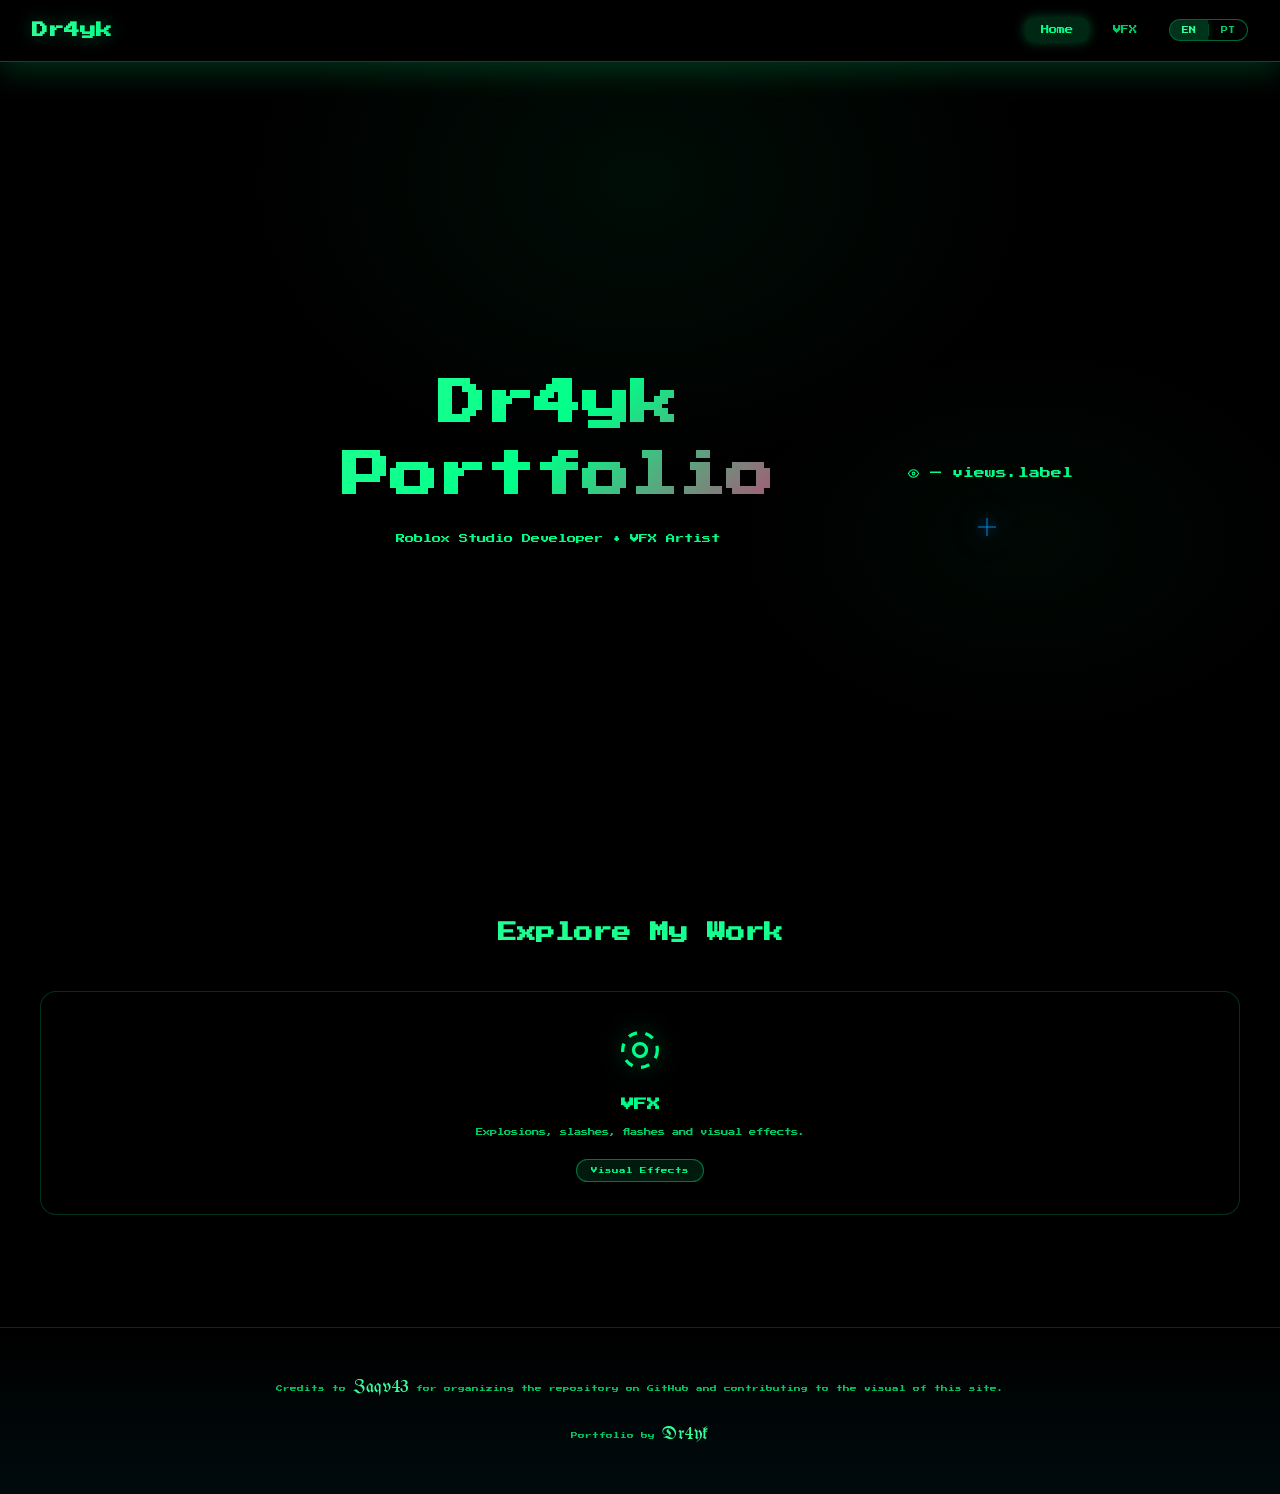
==== commit e2338cac: "Update index.html" ====
--- a/index.html
+++ b/index.html
@@ -49,6 +49,14 @@
             <h1 class="hero-title">Dr4yk Portfolio</h1>
             <p class="hero-subtitle" data-i18n="hero.subtitle">Roblox Studio Developer • VFX Artist</p>
         </div>
+        <div class="views-badge" id="viewsBadge">
+            <svg width="11" height="11" viewBox="0 0 24 24" fill="none" stroke="currentColor" stroke-width="2.2" stroke-linecap="round" stroke-linejoin="round">
+                <path d="M1 12s4-8 11-8 11 8 11 8-4 8-11 8-11-8-11-8z"/>
+                <circle cx="12" cy="12" r="3"/>
+            </svg>
+            <span id="viewsCounter">—</span>
+            <span data-i18n="views.label">views</span>
+        </div>
     </section>
     <section style="padding: 1rem 1.5rem 4rem;">
         <div style="max-width:1200px;margin:0 auto;">
@@ -84,13 +92,13 @@
             <span data-i18n="vfx.disclaimer">The videos below may take a moment to load — this is normal. Please be patient while they buffer. Thank you!</span>
         </div>
         <div class="projects-grid" id="vfxGrid">
-            <div class="project-card card-animated"><div class="video-container"><iframe src="https://www.youtube-nocookie.com/embed/qYroc-tyiYY?rel=0&modestbranding=1" allowfullscreen loading="lazy"></iframe></div><div class="project-info"><h3 data-i18n="proj1.title">Light Explosion</h3><p data-i18n="proj1.desc">Bright light explosion with radiant energy burst.</p><div class="project-tags"><span>Lua</span><span>Roblox Studio</span><span>VFX</span></div><button class="btn-view" onclick="navigateTo('proj1')" data-i18n="btn.view">View Project</button></div></div>
-            <div class="project-card card-animated"><div class="video-container"><iframe src="https://www.youtube-nocookie.com/embed/dAtfd93IjyQ?rel=0&modestbranding=1" allowfullscreen loading="lazy"></iframe></div><div class="project-info"><h3 data-i18n="proj2.title">Blue Explosion</h3><p data-i18n="proj2.desc">Intense blue energy explosion with shockwave rings.</p><div class="project-tags"><span>Lua</span><span>Roblox Studio</span><span>VFX</span></div><button class="btn-view" onclick="navigateTo('proj2')" data-i18n="btn.view">View Project</button></div></div>
-            <div class="project-card card-animated"><div class="video-container"><iframe src="https://www.youtube-nocookie.com/embed/w3HQ52XY2tQ?rel=0&modestbranding=1" allowfullscreen loading="lazy"></iframe></div><div class="project-info"><h3 data-i18n="proj3.title">Pixel Slash</h3><p data-i18n="proj3.desc">Blue slash with pixelated texture effect.</p><div class="project-tags"><span>Lua</span><span>Roblox Studio</span><span>VFX</span></div><button class="btn-view" onclick="navigateTo('proj3')" data-i18n="btn.view">View Project</button></div></div>
-            <div class="project-card card-animated"><div class="video-container"><iframe src="https://www.youtube-nocookie.com/embed/olfdtwetT9I?rel=0&modestbranding=1" allowfullscreen loading="lazy"></iframe></div><div class="project-info"><h3 data-i18n="proj4.title">Blue Slash</h3><p data-i18n="proj4.desc">Clean blue energy slash with trailing particles.</p><div class="project-tags"><span>Lua</span><span>Roblox Studio</span><span>VFX</span></div><button class="btn-view" onclick="navigateTo('proj4')" data-i18n="btn.view">View Project</button></div></div>
-            <div class="project-card card-animated"><div class="video-container"><iframe src="https://www.youtube-nocookie.com/embed/jAhoBx99FN0?rel=0&modestbranding=1" allowfullscreen loading="lazy"></iframe></div><div class="project-info"><h3 data-i18n="proj5.title">Big Explosion</h3><p data-i18n="proj5.desc">Massive explosion with screen shake and debris.</p><div class="project-tags"><span>Lua</span><span>Roblox Studio</span><span>VFX</span></div><button class="btn-view" onclick="navigateTo('proj5')" data-i18n="btn.view">View Project</button></div></div>
-            <div class="project-card card-animated"><div class="video-container"><iframe src="https://www.youtube-nocookie.com/embed/Q01qfoqsKlA?rel=0&modestbranding=1" allowfullscreen loading="lazy"></iframe></div><div class="project-info"><h3 data-i18n="proj6.title">Smooth Explosion</h3><p data-i18n="proj6.desc">Fluid explosion with smooth particle transitions.</p><div class="project-tags"><span>Lua</span><span>Roblox Studio</span><span>VFX</span></div><button class="btn-view" onclick="navigateTo('proj6')" data-i18n="btn.view">View Project</button></div></div>
-            <div class="project-card card-animated"><div class="video-container"><iframe src="https://www.youtube-nocookie.com/embed/sBBuv8_83yI?rel=0&modestbranding=1" allowfullscreen loading="lazy"></iframe></div><div class="project-info"><h3 data-i18n="proj7.title">Black Flash (Kokusen)</h3><p data-i18n="proj7.desc">JJK-style Black Flash with dark energy burst.</p><div class="project-tags"><span>Lua</span><span>Roblox Studio</span><span>VFX</span></div><button class="btn-view" onclick="navigateTo('proj7')" data-i18n="btn.view">View Project</button></div></div>
+            <div class="project-card card-animated"><div class="video-container"><iframe src="https://www.youtube-nocookie.com/embed/qYroc-tyiYY?rel=0&modestbranding=1" allowfullscreen loading="lazy"></iframe></div><div class="project-info"><h3 data-i18n="proj1.title">Light Explosion</h3><p data-i18n="proj1.desc">Bright light explosion with radiant energy burst.</p><div class="project-tags"><span>Lua</span><span>Roblox Studio</span><span>VFX</span></div><button class="btn-view" onclick="openProject('proj1')" data-i18n="btn.view">View Project</button></div></div>
+            <div class="project-card card-animated"><div class="video-container"><iframe src="https://www.youtube-nocookie.com/embed/dAtfd93IjyQ?rel=0&modestbranding=1" allowfullscreen loading="lazy"></iframe></div><div class="project-info"><h3 data-i18n="proj2.title">Blue Explosion</h3><p data-i18n="proj2.desc">Intense blue energy explosion with shockwave rings.</p><div class="project-tags"><span>Lua</span><span>Roblox Studio</span><span>VFX</span></div><button class="btn-view" onclick="openProject('proj2')" data-i18n="btn.view">View Project</button></div></div>
+            <div class="project-card card-animated"><div class="video-container"><iframe src="https://www.youtube-nocookie.com/embed/w3HQ52XY2tQ?rel=0&modestbranding=1" allowfullscreen loading="lazy"></iframe></div><div class="project-info"><h3 data-i18n="proj3.title">Pixel Slash</h3><p data-i18n="proj3.desc">Blue slash with pixelated texture effect.</p><div class="project-tags"><span>Lua</span><span>Roblox Studio</span><span>VFX</span></div><button class="btn-view" onclick="openProject('proj3')" data-i18n="btn.view">View Project</button></div></div>
+            <div class="project-card card-animated"><div class="video-container"><iframe src="https://www.youtube-nocookie.com/embed/olfdtwetT9I?rel=0&modestbranding=1" allowfullscreen loading="lazy"></iframe></div><div class="project-info"><h3 data-i18n="proj4.title">Blue Slash</h3><p data-i18n="proj4.desc">Clean blue energy slash with trailing particles.</p><div class="project-tags"><span>Lua</span><span>Roblox Studio</span><span>VFX</span></div><button class="btn-view" onclick="openProject('proj4')" data-i18n="btn.view">View Project</button></div></div>
+            <div class="project-card card-animated"><div class="video-container"><iframe src="https://www.youtube-nocookie.com/embed/jAhoBx99FN0?rel=0&modestbranding=1" allowfullscreen loading="lazy"></iframe></div><div class="project-info"><h3 data-i18n="proj5.title">Big Explosion</h3><p data-i18n="proj5.desc">Massive explosion with screen shake and debris.</p><div class="project-tags"><span>Lua</span><span>Roblox Studio</span><span>VFX</span></div><button class="btn-view" onclick="openProject('proj5')" data-i18n="btn.view">View Project</button></div></div>
+            <div class="project-card card-animated"><div class="video-container"><iframe src="https://www.youtube-nocookie.com/embed/Q01qfoqsKlA?rel=0&modestbranding=1" allowfullscreen loading="lazy"></iframe></div><div class="project-info"><h3 data-i18n="proj6.title">Smooth Explosion</h3><p data-i18n="proj6.desc">Fluid explosion with smooth particle transitions.</p><div class="project-tags"><span>Lua</span><span>Roblox Studio</span><span>VFX</span></div><button class="btn-view" onclick="openProject('proj6')" data-i18n="btn.view">View Project</button></div></div>
+            <div class="project-card card-animated"><div class="video-container"><iframe src="https://www.youtube-nocookie.com/embed/sBBuv8_83yI?rel=0&modestbranding=1" allowfullscreen loading="lazy"></iframe></div><div class="project-info"><h3 data-i18n="proj7.title">Black Flash (Kokusen)</h3><p data-i18n="proj7.desc">JJK-style Black Flash with dark energy burst.</p><div class="project-tags"><span>Lua</span><span>Roblox Studio</span><span>VFX</span></div><button class="btn-view" onclick="openProject('proj7')" data-i18n="btn.view">View Project</button></div></div>
         </div>
     </div>
 </div>
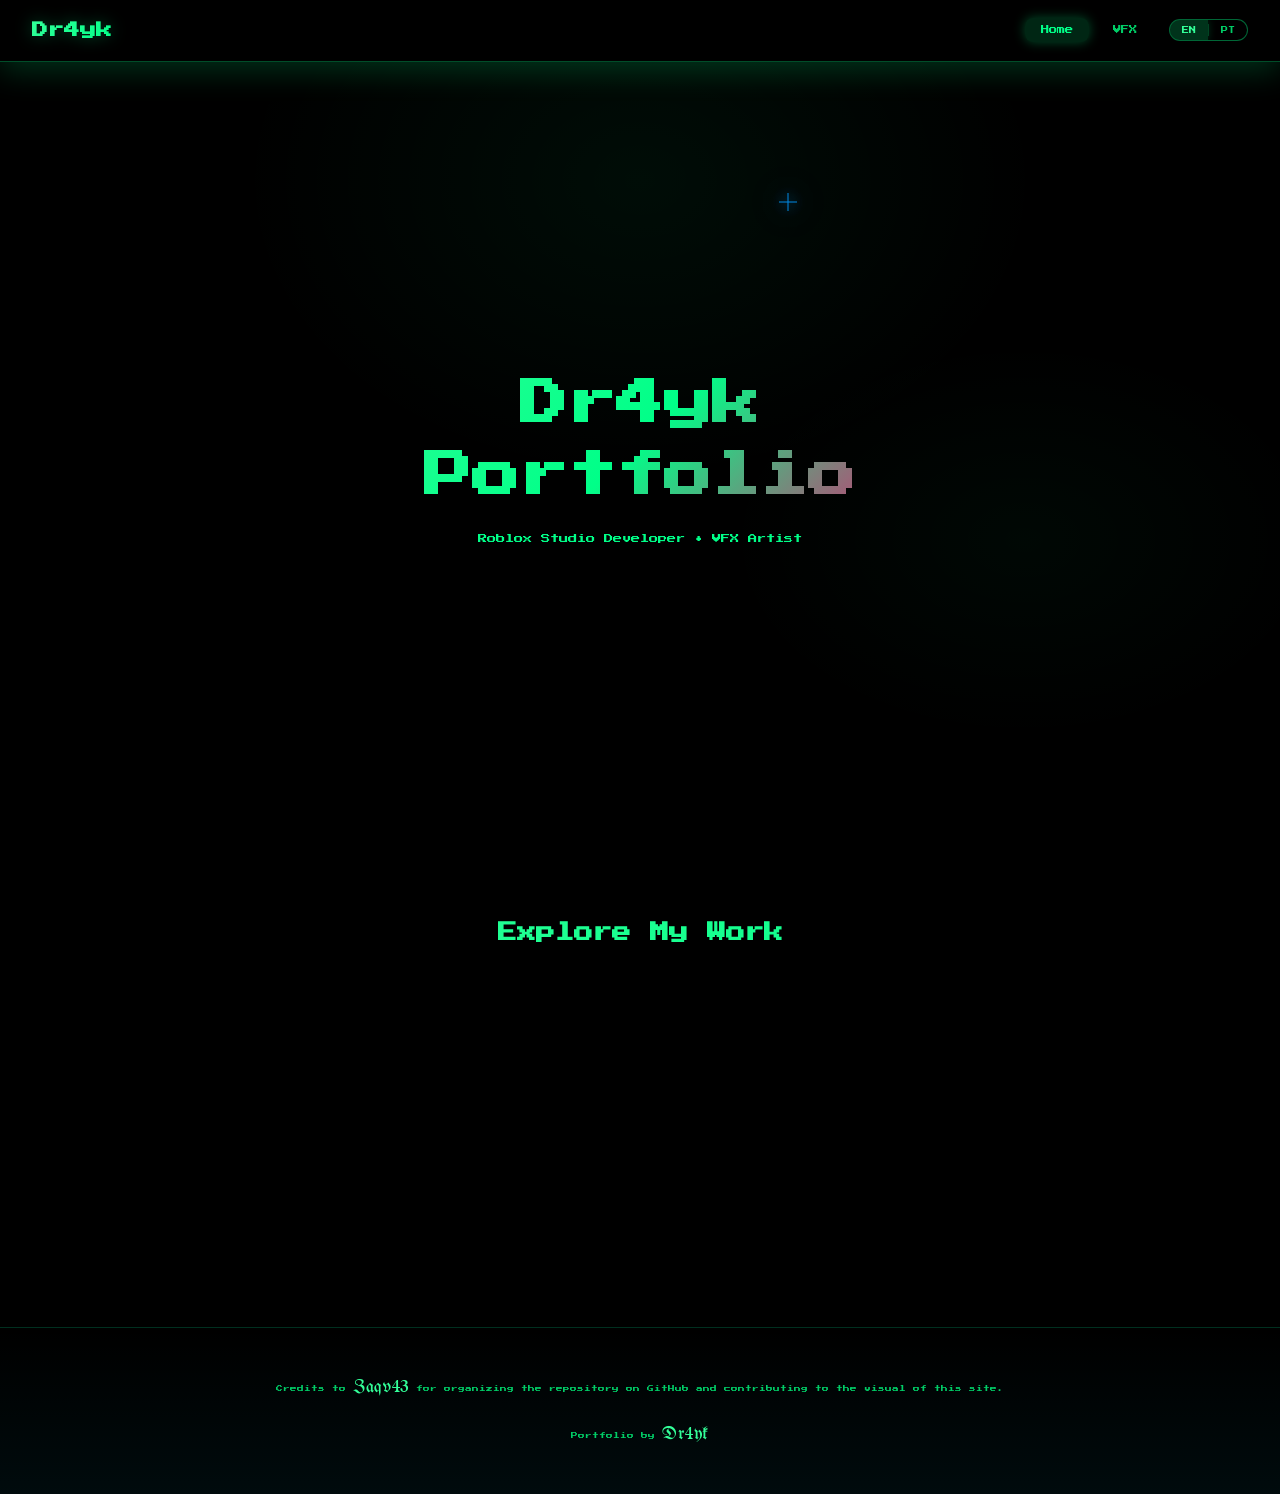
==== commit 0d1d5ee4: "Update index.html" ====
--- a/index.html
+++ b/index.html
@@ -4,6 +4,12 @@
     <meta charset="UTF-8">
     <meta name="viewport" content="width=device-width, initial-scale=1.0">
     <title>Dr4yk Portfolio | Roblox Studio Developer</title>
+    <script>
+        (function() {
+            var r = new URLSearchParams(window.location.search).get('r');
+            if (r) window.history.replaceState(null, null, r);
+        })();
+    </script>
     <link rel="icon" type="image/png" href="favicon.png">
     <link href="https://fonts.googleapis.com/css2?family=Press+Start+2P&family=UnifrakturMaguntia&display=swap" rel="stylesheet">
     <link rel="stylesheet" href="style.css">
@@ -49,14 +55,6 @@
             <h1 class="hero-title">Dr4yk Portfolio</h1>
             <p class="hero-subtitle" data-i18n="hero.subtitle">Roblox Studio Developer • VFX Artist</p>
         </div>
-        <div class="views-badge" id="viewsBadge">
-            <svg width="11" height="11" viewBox="0 0 24 24" fill="none" stroke="currentColor" stroke-width="2.2" stroke-linecap="round" stroke-linejoin="round">
-                <path d="M1 12s4-8 11-8 11 8 11 8-4 8-11 8-11-8-11-8z"/>
-                <circle cx="12" cy="12" r="3"/>
-            </svg>
-            <span id="viewsCounter">—</span>
-            <span data-i18n="views.label">views</span>
-        </div>
     </section>
     <section style="padding: 1rem 1.5rem 4rem;">
         <div style="max-width:1200px;margin:0 auto;">
@@ -92,13 +90,13 @@
             <span data-i18n="vfx.disclaimer">The videos below may take a moment to load — this is normal. Please be patient while they buffer. Thank you!</span>
         </div>
         <div class="projects-grid" id="vfxGrid">
-            <div class="project-card card-animated"><div class="video-container"><iframe src="https://www.youtube-nocookie.com/embed/qYroc-tyiYY?rel=0&modestbranding=1" allowfullscreen loading="lazy"></iframe></div><div class="project-info"><h3 data-i18n="proj1.title">Light Explosion</h3><p data-i18n="proj1.desc">Bright light explosion with radiant energy burst.</p><div class="project-tags"><span>Lua</span><span>Roblox Studio</span><span>VFX</span></div><button class="btn-view" onclick="openProject('proj1')" data-i18n="btn.view">View Project</button></div></div>
-            <div class="project-card card-animated"><div class="video-container"><iframe src="https://www.youtube-nocookie.com/embed/dAtfd93IjyQ?rel=0&modestbranding=1" allowfullscreen loading="lazy"></iframe></div><div class="project-info"><h3 data-i18n="proj2.title">Blue Explosion</h3><p data-i18n="proj2.desc">Intense blue energy explosion with shockwave rings.</p><div class="project-tags"><span>Lua</span><span>Roblox Studio</span><span>VFX</span></div><button class="btn-view" onclick="openProject('proj2')" data-i18n="btn.view">View Project</button></div></div>
-            <div class="project-card card-animated"><div class="video-container"><iframe src="https://www.youtube-nocookie.com/embed/w3HQ52XY2tQ?rel=0&modestbranding=1" allowfullscreen loading="lazy"></iframe></div><div class="project-info"><h3 data-i18n="proj3.title">Pixel Slash</h3><p data-i18n="proj3.desc">Blue slash with pixelated texture effect.</p><div class="project-tags"><span>Lua</span><span>Roblox Studio</span><span>VFX</span></div><button class="btn-view" onclick="openProject('proj3')" data-i18n="btn.view">View Project</button></div></div>
-            <div class="project-card card-animated"><div class="video-container"><iframe src="https://www.youtube-nocookie.com/embed/olfdtwetT9I?rel=0&modestbranding=1" allowfullscreen loading="lazy"></iframe></div><div class="project-info"><h3 data-i18n="proj4.title">Blue Slash</h3><p data-i18n="proj4.desc">Clean blue energy slash with trailing particles.</p><div class="project-tags"><span>Lua</span><span>Roblox Studio</span><span>VFX</span></div><button class="btn-view" onclick="openProject('proj4')" data-i18n="btn.view">View Project</button></div></div>
-            <div class="project-card card-animated"><div class="video-container"><iframe src="https://www.youtube-nocookie.com/embed/jAhoBx99FN0?rel=0&modestbranding=1" allowfullscreen loading="lazy"></iframe></div><div class="project-info"><h3 data-i18n="proj5.title">Big Explosion</h3><p data-i18n="proj5.desc">Massive explosion with screen shake and debris.</p><div class="project-tags"><span>Lua</span><span>Roblox Studio</span><span>VFX</span></div><button class="btn-view" onclick="openProject('proj5')" data-i18n="btn.view">View Project</button></div></div>
-            <div class="project-card card-animated"><div class="video-container"><iframe src="https://www.youtube-nocookie.com/embed/Q01qfoqsKlA?rel=0&modestbranding=1" allowfullscreen loading="lazy"></iframe></div><div class="project-info"><h3 data-i18n="proj6.title">Smooth Explosion</h3><p data-i18n="proj6.desc">Fluid explosion with smooth particle transitions.</p><div class="project-tags"><span>Lua</span><span>Roblox Studio</span><span>VFX</span></div><button class="btn-view" onclick="openProject('proj6')" data-i18n="btn.view">View Project</button></div></div>
-            <div class="project-card card-animated"><div class="video-container"><iframe src="https://www.youtube-nocookie.com/embed/sBBuv8_83yI?rel=0&modestbranding=1" allowfullscreen loading="lazy"></iframe></div><div class="project-info"><h3 data-i18n="proj7.title">Black Flash (Kokusen)</h3><p data-i18n="proj7.desc">JJK-style Black Flash with dark energy burst.</p><div class="project-tags"><span>Lua</span><span>Roblox Studio</span><span>VFX</span></div><button class="btn-view" onclick="openProject('proj7')" data-i18n="btn.view">View Project</button></div></div>
+            <div class="project-card card-animated"><div class="video-container"><iframe src="https://www.youtube-nocookie.com/embed/qYroc-tyiYY?rel=0&modestbranding=1" allowfullscreen loading="lazy"></iframe></div><div class="project-info"><h3 data-i18n="proj1.title">Light Explosion</h3><p data-i18n="proj1.desc">Bright light explosion with radiant energy burst.</p><div class="project-tags"><span>Lua</span><span>Roblox Studio</span><span>VFX</span></div><button class="btn-view" onclick="navigateTo('proj1')" data-i18n="btn.view">View Project</button></div></div>
+            <div class="project-card card-animated"><div class="video-container"><iframe src="https://www.youtube-nocookie.com/embed/dAtfd93IjyQ?rel=0&modestbranding=1" allowfullscreen loading="lazy"></iframe></div><div class="project-info"><h3 data-i18n="proj2.title">Blue Explosion</h3><p data-i18n="proj2.desc">Intense blue energy explosion with shockwave rings.</p><div class="project-tags"><span>Lua</span><span>Roblox Studio</span><span>VFX</span></div><button class="btn-view" onclick="navigateTo('proj2')" data-i18n="btn.view">View Project</button></div></div>
+            <div class="project-card card-animated"><div class="video-container"><iframe src="https://www.youtube-nocookie.com/embed/w3HQ52XY2tQ?rel=0&modestbranding=1" allowfullscreen loading="lazy"></iframe></div><div class="project-info"><h3 data-i18n="proj3.title">Pixel Slash</h3><p data-i18n="proj3.desc">Blue slash with pixelated texture effect.</p><div class="project-tags"><span>Lua</span><span>Roblox Studio</span><span>VFX</span></div><button class="btn-view" onclick="navigateTo('proj3')" data-i18n="btn.view">View Project</button></div></div>
+            <div class="project-card card-animated"><div class="video-container"><iframe src="https://www.youtube-nocookie.com/embed/olfdtwetT9I?rel=0&modestbranding=1" allowfullscreen loading="lazy"></iframe></div><div class="project-info"><h3 data-i18n="proj4.title">Blue Slash</h3><p data-i18n="proj4.desc">Clean blue energy slash with trailing particles.</p><div class="project-tags"><span>Lua</span><span>Roblox Studio</span><span>VFX</span></div><button class="btn-view" onclick="navigateTo('proj4')" data-i18n="btn.view">View Project</button></div></div>
+            <div class="project-card card-animated"><div class="video-container"><iframe src="https://www.youtube-nocookie.com/embed/jAhoBx99FN0?rel=0&modestbranding=1" allowfullscreen loading="lazy"></iframe></div><div class="project-info"><h3 data-i18n="proj5.title">Big Explosion</h3><p data-i18n="proj5.desc">Massive explosion with screen shake and debris.</p><div class="project-tags"><span>Lua</span><span>Roblox Studio</span><span>VFX</span></div><button class="btn-view" onclick="navigateTo('proj5')" data-i18n="btn.view">View Project</button></div></div>
+            <div class="project-card card-animated"><div class="video-container"><iframe src="https://www.youtube-nocookie.com/embed/Q01qfoqsKlA?rel=0&modestbranding=1" allowfullscreen loading="lazy"></iframe></div><div class="project-info"><h3 data-i18n="proj6.title">Smooth Explosion</h3><p data-i18n="proj6.desc">Fluid explosion with smooth particle transitions.</p><div class="project-tags"><span>Lua</span><span>Roblox Studio</span><span>VFX</span></div><button class="btn-view" onclick="navigateTo('proj6')" data-i18n="btn.view">View Project</button></div></div>
+            <div class="project-card card-animated"><div class="video-container"><iframe src="https://www.youtube-nocookie.com/embed/sBBuv8_83yI?rel=0&modestbranding=1" allowfullscreen loading="lazy"></iframe></div><div class="project-info"><h3 data-i18n="proj7.title">Black Flash (Kokusen)</h3><p data-i18n="proj7.desc">JJK-style Black Flash with dark energy burst.</p><div class="project-tags"><span>Lua</span><span>Roblox Studio</span><span>VFX</span></div><button class="btn-view" onclick="navigateTo('proj7')" data-i18n="btn.view">View Project</button></div></div>
         </div>
     </div>
 </div>
--- a/style.css
+++ b/style.css
@@ -161,6 +161,7 @@
 .hero {
     min-height: 100vh; display: flex; align-items: center;
     justify-content: center; text-align: center; padding: 6rem 1.5rem 3rem;
+    position: relative;
 }
 .hero-inner { max-width: 700px; }
 .hero-title {
@@ -623,6 +624,53 @@
     animation: slideInUp 0.5s ease-out;
 }
 
+.views-badge {
+    position: absolute;
+    bottom: 2rem;
+    right: 2rem;
+    display: flex;
+    align-items: center;
+    gap: 0.45rem;
+    background: rgba(0, 0, 0, 0.75);
+    border: 1px solid rgba(0, 255, 136, 0.3);
+    border-radius: 20px;
+    padding: 0.38rem 0.85rem;
+    font-family: var(--pixel-font);
+    font-size: 0.4rem;
+    color: var(--text-secondary);
+    backdrop-filter: blur(10px);
+    box-shadow: 0 0 14px rgba(0, 255, 136, 0.08);
+    transition: all 0.3s ease;
+    user-select: none;
+    line-height: 1;
+}
+.views-badge svg {
+    flex-shrink: 0;
+    color: var(--primary);
+    opacity: 0.8;
+}
+.views-badge:hover {
+    border-color: rgba(0, 255, 136, 0.55);
+    box-shadow: 0 0 22px rgba(0, 255, 136, 0.18);
+    color: var(--primary);
+}
+#viewsCounter {
+    color: var(--primary);
+    font-size: 0.44rem;
+    min-width: 1.5ch;
+    text-align: center;
+}
+@media (max-width: 480px) {
+    .views-badge {
+        bottom: 1.2rem;
+        right: 1rem;
+        font-size: 0.36rem;
+        padding: 0.3rem 0.7rem;
+        gap: 0.35rem;
+    }
+    #viewsCounter { font-size: 0.38rem; }
+}
+
 .footer { 
     padding: 2.5rem 1.5rem; 
     border-top: 1px solid rgba(0,255,136,0.15); 
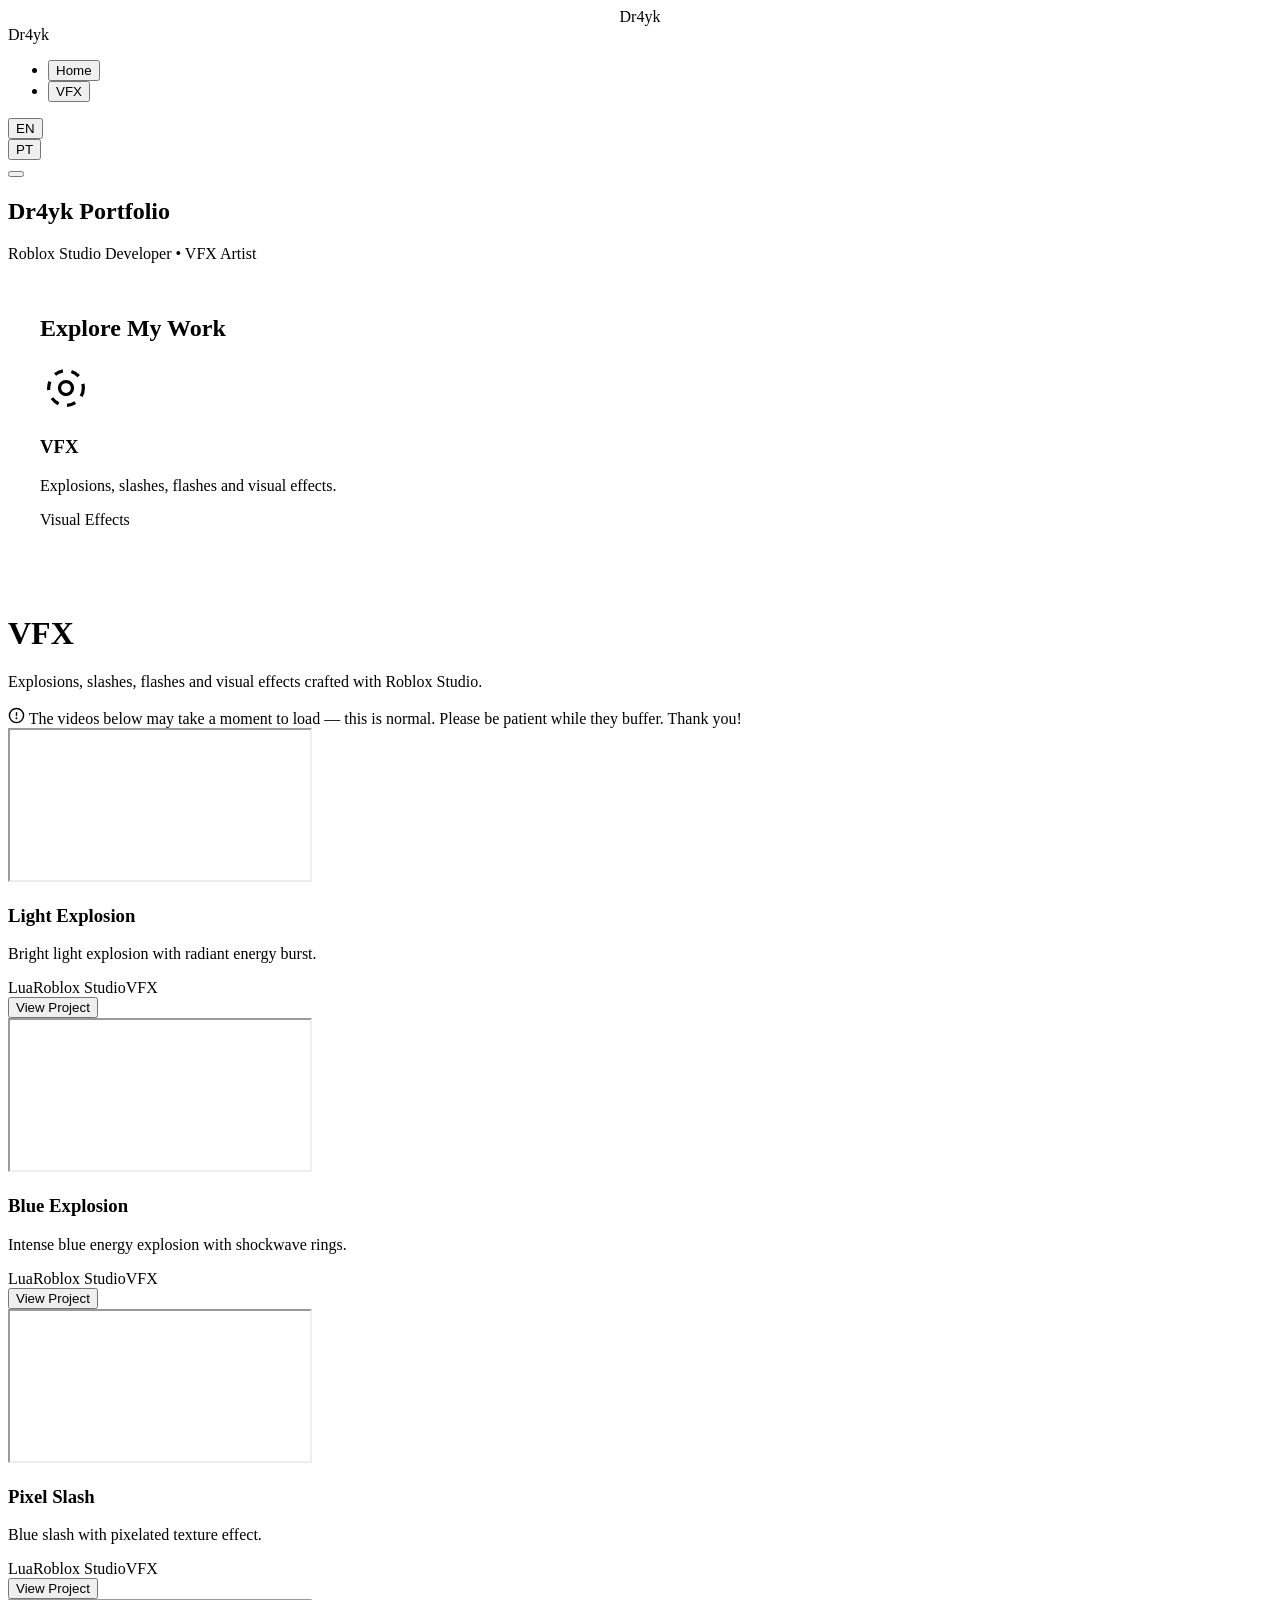
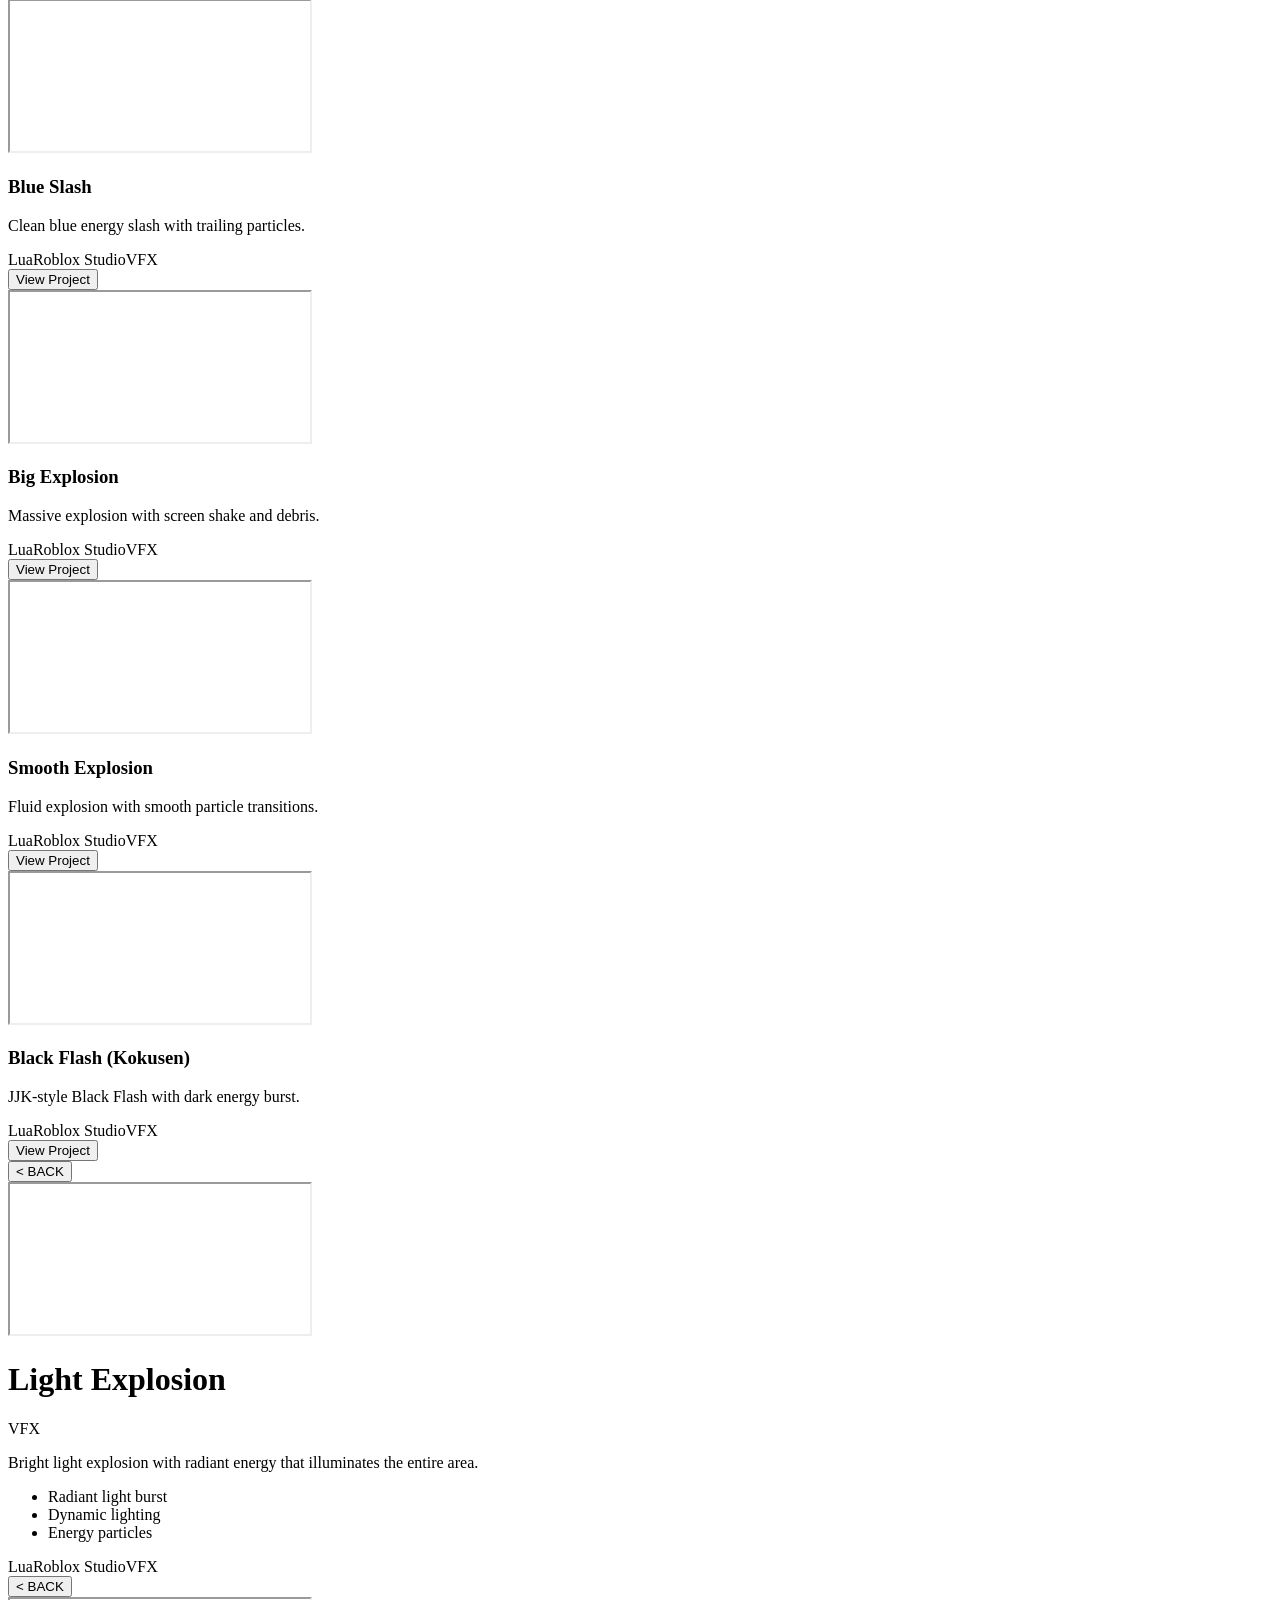
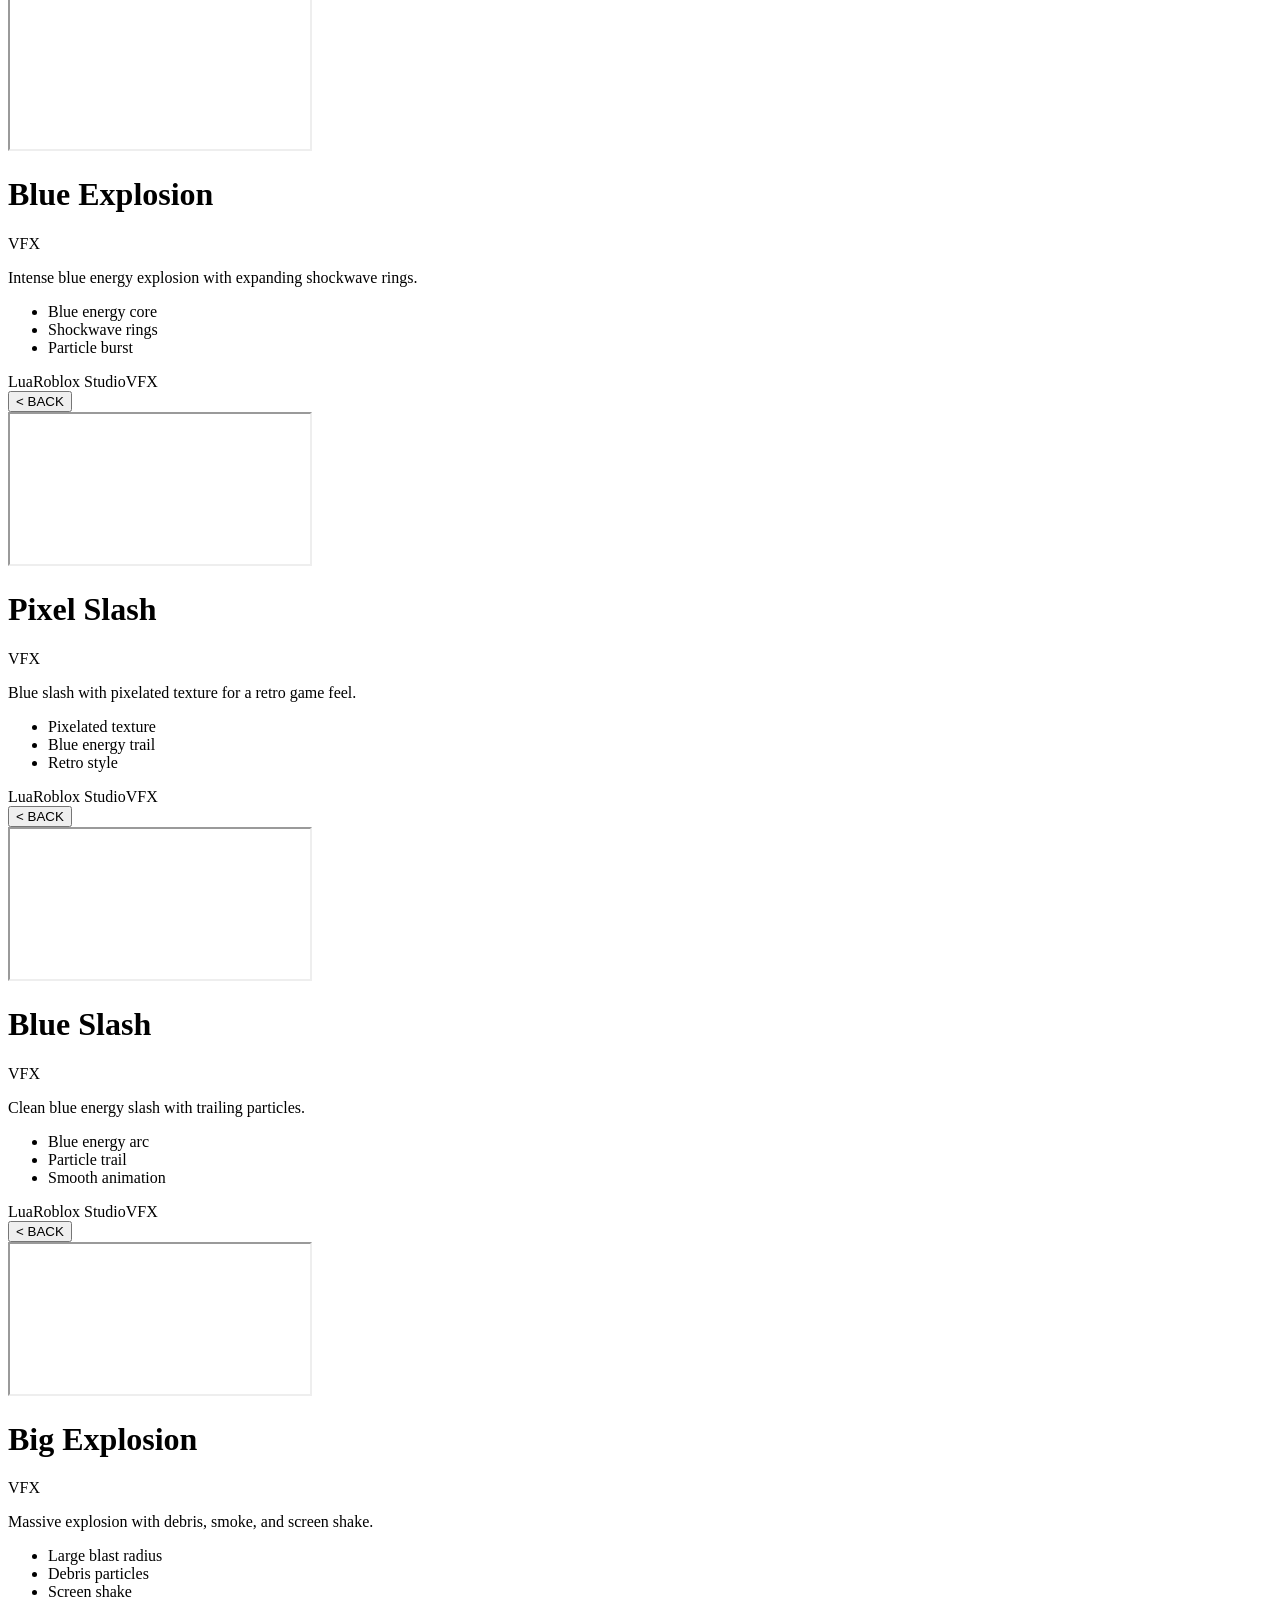
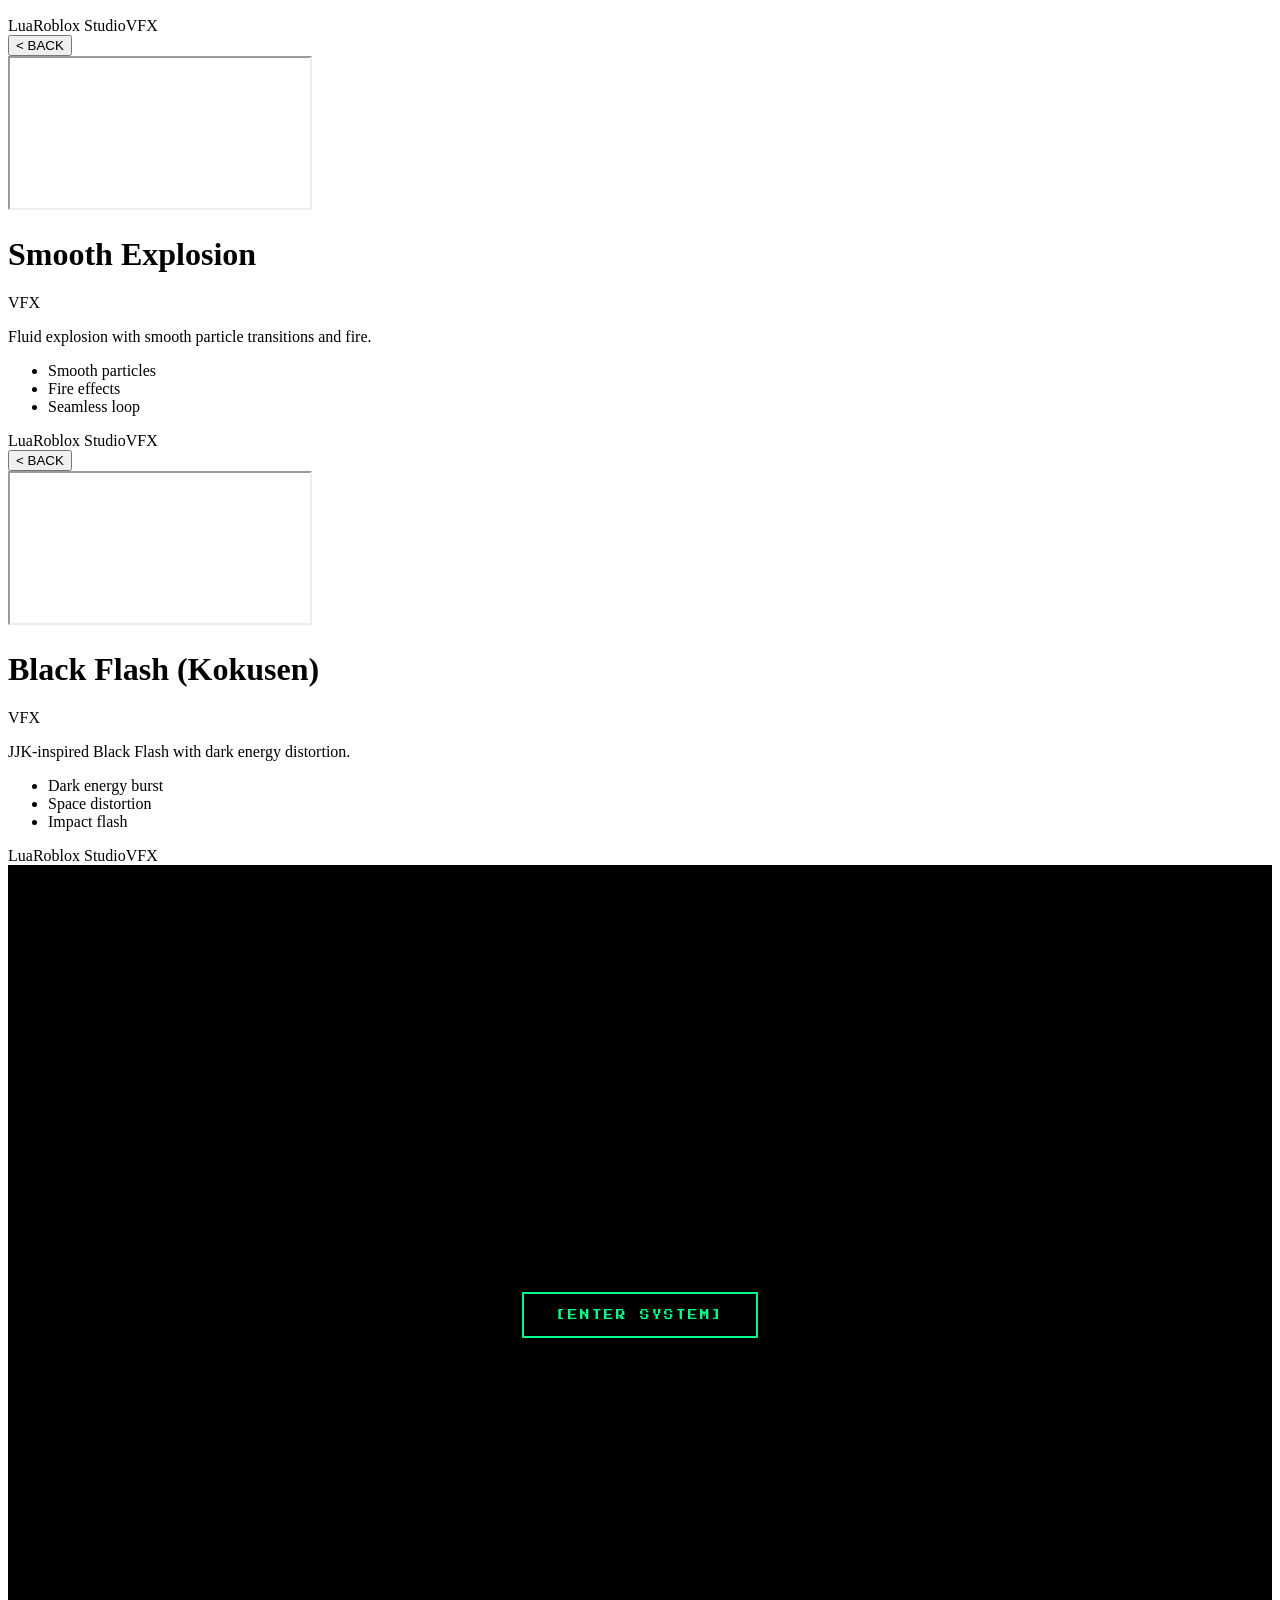
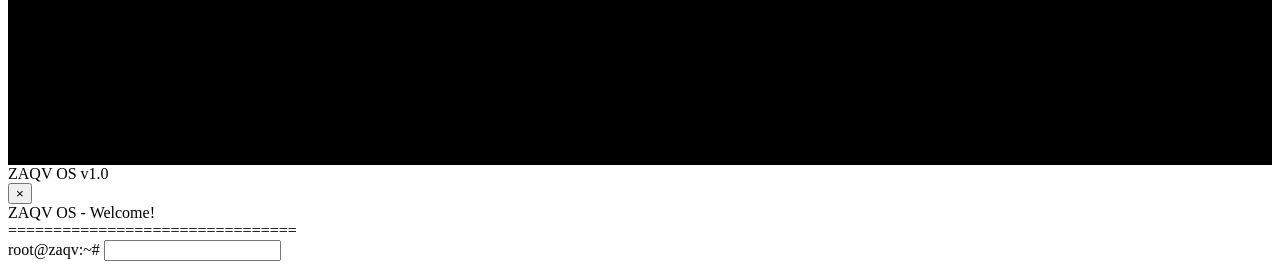
==== commit 17d02985: "Update index.html" ====
--- a/index.html
+++ b/index.html
@@ -6,8 +6,18 @@
     <title>Dr4yk Portfolio | Roblox Studio Developer</title>
     <script>
         (function() {
-            var r = new URLSearchParams(window.location.search).get('r');
-            if (r) window.history.replaceState(null, null, r);
+            var known = ['home','vfx','proj1','proj2','proj3','proj4','proj5','proj6','proj7','secret','terminal'];
+            var segs = location.pathname.split('/').filter(Boolean);
+            var baseParts = [];
+            for (var i = 0; i < segs.length; i++) {
+                if (known.includes(segs[i])) break;
+                baseParts.push(segs[i]);
+            }
+            var base = document.createElement('base');
+            base.href = location.origin + (baseParts.length ? '/' + baseParts.join('/') : '') + '/';
+            document.head.insertBefore(base, document.head.firstChild);
+            var r = new URLSearchParams(location.search).get('r');
+            if (r) history.replaceState(null, null, r);
         })();
     </script>
     <link rel="icon" type="image/png" href="favicon.png">
